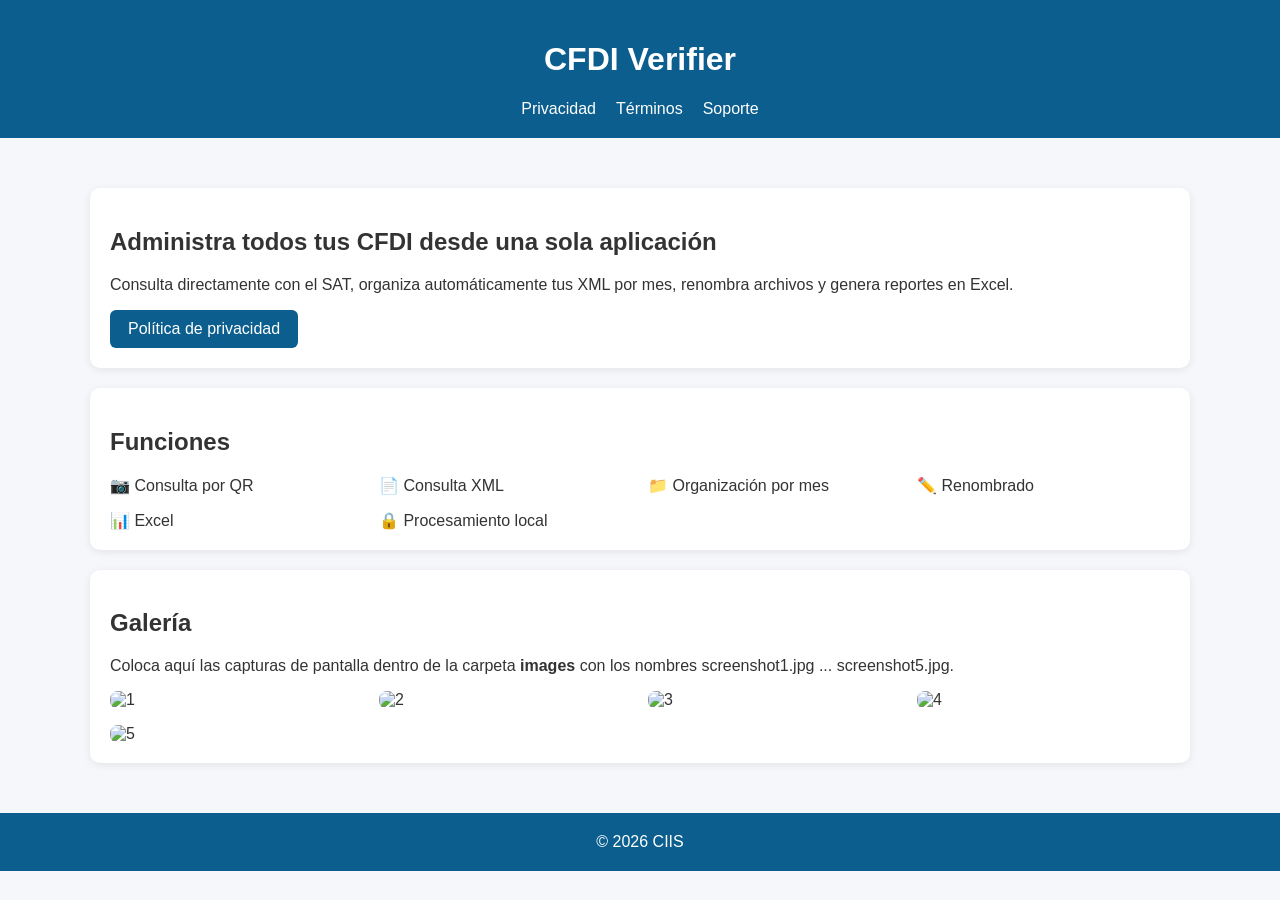
==== index.html @ d96066f7 "Add files via upload" ====
<!DOCTYPE html><html lang='es'><head><meta charset='utf-8'><meta name='viewport' content='width=device-width,initial-scale=1'><title>CFDI Verifier</title><link rel='stylesheet' href='css/styles.css'></head><body>
<header><h1>CFDI Verifier</h1><nav><a href='privacy.html'>Privacidad</a><a href='terms.html'>Términos</a><a href='support.html'>Soporte</a></nav></header>
<div class='container'>
<div class='card'><h2>Administra todos tus CFDI desde una sola aplicación</h2><p>Consulta directamente con el SAT, organiza automáticamente tus XML por mes, renombra archivos y genera reportes en Excel.</p><a class='btn' href='privacy.html'>Política de privacidad</a></div>
<div class='card'><h2>Funciones</h2><div class='grid'><div>📷 Consulta por QR</div><div>📄 Consulta XML</div><div>📁 Organización por mes</div><div>✏️ Renombrado</div><div>📊 Excel</div><div>🔒 Procesamiento local</div></div></div>
<div class='card'><h2>Galería</h2><p>Coloca aquí las capturas de pantalla dentro de la carpeta <strong>images</strong> con los nombres screenshot1.jpg ... screenshot5.jpg.</p><div class='grid'>
<img src='images/screenshot1.jpg' alt='1'><img src='images/screenshot2.jpg' alt='2'><img src='images/screenshot3.jpg' alt='3'><img src='images/screenshot4.jpg' alt='4'><img src='images/screenshot5.jpg' alt='5'>
</div></div>
</div><footer>© 2026 CIIS</footer><script src='js/main.js'></script></body></html>
---- css/styles.css ----
body{font-family:Arial,sans-serif;margin:0;background:#f5f7fa;color:#333}
header,footer{background:#0B5E8E;color:#fff;padding:20px;text-align:center}
.container{max-width:1100px;margin:auto;padding:30px}
.card{background:#fff;padding:20px;border-radius:10px;box-shadow:0 2px 8px rgba(0,0,0,.08);margin:20px 0}
.grid{display:grid;grid-template-columns:repeat(auto-fit,minmax(220px,1fr));gap:16px}
img{max-width:100%;border-radius:8px}
nav a,footer a{color:#fff;margin:0 10px;text-decoration:none}
.btn{background:#0B5E8E;color:#fff;padding:10px 18px;border-radius:6px;text-decoration:none;display:inline-block}
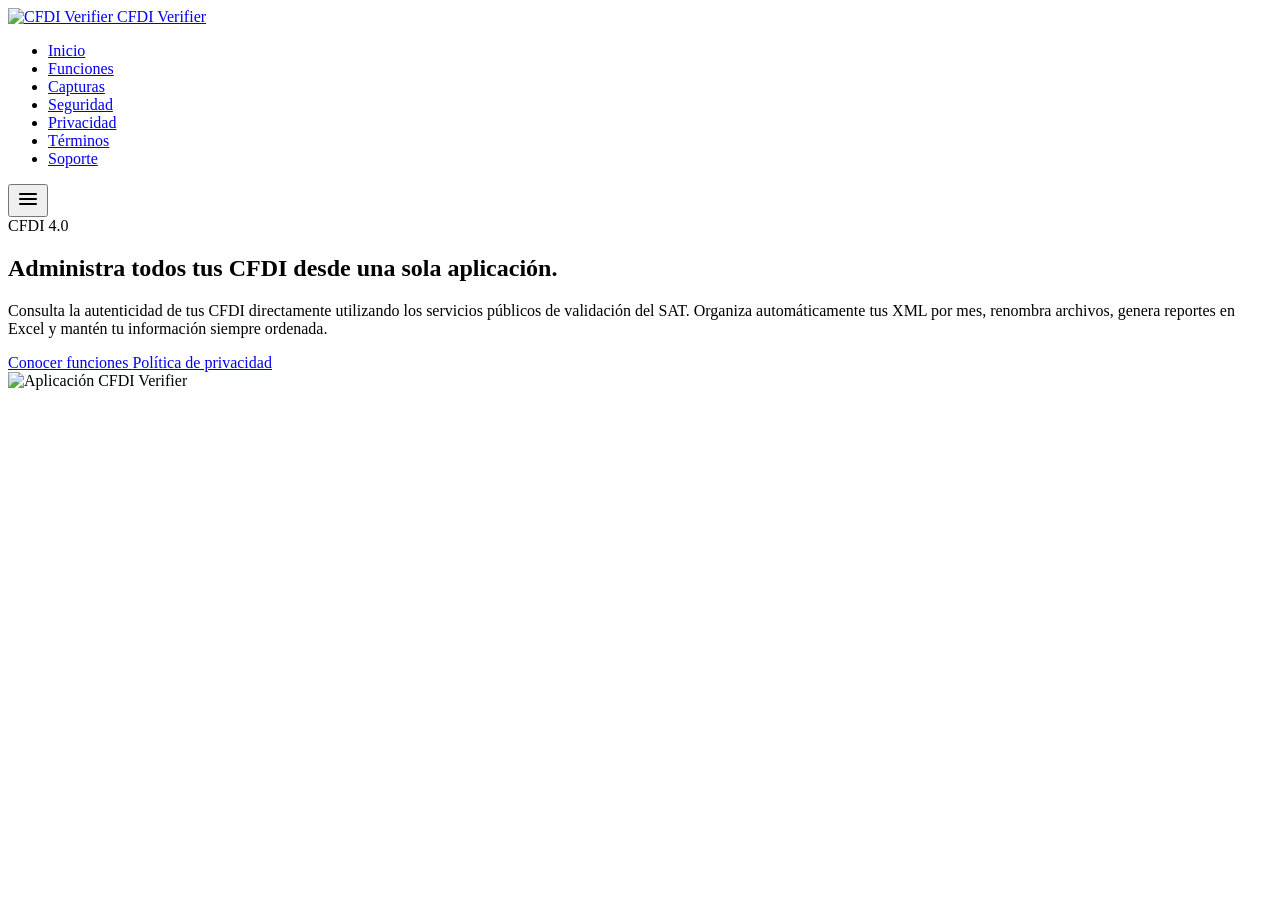
==== commit 7eaaf0ae: "Update index.html" ====
--- a/index.html
+++ b/index.html
@@ -1,9 +1,263 @@
-<!DOCTYPE html><html lang='es'><head><meta charset='utf-8'><meta name='viewport' content='width=device-width,initial-scale=1'><title>CFDI Verifier</title><link rel='stylesheet' href='css/styles.css'></head><body>
-<header><h1>CFDI Verifier</h1><nav><a href='privacy.html'>Privacidad</a><a href='terms.html'>Términos</a><a href='support.html'>Soporte</a></nav></header>
-<div class='container'>
-<div class='card'><h2>Administra todos tus CFDI desde una sola aplicación</h2><p>Consulta directamente con el SAT, organiza automáticamente tus XML por mes, renombra archivos y genera reportes en Excel.</p><a class='btn' href='privacy.html'>Política de privacidad</a></div>
-<div class='card'><h2>Funciones</h2><div class='grid'><div>📷 Consulta por QR</div><div>📄 Consulta XML</div><div>📁 Organización por mes</div><div>✏️ Renombrado</div><div>📊 Excel</div><div>🔒 Procesamiento local</div></div></div>
-<div class='card'><h2>Galería</h2><p>Coloca aquí las capturas de pantalla dentro de la carpeta <strong>images</strong> con los nombres screenshot1.jpg ... screenshot5.jpg.</p><div class='grid'>
-<img src='images/screenshot1.jpg' alt='1'><img src='images/screenshot2.jpg' alt='2'><img src='images/screenshot3.jpg' alt='3'><img src='images/screenshot4.jpg' alt='4'><img src='images/screenshot5.jpg' alt='5'>
-</div></div>
-</div><footer>© 2026 CIIS</footer><script src='js/main.js'></script></body></html>+<!DOCTYPE html>
+<html lang="es">
+<head>
+
+    <!-- ==========================================================
+         CFDI Verifier
+         CIIS
+         index.html
+         ========================================================== -->
+
+    <meta charset="UTF-8">
+    <meta http-equiv="X-UA-Compatible" content="IE=edge">
+
+    <meta
+        name="viewport"
+        content="width=device-width, initial-scale=1.0">
+
+    <title>CFDI Verifier | Consulta, Organiza y Administra tus CFDI</title>
+
+    <meta
+        name="description"
+        content="Consulta CFDI directamente con el SAT, organiza automáticamente tus XML, genera reportes en Excel y administra toda tu información desde una sola aplicación.">
+
+    <meta
+        name="keywords"
+        content="CFDI, XML, SAT, Facturas, QR, Excel, Organizador XML">
+
+    <meta
+        name="author"
+        content="CIIS">
+
+    <meta
+        name="theme-color"
+        content="#1565C0">
+
+    <meta
+        property="og:type"
+        content="website">
+
+    <meta
+        property="og:title"
+        content="CFDI Verifier">
+
+    <meta
+        property="og:description"
+        content="Consulta, organiza y administra tus CFDI desde una sola aplicación.">
+
+    <meta
+        property="og:image"
+        content="assets/images/hero.png">
+
+    <meta
+        property="og:url"
+        content="https://ciis.github.io/cfdiverifier">
+
+    <link
+        rel="icon"
+        href="favicon.ico">
+
+    <link
+        rel="manifest"
+        href="manifest.webmanifest">
+
+    <!-- Google Fonts -->
+
+    <link
+        rel="preconnect"
+        href="https://fonts.googleapis.com">
+
+    <link
+        rel="preconnect"
+        href="https://fonts.gstatic.com"
+        crossorigin>
+
+    <link
+        href="https://fonts.googleapis.com/css2?family=Roboto:wght@300;400;500;700&display=swap"
+        rel="stylesheet">
+
+    <!-- Material Symbols -->
+
+    <link
+        rel="stylesheet"
+        href="https://fonts.googleapis.com/css2?family=Material+Symbols+Rounded:opsz,wght,FILL,GRAD@48,400,0,0"/>
+
+    <!-- CSS -->
+
+    <link
+        rel="stylesheet"
+        href="assets/css/styles.css">
+
+    <link
+        rel="stylesheet"
+        href="assets/css/responsive.css">
+
+</head>
+
+<body>
+
+<!-- ==========================================================
+HEADER
+========================================================== -->
+
+<header class="topbar">
+
+    <div class="container">
+
+        <a
+            href="#"
+            class="logo">
+
+            <img
+                src="assets/images/logo.png"
+                alt="CFDI Verifier">
+
+            <span>
+
+                CFDI Verifier
+
+            </span>
+
+        </a>
+
+        <nav>
+
+            <ul>
+
+                <li>
+                    <a href="#inicio">
+                        Inicio
+                    </a>
+                </li>
+
+                <li>
+                    <a href="#funciones">
+                        Funciones
+                    </a>
+                </li>
+
+                <li>
+                    <a href="#capturas">
+                        Capturas
+                    </a>
+                </li>
+
+                <li>
+                    <a href="#seguridad">
+                        Seguridad
+                    </a>
+                </li>
+
+                <li>
+                    <a href="privacy.html">
+                        Privacidad
+                    </a>
+                </li>
+
+                <li>
+                    <a href="terms.html">
+                        Términos
+                    </a>
+                </li>
+
+                <li>
+                    <a href="support.html">
+                        Soporte
+                    </a>
+                </li>
+
+            </ul>
+
+        </nav>
+
+        <button
+            id="menuButton"
+            class="menuButton">
+
+            <span class="material-symbols-rounded">
+
+                menu
+
+            </span>
+
+        </button>
+
+    </div>
+
+</header>
+
+<!-- ==========================================================
+HERO
+========================================================== -->
+
+<section
+    id="inicio"
+    class="hero">
+
+    <div class="container heroGrid">
+
+        <div class="heroContent">
+
+            <span class="tag">
+
+                CFDI 4.0
+
+            </span>
+
+            <h1>
+
+                Administra todos tus CFDI
+                desde una sola aplicación.
+
+            </h1>
+
+            <p>
+
+                Consulta la autenticidad de tus CFDI
+                directamente utilizando los servicios públicos
+                de validación del SAT.
+
+                Organiza automáticamente tus XML por mes,
+                renombra archivos,
+                genera reportes en Excel
+                y mantén tu información siempre ordenada.
+
+            </p>
+
+            <div class="heroButtons">
+
+                <a
+                    href="#funciones"
+                    class="primaryButton">
+
+                    Conocer funciones
+
+                </a>
+
+                <a
+                    href="privacy.html"
+                    class="secondaryButton">
+
+                    Política de privacidad
+
+                </a>
+
+            </div>
+
+        </div>
+
+        <div class="heroImage">
+
+            <img
+                src="assets/images/hero.png"
+                alt="Aplicación CFDI Verifier">
+
+        </div>
+
+    </div>
+
+</section>
+
+<!-- ==========================================================
+FIN DE LA PARTE 1.1
+========================================================== -->
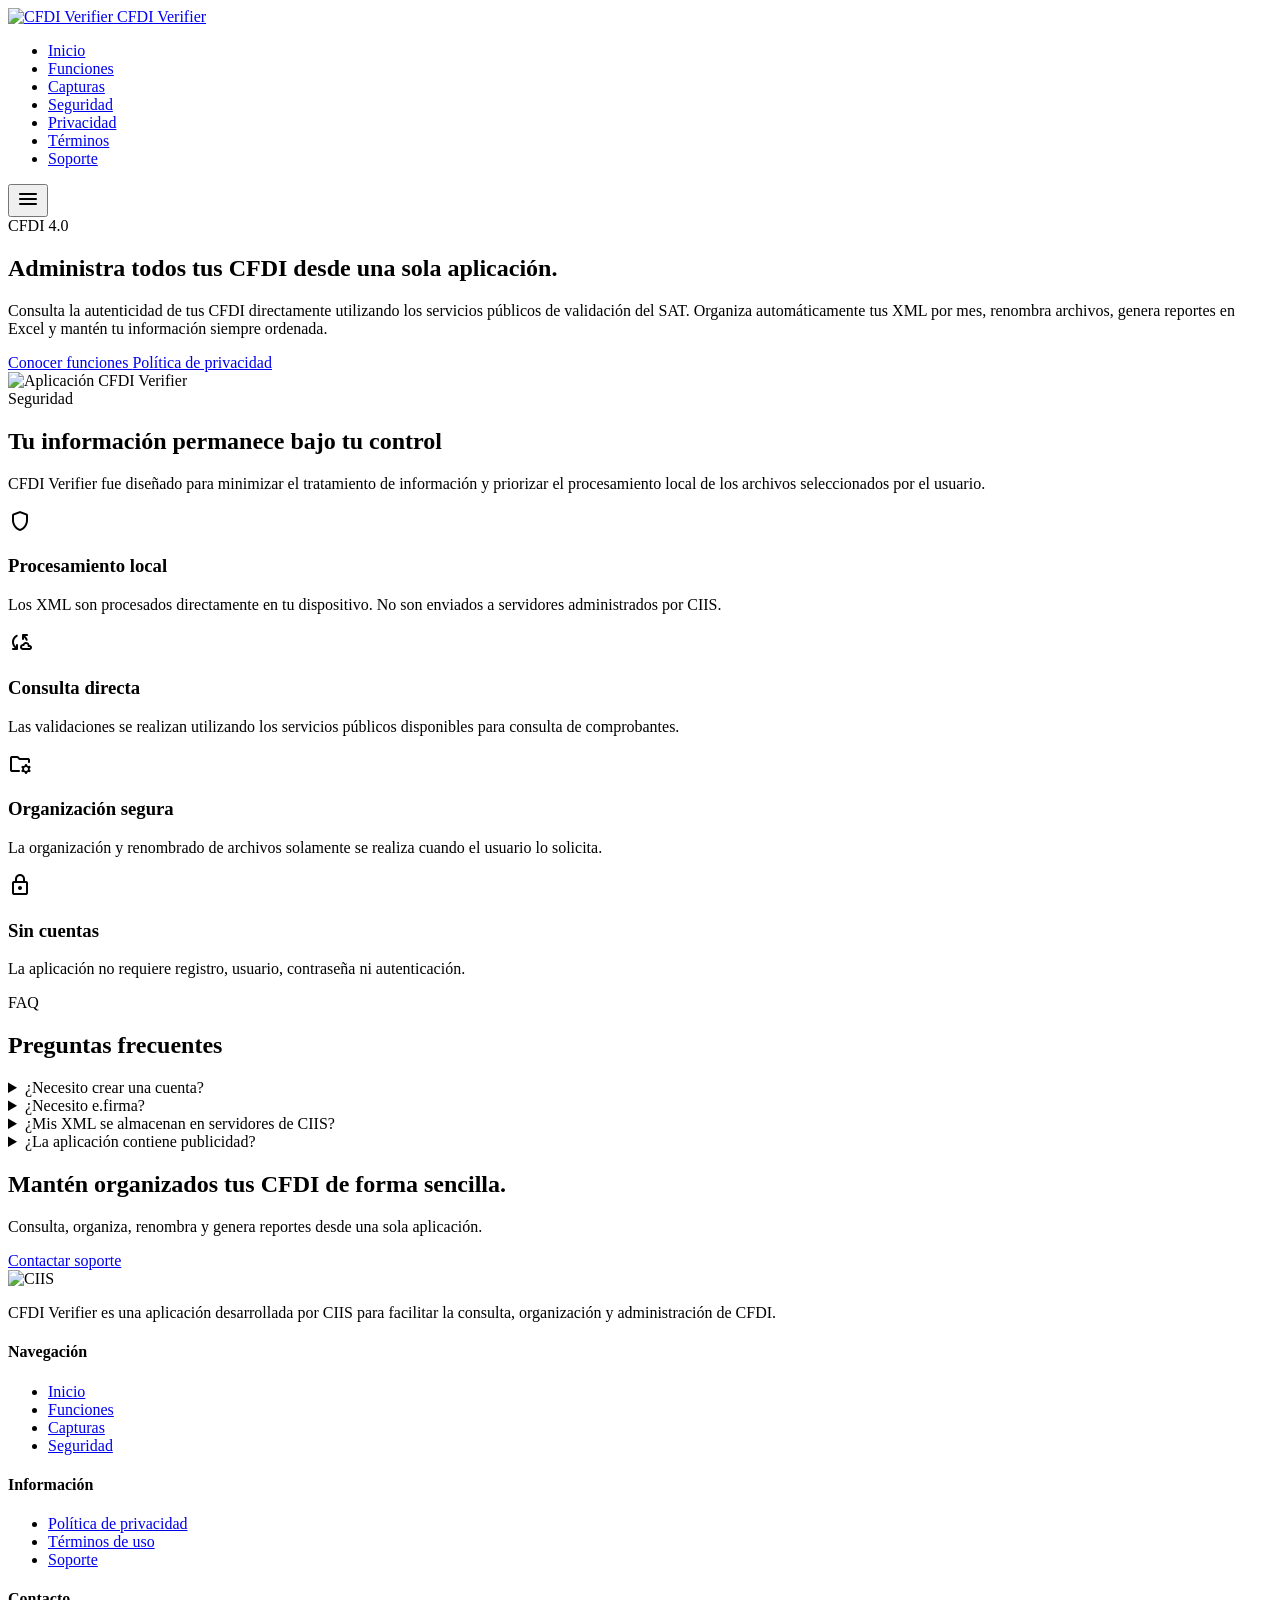
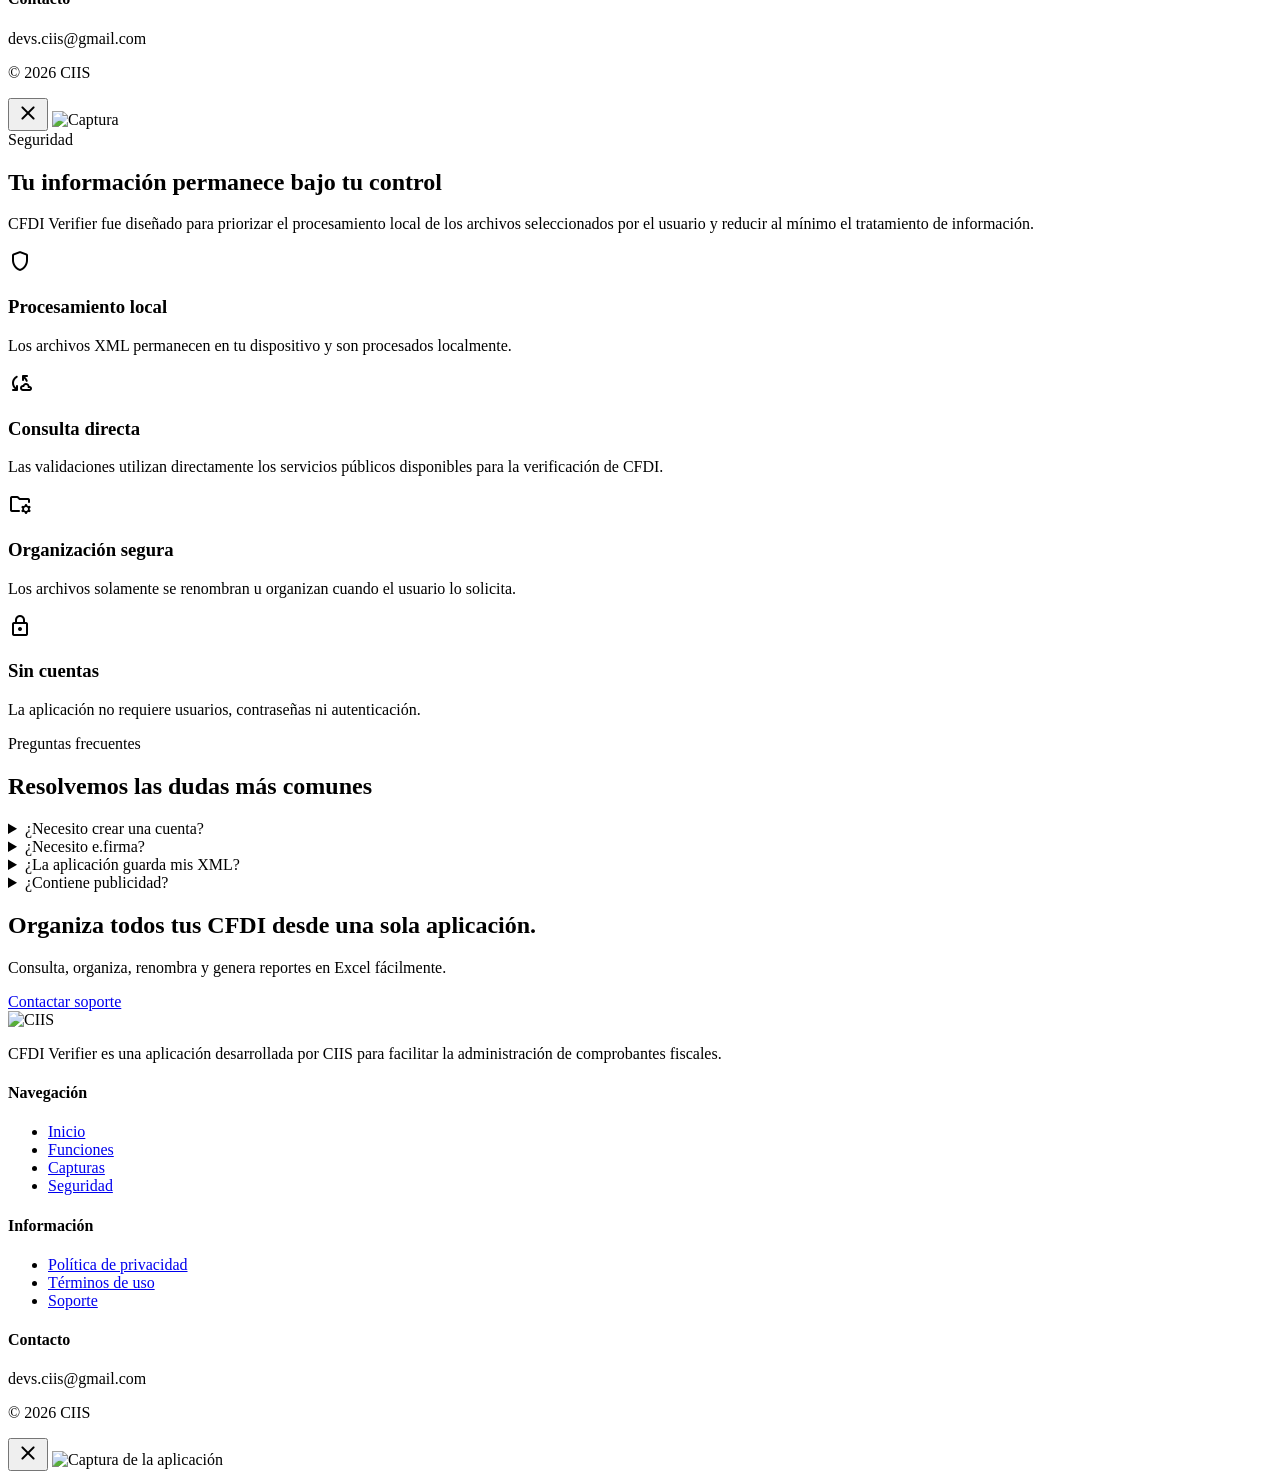
==== commit 8444ebeb: "Update index.html" ====
--- a/index.html
+++ b/index.html
@@ -259,5 +259,804 @@
 </section>
 
 <!-- ==========================================================
-FIN DE LA PARTE 1.1
-========================================================== -->
+SEGURIDAD
+========================================================== -->
+
+<section
+    id="seguridad"
+    class="section alternate">
+
+    <div class="container">
+
+        <div class="sectionTitle">
+
+            <span class="sectionTag">
+
+                Seguridad
+
+            </span>
+
+            <h2>
+
+                Tu información permanece bajo tu control
+
+            </h2>
+
+            <p>
+
+                CFDI Verifier fue diseñado para minimizar el tratamiento de
+                información y priorizar el procesamiento local de los archivos
+                seleccionados por el usuario.
+
+            </p>
+
+        </div>
+
+        <div class="securityGrid">
+
+            <article class="securityCard">
+
+                <span class="material-symbols-rounded securityIcon">
+
+                    shield
+
+                </span>
+
+                <h3>
+
+                    Procesamiento local
+
+                </h3>
+
+                <p>
+
+                    Los XML son procesados directamente en tu dispositivo.
+                    No son enviados a servidores administrados por CIIS.
+
+                </p>
+
+            </article>
+
+            <article class="securityCard">
+
+                <span class="material-symbols-rounded securityIcon">
+
+                    cloud_sync
+
+                </span>
+
+                <h3>
+
+                    Consulta directa
+
+                </h3>
+
+                <p>
+
+                    Las validaciones se realizan utilizando los servicios
+                    públicos disponibles para consulta de comprobantes.
+
+                </p>
+
+            </article>
+
+            <article class="securityCard">
+
+                <span class="material-symbols-rounded securityIcon">
+
+                    folder_managed
+
+                </span>
+
+                <h3>
+
+                    Organización segura
+
+                </h3>
+
+                <p>
+
+                    La organización y renombrado de archivos solamente se
+                    realiza cuando el usuario lo solicita.
+
+                </p>
+
+            </article>
+
+            <article class="securityCard">
+
+                <span class="material-symbols-rounded securityIcon">
+
+                    lock
+
+                </span>
+
+                <h3>
+
+                    Sin cuentas
+
+                </h3>
+
+                <p>
+
+                    La aplicación no requiere registro,
+                    usuario,
+                    contraseña
+                    ni autenticación.
+
+                </p>
+
+            </article>
+
+        </div>
+
+    </div>
+
+</section>
+
+<!-- ==========================================================
+PREGUNTAS FRECUENTES
+========================================================== -->
+
+<section
+    class="section">
+
+    <div class="container">
+
+        <div class="sectionTitle">
+
+            <span class="sectionTag">
+
+                FAQ
+
+            </span>
+
+            <h2>
+
+                Preguntas frecuentes
+
+            </h2>
+
+        </div>
+
+        <div class="faq">
+
+            <details>
+
+                <summary>
+
+                    ¿Necesito crear una cuenta?
+
+                </summary>
+
+                <p>
+
+                    No.
+                    La aplicación funciona sin crear cuentas.
+
+                </p>
+
+            </details>
+
+            <details>
+
+                <summary>
+
+                    ¿Necesito e.firma?
+
+                </summary>
+
+                <p>
+
+                    No.
+                    La consulta se realiza utilizando la información del CFDI.
+
+                </p>
+
+            </details>
+
+            <details>
+
+                <summary>
+
+                    ¿Mis XML se almacenan en servidores de CIIS?
+
+                </summary>
+
+                <p>
+
+                    No.
+                    Los archivos permanecen en el dispositivo del usuario.
+
+                </p>
+
+            </details>
+
+            <details>
+
+                <summary>
+
+                    ¿La aplicación contiene publicidad?
+
+                </summary>
+
+                <p>
+
+                    No.
+
+                </p>
+
+            </details>
+
+        </div>
+
+    </div>
+
+</section>
+
+<!-- ==========================================================
+CALL TO ACTION
+========================================================== -->
+
+<section class="cta">
+
+    <div class="container">
+
+        <h2>
+
+            Mantén organizados tus CFDI
+            de forma sencilla.
+
+        </h2>
+
+        <p>
+
+            Consulta,
+            organiza,
+            renombra
+            y genera reportes
+            desde una sola aplicación.
+
+        </p>
+
+        <a
+            href="support.html"
+            class="primaryButton">
+
+            Contactar soporte
+
+        </a>
+
+    </div>
+
+</section>
+
+<!-- ==========================================================
+FOOTER
+========================================================== -->
+
+<footer>
+
+    <div class="container footerGrid">
+
+        <div>
+
+            <img
+                src="assets/images/logo.png"
+                class="footerLogo"
+                alt="CIIS">
+
+            <p>
+
+                CFDI Verifier es una aplicación desarrollada por CIIS para
+                facilitar la consulta, organización y administración de CFDI.
+
+            </p>
+
+        </div>
+
+        <div>
+
+            <h4>
+
+                Navegación
+
+            </h4>
+
+            <ul>
+
+                <li><a href="#inicio">Inicio</a></li>
+                <li><a href="#funciones">Funciones</a></li>
+                <li><a href="#capturas">Capturas</a></li>
+                <li><a href="#seguridad">Seguridad</a></li>
+
+            </ul>
+
+        </div>
+
+        <div>
+
+            <h4>
+
+                Información
+
+            </h4>
+
+            <ul>
+
+                <li>
+                    <a href="privacy.html">
+                        Política de privacidad
+                    </a>
+                </li>
+
+                <li>
+                    <a href="terms.html">
+                        Términos de uso
+                    </a>
+                </li>
+
+                <li>
+                    <a href="support.html">
+                        Soporte
+                    </a>
+                </li>
+
+            </ul>
+
+        </div>
+
+        <div>
+
+            <h4>
+
+                Contacto
+
+            </h4>
+
+            <p>
+
+                devs.ciis@gmail.com
+
+            </p>
+
+            <p>
+
+                © 2026 CIIS
+
+            </p>
+
+        </div>
+
+    </div>
+
+</footer>
+
+<!-- ==========================================================
+LIGHTBOX
+========================================================== -->
+
+<div
+    id="lightbox"
+    class="lightbox">
+
+    <button
+        id="closeLightbox"
+        class="closeLightbox">
+
+        <span class="material-symbols-rounded">
+
+            close
+
+        </span>
+
+    </button>
+
+    <img
+        id="lightboxImage"
+        src=""
+        alt="Captura">
+
+</div>
+
+    <!-- ==========================================================
+SEGURIDAD
+========================================================== -->
+
+<section
+    id="seguridad"
+    class="section alternate">
+
+    <div class="container">
+
+        <div class="sectionTitle">
+
+            <span class="sectionTag">
+
+                Seguridad
+
+            </span>
+
+            <h2>
+
+                Tu información permanece bajo tu control
+
+            </h2>
+
+            <p>
+
+                CFDI Verifier fue diseñado para priorizar el procesamiento
+                local de los archivos seleccionados por el usuario y reducir
+                al mínimo el tratamiento de información.
+
+            </p>
+
+        </div>
+
+        <div class="securityGrid">
+
+            <article class="securityCard">
+
+                <span class="material-symbols-rounded securityIcon">
+
+                    shield
+
+                </span>
+
+                <h3>
+
+                    Procesamiento local
+
+                </h3>
+
+                <p>
+
+                    Los archivos XML permanecen en tu dispositivo y son
+                    procesados localmente.
+
+                </p>
+
+            </article>
+
+            <article class="securityCard">
+
+                <span class="material-symbols-rounded securityIcon">
+
+                    cloud_sync
+
+                </span>
+
+                <h3>
+
+                    Consulta directa
+
+                </h3>
+
+                <p>
+
+                    Las validaciones utilizan directamente los servicios
+                    públicos disponibles para la verificación de CFDI.
+
+                </p>
+
+            </article>
+
+            <article class="securityCard">
+
+                <span class="material-symbols-rounded securityIcon">
+
+                    folder_managed
+
+                </span>
+
+                <h3>
+
+                    Organización segura
+
+                </h3>
+
+                <p>
+
+                    Los archivos solamente se renombran u organizan cuando
+                    el usuario lo solicita.
+
+                </p>
+
+            </article>
+
+            <article class="securityCard">
+
+                <span class="material-symbols-rounded securityIcon">
+
+                    lock
+
+                </span>
+
+                <h3>
+
+                    Sin cuentas
+
+                </h3>
+
+                <p>
+
+                    La aplicación no requiere usuarios,
+                    contraseñas
+                    ni autenticación.
+
+                </p>
+
+            </article>
+
+        </div>
+
+    </div>
+
+</section>
+
+<!-- ==========================================================
+PREGUNTAS FRECUENTES
+========================================================== -->
+
+<section class="section">
+
+    <div class="container">
+
+        <div class="sectionTitle">
+
+            <span class="sectionTag">
+
+                Preguntas frecuentes
+
+            </span>
+
+            <h2>
+
+                Resolvemos las dudas más comunes
+
+            </h2>
+
+        </div>
+
+        <div class="faq">
+
+            <details>
+
+                <summary>
+
+                    ¿Necesito crear una cuenta?
+
+                </summary>
+
+                <p>
+
+                    No. CFDI Verifier funciona sin registro de usuarios.
+
+                </p>
+
+            </details>
+
+            <details>
+
+                <summary>
+
+                    ¿Necesito e.firma?
+
+                </summary>
+
+                <p>
+
+                    No. La aplicación utiliza la información contenida en
+                    el CFDI para realizar la consulta correspondiente.
+
+                </p>
+
+            </details>
+
+            <details>
+
+                <summary>
+
+                    ¿La aplicación guarda mis XML?
+
+                </summary>
+
+                <p>
+
+                    No. Los XML permanecen en tu dispositivo.
+
+                </p>
+
+            </details>
+
+            <details>
+
+                <summary>
+
+                    ¿Contiene publicidad?
+
+                </summary>
+
+                <p>
+
+                    No.
+
+                </p>
+
+            </details>
+
+        </div>
+
+    </div>
+
+</section>
+
+<!-- ==========================================================
+CTA
+========================================================== -->
+
+<section class="cta">
+
+    <div class="container">
+
+        <h2>
+
+            Organiza todos tus CFDI desde una sola aplicación.
+
+        </h2>
+
+        <p>
+
+            Consulta,
+            organiza,
+            renombra
+            y genera reportes en Excel fácilmente.
+
+        </p>
+
+        <a
+            href="support.html"
+            class="primaryButton">
+
+            Contactar soporte
+
+        </a>
+
+    </div>
+
+</section>
+
+<!-- ==========================================================
+FOOTER
+========================================================== -->
+
+<footer>
+
+    <div class="container footerGrid">
+
+        <div>
+
+            <img
+                src="assets/images/logo.png"
+                alt="CIIS"
+                class="footerLogo">
+
+            <p>
+
+                CFDI Verifier es una aplicación desarrollada por CIIS para
+                facilitar la administración de comprobantes fiscales.
+
+            </p>
+
+        </div>
+
+        <div>
+
+            <h4>
+
+                Navegación
+
+            </h4>
+
+            <ul>
+
+                <li><a href="#inicio">Inicio</a></li>
+                <li><a href="#funciones">Funciones</a></li>
+                <li><a href="#capturas">Capturas</a></li>
+                <li><a href="#seguridad">Seguridad</a></li>
+
+            </ul>
+
+        </div>
+
+        <div>
+
+            <h4>
+
+                Información
+
+            </h4>
+
+            <ul>
+
+                <li><a href="privacy.html">Política de privacidad</a></li>
+                <li><a href="terms.html">Términos de uso</a></li>
+                <li><a href="support.html">Soporte</a></li>
+
+            </ul>
+
+        </div>
+
+        <div>
+
+            <h4>
+
+                Contacto
+
+            </h4>
+
+            <p>
+
+                devs.ciis@gmail.com
+
+            </p>
+
+            <p>
+
+                © 2026 CIIS
+
+            </p>
+
+        </div>
+
+    </div>
+
+</footer>
+
+<!-- ==========================================================
+LIGHTBOX
+========================================================== -->
+
+<div
+    id="lightbox"
+    class="lightbox">
+
+    <button
+        id="closeLightbox"
+        class="closeLightbox">
+
+        <span class="material-symbols-rounded">
+
+            close
+
+        </span>
+
+    </button>
+
+    <img
+        id="lightboxImage"
+        src=""
+        alt="Captura de la aplicación">
+
+</div>
+
+<!-- ==========================================================
+SCRIPTS
+========================================================== -->
+
+<script src="assets/js/main.js"></script>
+<script src="assets/js/gallery.js"></script>
+
+</body>
+
+</html>
+<!-- ==========================================================
+SCRIPTS
+========================================================== -->
+
+<script src="assets/js/main.js"></script>
+<script src="assets/js/gallery.js"></script>
+
+</body>
+
+</html>
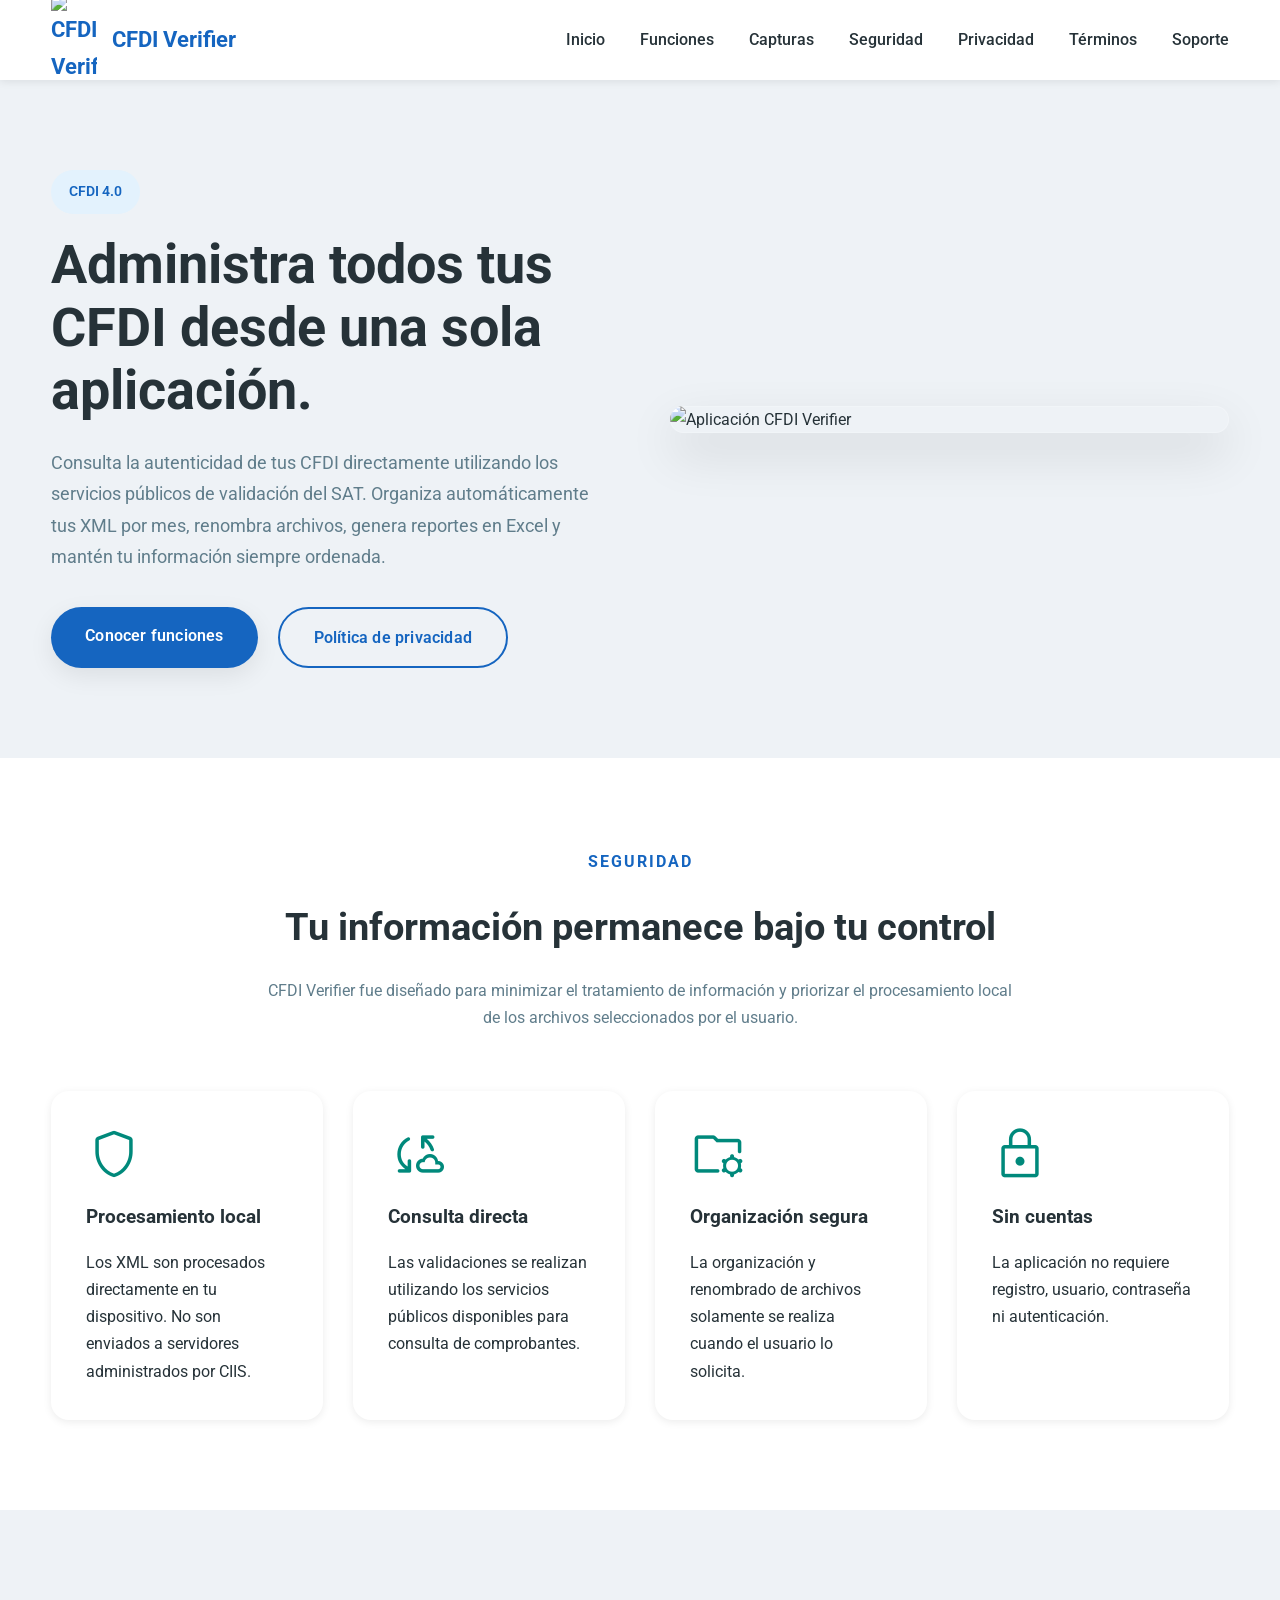
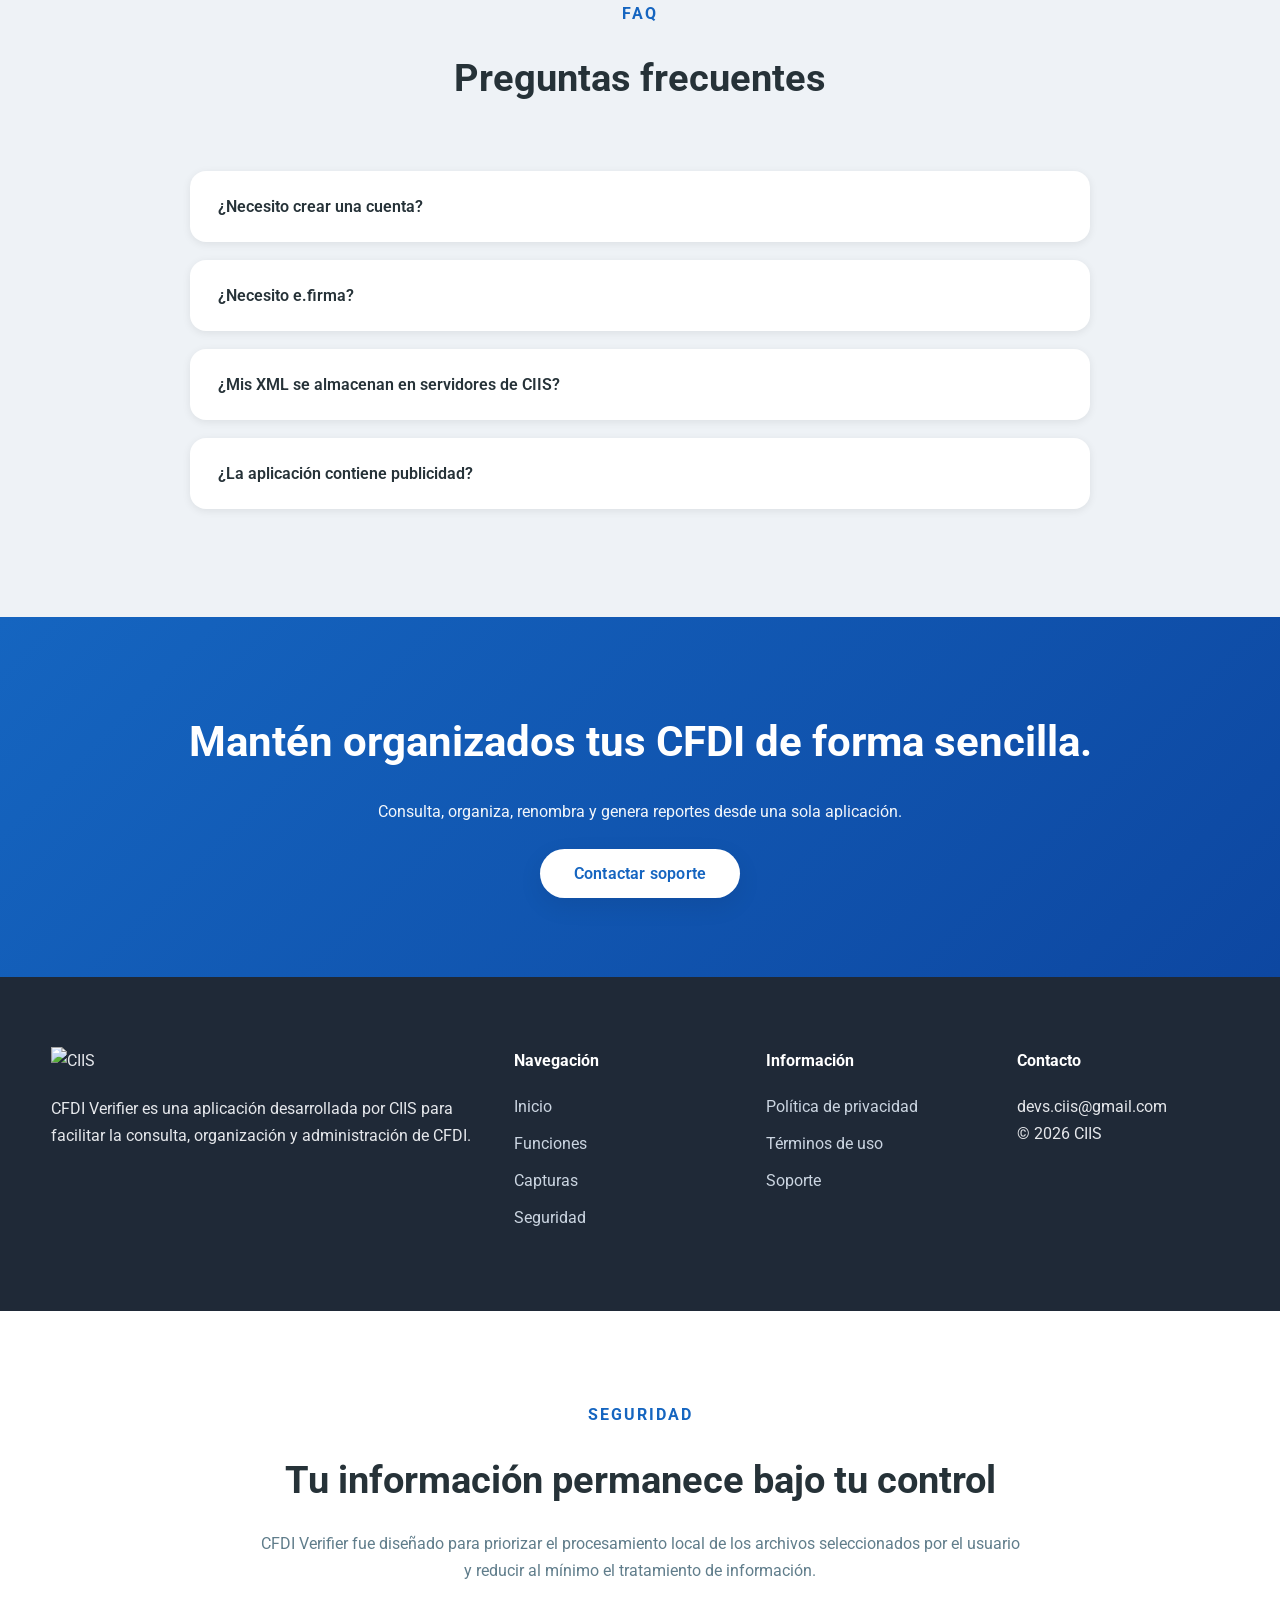
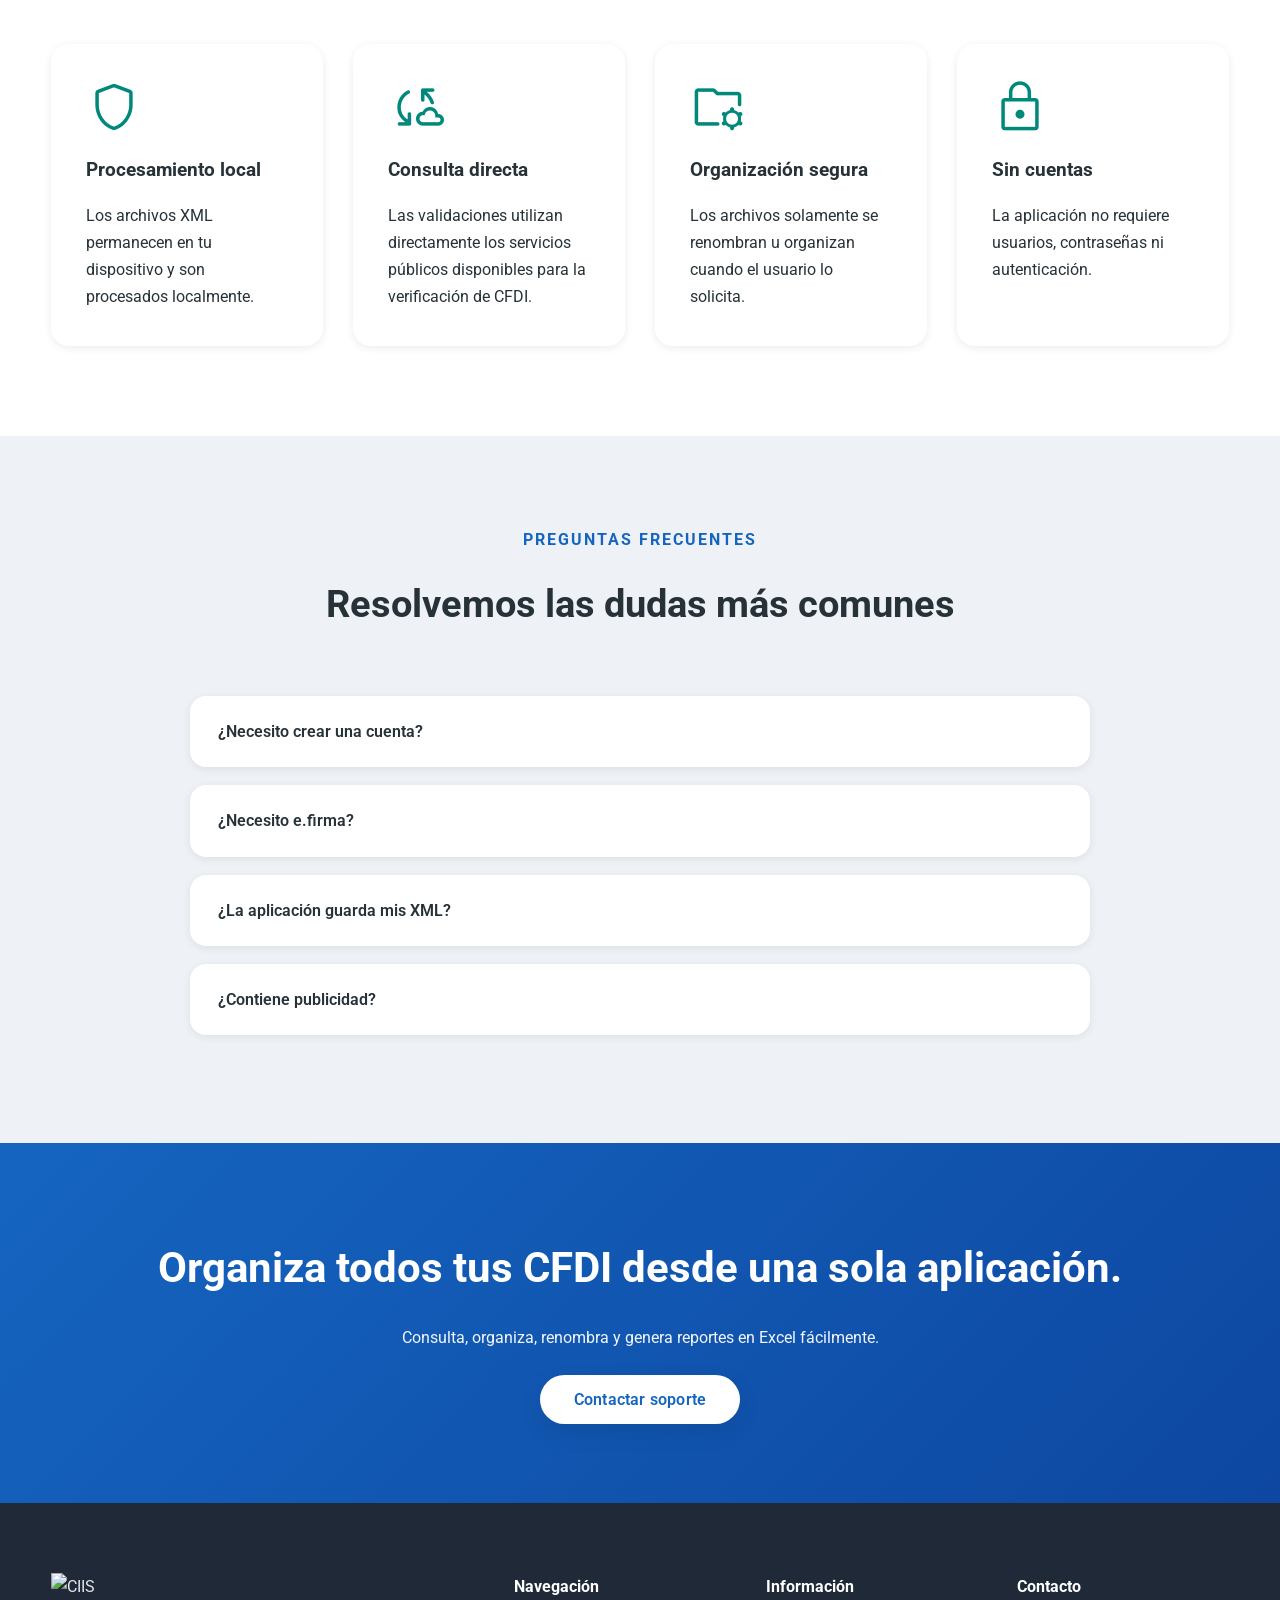
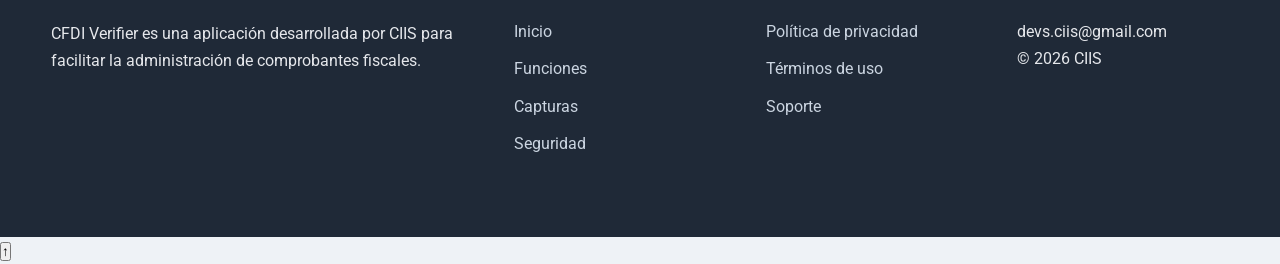
==== commit 7c08987a: "Update index.html" ====
--- a/index.html
+++ b/index.html
@@ -86,11 +86,11 @@
 
     <link
         rel="stylesheet"
-        href="assets/css/styles.css">
+        href="css/styles.css">
 
     <link
         rel="stylesheet"
-        href="assets/css/responsive.css">
+        href="css/responsive.css">
 
 </head>
 
@@ -1054,8 +1054,8 @@
 SCRIPTS
 ========================================================== -->
 
-<script src="assets/js/main.js"></script>
-<script src="assets/js/gallery.js"></script>
+<script src="js/main.js"></script>
+<script src="js/gallery.js"></script>
 
 </body>
 
--- a/css/styles.css
+++ b/css/styles.css
@@ -0,0 +1,1208 @@
+/* ==========================================================
+   CFDI Verifier
+   Material Design 3
+   styles.css
+   CIIS
+========================================================== */
+
+:root{
+
+    --primary:#1565C0;
+    --primary-dark:#0D47A1;
+    --primary-light:#42A5F5;
+
+    --secondary:#00897B;
+
+    --surface:#FFFFFF;
+    --surface-alt:#F5F7FA;
+    --background:#EEF2F6;
+
+    --text:#263238;
+    --text-light:#607D8B;
+
+    --success:#43A047;
+    --warning:#FB8C00;
+    --danger:#E53935;
+
+    --radius:18px;
+
+    --shadow-small:
+        0 2px 8px rgba(0,0,0,.08);
+
+    --shadow:
+
+        0 8px 24px rgba(0,0,0,.08);
+
+    --shadow-large:
+
+        0 20px 50px rgba(0,0,0,.12);
+
+}
+
+/* ==========================================================
+RESET
+========================================================== */
+
+*{
+
+    margin:0;
+    padding:0;
+    box-sizing:border-box;
+
+}
+
+html{
+
+    scroll-behavior:smooth;
+
+}
+
+body{
+
+    background:var(--background);
+
+    color:var(--text);
+
+    font-family:'Roboto',sans-serif;
+
+    line-height:1.7;
+
+}
+
+/* ==========================================================
+CONTAINER
+========================================================== */
+
+.container{
+
+    width:min(1200px,92%);
+
+    margin:auto;
+
+}
+
+/* ==========================================================
+IMAGES
+========================================================== */
+
+img{
+
+    max-width:100%;
+    display:block;
+
+}
+
+/* ==========================================================
+LINKS
+========================================================== */
+
+a{
+
+    text-decoration:none;
+
+    color:inherit;
+
+}
+
+/* ==========================================================
+SECTIONS
+========================================================== */
+
+.section{
+
+    padding:90px 0;
+
+}
+
+.alternate{
+
+    background:#fff;
+
+}
+
+/* ==========================================================
+HEADER
+========================================================== */
+
+.topbar{
+
+    position:sticky;
+
+    top:0;
+
+    z-index:999;
+
+    background:#fff;
+
+    box-shadow:var(--shadow-small);
+
+}
+
+.topbar .container{
+
+    display:flex;
+
+    justify-content:space-between;
+
+    align-items:center;
+
+    height:80px;
+
+}
+
+.logo{
+
+    display:flex;
+
+    align-items:center;
+
+    gap:15px;
+
+    font-weight:700;
+
+    font-size:22px;
+
+    color:var(--primary);
+
+}
+
+.logo img{
+
+    width:46px;
+
+}
+
+nav ul{
+
+    display:flex;
+
+    gap:35px;
+
+    list-style:none;
+
+}
+
+nav a{
+
+    color:var(--text);
+
+    transition:.25s;
+
+    font-weight:500;
+
+}
+
+nav a:hover{
+
+    color:var(--primary);
+
+}
+
+.menuButton{
+
+    display:none;
+
+    border:none;
+
+    background:none;
+
+    cursor:pointer;
+
+}
+
+/* ==========================================================
+HERO
+========================================================== */
+
+.hero{
+
+    padding:90px 0;
+
+}
+
+.heroGrid{
+
+    display:grid;
+
+    grid-template-columns:1fr 1fr;
+
+    gap:60px;
+
+    align-items:center;
+
+}
+
+.heroImage img{
+
+    border-radius:30px;
+
+    box-shadow:var(--shadow-large);
+
+}
+
+.tag{
+
+    display:inline-block;
+
+    background:#E3F2FD;
+
+    color:var(--primary);
+
+    padding:10px 18px;
+
+    border-radius:100px;
+
+    font-size:.9rem;
+
+    margin-bottom:20px;
+
+    font-weight:600;
+
+}
+
+.hero h1{
+
+    font-size:3.4rem;
+
+    line-height:1.15;
+
+    margin-bottom:25px;
+
+}
+
+.hero p{
+
+    color:var(--text-light);
+
+    font-size:1.15rem;
+
+    margin-bottom:35px;
+
+}
+
+/* ==========================================================
+BUTTONS
+========================================================== */
+
+.heroButtons{
+
+    display:flex;
+
+    gap:20px;
+
+    flex-wrap:wrap;
+
+}
+
+.primaryButton{
+
+    background:var(--primary);
+
+    color:#fff;
+
+    padding:15px 34px;
+
+    border-radius:100px;
+
+    transition:.30s;
+
+    box-shadow:var(--shadow);
+
+}
+
+.primaryButton:hover{
+
+    background:var(--primary-dark);
+
+    transform:translateY(-3px);
+
+}
+
+.secondaryButton{
+
+    border:2px solid var(--primary);
+
+    color:var(--primary);
+
+    padding:15px 34px;
+
+    border-radius:100px;
+
+    transition:.30s;
+
+}
+
+.secondaryButton:hover{
+
+    background:var(--primary);
+
+    color:#fff;
+
+}
+
+/* ==========================================================
+SECTION TITLES
+========================================================== */
+
+.sectionTitle{
+
+    text-align:center;
+
+    max-width:760px;
+
+    margin:auto auto 60px;
+
+}
+
+.sectionTitle h2{
+
+    font-size:2.4rem;
+
+    margin:18px 0;
+
+}
+
+.sectionTitle p{
+
+    color:var(--text-light);
+
+}
+
+.sectionTag{
+
+    color:var(--primary);
+
+    font-weight:700;
+
+    letter-spacing:2px;
+
+    text-transform:uppercase;
+
+}
+
+/* ==========================================================
+FEATURES
+========================================================== */
+
+.featuresGrid{
+
+    display:grid;
+
+    grid-template-columns:
+
+        repeat(auto-fit,minmax(280px,1fr));
+
+    gap:30px;
+
+}
+
+.featureCard{
+
+    background:#fff;
+
+    padding:40px;
+
+    border-radius:var(--radius);
+
+    box-shadow:var(--shadow-small);
+
+    transition:.30s;
+
+}
+
+.featureCard:hover{
+
+    transform:translateY(-8px);
+
+    box-shadow:var(--shadow);
+
+}
+
+.featureIcon{
+
+    font-size:52px;
+
+    color:var(--primary);
+
+    margin-bottom:20px;
+
+}
+
+.featureCard h3{
+
+    margin-bottom:15px;
+
+}
+
+/* ==========================================================
+STEPS
+========================================================== */
+
+.steps{
+
+    display:grid;
+
+    grid-template-columns:repeat(auto-fit,minmax(240px,1fr));
+
+    gap:30px;
+
+    margin-top:30px;
+
+}
+
+.step{
+
+    background:#fff;
+
+    border-radius:var(--radius);
+
+    padding:35px;
+
+    text-align:center;
+
+    box-shadow:var(--shadow-small);
+
+    transition:.30s;
+
+}
+
+.step:hover{
+
+    transform:translateY(-8px);
+
+    box-shadow:var(--shadow);
+
+}
+
+.stepNumber{
+
+    width:48px;
+
+    height:48px;
+
+    border-radius:50%;
+
+    background:var(--primary);
+
+    color:#fff;
+
+    display:flex;
+
+    justify-content:center;
+
+    align-items:center;
+
+    font-weight:bold;
+
+    margin:auto auto 20px;
+
+}
+
+.step .material-symbols-rounded{
+
+    font-size:56px;
+
+    color:var(--primary);
+
+    margin-bottom:20px;
+
+}
+
+.step h3{
+
+    margin-bottom:15px;
+
+}
+
+/* ==========================================================
+GALLERY
+========================================================== */
+
+.galleryGrid{
+
+    display:grid;
+
+    grid-template-columns:repeat(auto-fit,minmax(260px,1fr));
+
+    gap:24px;
+
+}
+
+.galleryItem{
+
+    overflow:hidden;
+
+    border-radius:22px;
+
+    cursor:pointer;
+
+    background:#fff;
+
+    box-shadow:var(--shadow-small);
+
+    transition:.35s;
+
+}
+
+.galleryItem:hover{
+
+    transform:translateY(-6px);
+
+    box-shadow:var(--shadow);
+
+}
+
+.galleryItem img{
+
+    width:100%;
+
+    height:100%;
+
+    object-fit:cover;
+
+    transition:.35s;
+
+}
+
+.galleryItem:hover img{
+
+    transform:scale(1.05);
+
+}
+
+/* ==========================================================
+SECURITY
+========================================================== */
+
+.securityGrid{
+
+    display:grid;
+
+    grid-template-columns:repeat(auto-fit,minmax(260px,1fr));
+
+    gap:30px;
+
+}
+
+.securityCard{
+
+    background:#fff;
+
+    padding:35px;
+
+    border-radius:var(--radius);
+
+    box-shadow:var(--shadow-small);
+
+    transition:.30s;
+
+}
+
+.securityCard:hover{
+
+    transform:translateY(-6px);
+
+    box-shadow:var(--shadow);
+
+}
+
+.securityIcon{
+
+    font-size:56px;
+
+    color:var(--secondary);
+
+    margin-bottom:20px;
+
+}
+
+.securityCard h3{
+
+    margin-bottom:15px;
+
+}
+
+/* ==========================================================
+FAQ
+========================================================== */
+
+.faq{
+
+    max-width:900px;
+
+    margin:auto;
+
+}
+
+.faq details{
+
+    background:#fff;
+
+    margin-bottom:18px;
+
+    border-radius:16px;
+
+    box-shadow:var(--shadow-small);
+
+    overflow:hidden;
+
+}
+
+.faq summary{
+
+    padding:22px 28px;
+
+    cursor:pointer;
+
+    font-weight:600;
+
+    list-style:none;
+
+}
+
+.faq summary::-webkit-details-marker{
+
+    display:none;
+
+}
+
+.faq details p{
+
+    padding:0 28px 25px;
+
+    color:var(--text-light);
+
+}
+
+/* ==========================================================
+CTA
+========================================================== */
+
+.cta{
+
+    padding:90px 0;
+
+    text-align:center;
+
+    background:linear-gradient(
+        135deg,
+        var(--primary),
+        var(--primary-dark)
+    );
+
+    color:#fff;
+
+}
+
+.cta h2{
+
+    font-size:2.6rem;
+
+    margin-bottom:20px;
+
+}
+
+.cta p{
+
+    max-width:760px;
+
+    margin:0 auto 35px;
+
+    opacity:.95;
+
+}
+
+.cta .primaryButton{
+
+    background:#fff;
+
+    color:var(--primary);
+
+}
+
+/* ==========================================================
+FOOTER
+========================================================== */
+
+footer{
+
+    background:#1F2937;
+
+    color:#E5E7EB;
+
+    padding:70px 0;
+
+}
+
+.footerGrid{
+
+    display:grid;
+
+    grid-template-columns:2fr 1fr 1fr 1fr;
+
+    gap:40px;
+
+}
+
+.footerLogo{
+
+    width:72px;
+
+    margin-bottom:20px;
+
+}
+
+footer h4{
+
+    margin-bottom:18px;
+
+    color:#fff;
+
+}
+
+footer ul{
+
+    list-style:none;
+
+}
+
+footer li{
+
+    margin-bottom:10px;
+
+}
+
+footer a{
+
+    color:#CBD5E1;
+
+    transition:.25s;
+
+}
+
+footer a:hover{
+
+    color:#fff;
+
+}
+
+/* ==========================================================
+LIGHTBOX
+========================================================== */
+
+.lightbox{
+
+    position:fixed;
+
+    inset:0;
+
+    display:none;
+
+    justify-content:center;
+
+    align-items:center;
+
+    background:rgba(0,0,0,.88);
+
+    z-index:9999;
+
+    padding:30px;
+
+}
+
+.lightbox.active{
+
+    display:flex;
+
+}
+
+.lightbox img{
+
+    max-width:92%;
+
+    max-height:92vh;
+
+    border-radius:18px;
+
+    box-shadow:0 25px 60px rgba(0,0,0,.45);
+
+}
+
+.closeLightbox{
+
+    position:absolute;
+
+    top:30px;
+
+    right:30px;
+
+    width:56px;
+
+    height:56px;
+
+    border:none;
+
+    border-radius:50%;
+
+    cursor:pointer;
+
+    color:#fff;
+
+    background:rgba(255,255,255,.18);
+
+}
+
+.closeLightbox:hover{
+
+    background:rgba(255,255,255,.28);
+
+}
+
+/* ==========================================================
+ANIMATIONS
+========================================================== */
+
+.featureCard,
+.securityCard,
+.step,
+.galleryItem{
+
+    transition:
+        transform .35s,
+        box-shadow .35s;
+
+}
+
+@keyframes fadeUp{
+
+    from{
+
+        opacity:0;
+
+        transform:translateY(40px);
+
+    }
+
+    to{
+
+        opacity:1;
+
+        transform:translateY(0);
+
+    }
+
+}
+
+.heroContent,
+.heroImage{
+
+    animation:fadeUp .8s ease;
+
+}
+/* ==========================================================
+UTILITY CLASSES
+========================================================== */
+
+.text-center{
+
+    text-align:center;
+
+}
+
+.mt-1{
+
+    margin-top:10px;
+
+}
+
+.mt-2{
+
+    margin-top:20px;
+
+}
+
+.mt-3{
+
+    margin-top:30px;
+
+}
+
+.mt-4{
+
+    margin-top:40px;
+
+}
+
+.mt-5{
+
+    margin-top:60px;
+
+}
+
+.mb-1{
+
+    margin-bottom:10px;
+
+}
+
+.mb-2{
+
+    margin-bottom:20px;
+
+}
+
+.mb-3{
+
+    margin-bottom:30px;
+
+}
+
+.mb-4{
+
+    margin-bottom:40px;
+
+}
+
+.mb-5{
+
+    margin-bottom:60px;
+
+}
+
+/* ==========================================================
+SCROLLBAR
+========================================================== */
+
+::-webkit-scrollbar{
+
+    width:10px;
+
+}
+
+::-webkit-scrollbar-track{
+
+    background:#ECEFF1;
+
+}
+
+::-webkit-scrollbar-thumb{
+
+    background:var(--primary);
+
+    border-radius:20px;
+
+}
+
+::-webkit-scrollbar-thumb:hover{
+
+    background:var(--primary-dark);
+
+}
+
+/* ==========================================================
+SELECTION
+========================================================== */
+
+::selection{
+
+    background:var(--primary);
+
+    color:#FFFFFF;
+
+}
+
+/* ==========================================================
+FOCUS
+========================================================== */
+
+button:focus,
+a:focus,
+summary:focus{
+
+    outline:3px solid rgba(21,101,192,.30);
+
+    outline-offset:4px;
+
+}
+
+/* ==========================================================
+SMOOTH CARD EFFECT
+========================================================== */
+
+.featureCard,
+.securityCard,
+.step,
+.galleryItem{
+
+    will-change:transform;
+
+}
+
+/* ==========================================================
+IMAGE EFFECTS
+========================================================== */
+
+.heroImage img,
+.galleryItem img{
+
+    user-select:none;
+
+    -webkit-user-drag:none;
+
+}
+
+.heroImage{
+
+    position:relative;
+
+}
+
+.heroImage::after{
+
+    content:"";
+
+    position:absolute;
+
+    inset:0;
+
+    border-radius:30px;
+
+    box-shadow:
+        inset 0 0 0 1px rgba(255,255,255,.18);
+
+    pointer-events:none;
+
+}
+
+/* ==========================================================
+BUTTON EFFECTS
+========================================================== */
+
+.primaryButton,
+.secondaryButton{
+
+    font-weight:600;
+
+    letter-spacing:.2px;
+
+}
+
+.primaryButton:active,
+.secondaryButton:active{
+
+    transform:scale(.98);
+
+}
+
+/* ==========================================================
+NAVBAR EFFECT
+========================================================== */
+
+.topbar{
+
+    backdrop-filter:blur(14px);
+
+    -webkit-backdrop-filter:blur(14px);
+
+}
+
+/* ==========================================================
+LIGHTBOX TRANSITION
+========================================================== */
+
+.lightbox{
+
+    opacity:0;
+
+    visibility:hidden;
+
+    transition:
+
+        opacity .30s ease,
+
+        visibility .30s ease;
+
+}
+
+.lightbox.active{
+
+    opacity:1;
+
+    visibility:visible;
+
+}
+
+/* ==========================================================
+HOVER LINKS
+========================================================== */
+
+footer a,
+nav a{
+
+    position:relative;
+
+}
+
+footer a::after,
+nav a::after{
+
+    content:"";
+
+    position:absolute;
+
+    left:0;
+
+    bottom:-4px;
+
+    width:0;
+
+    height:2px;
+
+    background:var(--primary);
+
+    transition:.25s;
+
+}
+
+footer a:hover::after,
+nav a:hover::after{
+
+    width:100%;
+
+}
+
+/* ==========================================================
+DISABLED
+========================================================== */
+
+.disabled{
+
+    opacity:.5;
+
+    pointer-events:none;
+
+}
+
+/* ==========================================================
+HIDDEN
+========================================================== */
+
+.hidden{
+
+    display:none !important;
+
+}
+
+/* ==========================================================
+SHOW
+========================================================== */
+
+.show{
+
+    display:block;
+
+}
+
+/* ==========================================================
+END
+========================================================== */
--- a/css/responsive.css
+++ b/css/responsive.css
@@ -0,0 +1,364 @@
+/* ==========================================================
+   CFDI Verifier
+   responsive.css
+========================================================== */
+
+/* ==========================================================
+LAPTOPS
+========================================================== */
+
+@media (max-width:1200px){
+
+    .container{
+
+        width:94%;
+
+    }
+
+    .hero h1{
+
+        font-size:3rem;
+
+    }
+
+}
+
+/* ==========================================================
+TABLETS
+========================================================== */
+
+@media (max-width:992px){
+
+    nav{
+
+        display:none;
+
+    }
+
+    .menuButton{
+
+        display:block;
+
+    }
+
+    .heroGrid{
+
+        grid-template-columns:1fr;
+
+        text-align:center;
+
+    }
+
+    .heroImage{
+
+        order:-1;
+
+    }
+
+    .heroImage img{
+
+        max-width:520px;
+
+        margin:auto;
+
+    }
+
+    .heroButtons{
+
+        justify-content:center;
+
+    }
+
+    .section{
+
+        padding:70px 0;
+
+    }
+
+    .sectionTitle h2{
+
+        font-size:2rem;
+
+    }
+
+    .footerGrid{
+
+        grid-template-columns:1fr 1fr;
+
+        gap:50px;
+
+    }
+
+}
+
+/* ==========================================================
+MOBILE
+========================================================== */
+
+@media (max-width:768px){
+
+    .hero{
+
+        padding:60px 0;
+
+    }
+
+    .hero h1{
+
+        font-size:2.35rem;
+
+    }
+
+    .hero p{
+
+        font-size:1rem;
+
+    }
+
+    .tag{
+
+        font-size:.8rem;
+
+    }
+
+    .sectionTitle h2{
+
+        font-size:1.8rem;
+
+    }
+
+    .featureCard,
+    .securityCard,
+    .step{
+
+        padding:28px;
+
+    }
+
+    .galleryGrid{
+
+        grid-template-columns:1fr;
+
+    }
+
+    .heroButtons{
+
+        flex-direction:column;
+
+        align-items:center;
+
+    }
+
+    .primaryButton,
+    .secondaryButton{
+
+        width:100%;
+
+        text-align:center;
+
+        max-width:320px;
+
+    }
+
+    .footerGrid{
+
+        grid-template-columns:1fr;
+
+        text-align:center;
+
+    }
+
+    .footerLogo{
+
+        margin:auto auto 20px;
+
+    }
+
+    .faq summary{
+
+        font-size:.95rem;
+
+    }
+
+}
+
+/* ==========================================================
+SMALL PHONES
+========================================================== */
+
+@media (max-width:576px){
+
+    .topbar .container{
+
+        height:70px;
+
+    }
+
+    .logo span{
+
+        display:none;
+
+    }
+
+    .logo img{
+
+        width:40px;
+
+    }
+
+    .hero h1{
+
+        font-size:2rem;
+
+        line-height:1.2;
+
+    }
+
+    .section{
+
+        padding:55px 0;
+
+    }
+
+    .sectionTitle{
+
+        margin-bottom:40px;
+
+    }
+
+    .sectionTitle h2{
+
+        font-size:1.6rem;
+
+    }
+
+    .featureIcon,
+    .securityIcon{
+
+        font-size:44px;
+
+    }
+
+    .step .material-symbols-rounded{
+
+        font-size:46px;
+
+    }
+
+    .cta{
+
+        padding:60px 0;
+
+    }
+
+    .cta h2{
+
+        font-size:1.8rem;
+
+    }
+
+    .cta p{
+
+        font-size:.95rem;
+
+    }
+
+    .closeLightbox{
+
+        width:48px;
+
+        height:48px;
+
+        top:15px;
+
+        right:15px;
+
+    }
+
+    .lightbox{
+
+        padding:15px;
+
+    }
+
+}
+
+/* ==========================================================
+LANDSCAPE PHONES
+========================================================== */
+
+@media (max-height:600px) and (orientation:landscape){
+
+    .hero{
+
+        padding:40px 0;
+
+    }
+
+    .section{
+
+        padding:45px 0;
+
+    }
+
+}
+
+/* ==========================================================
+LARGE SCREENS
+========================================================== */
+
+@media (min-width:1600px){
+
+    .container{
+
+        max-width:1400px;
+
+    }
+
+    .hero h1{
+
+        font-size:4rem;
+
+    }
+
+}
+
+/* ==========================================================
+PRINT
+========================================================== */
+
+@media print{
+
+    header,
+    footer,
+    .heroButtons,
+    .lightbox,
+    .menuButton{
+
+        display:none !important;
+
+    }
+
+    body{
+
+        background:#FFFFFF;
+
+    }
+
+    .section{
+
+        padding:20px 0;
+
+    }
+
+    .featureCard,
+    .securityCard,
+    .step{
+
+        box-shadow:none;
+
+        border:1px solid #CCCCCC;
+
+    }
+
+}
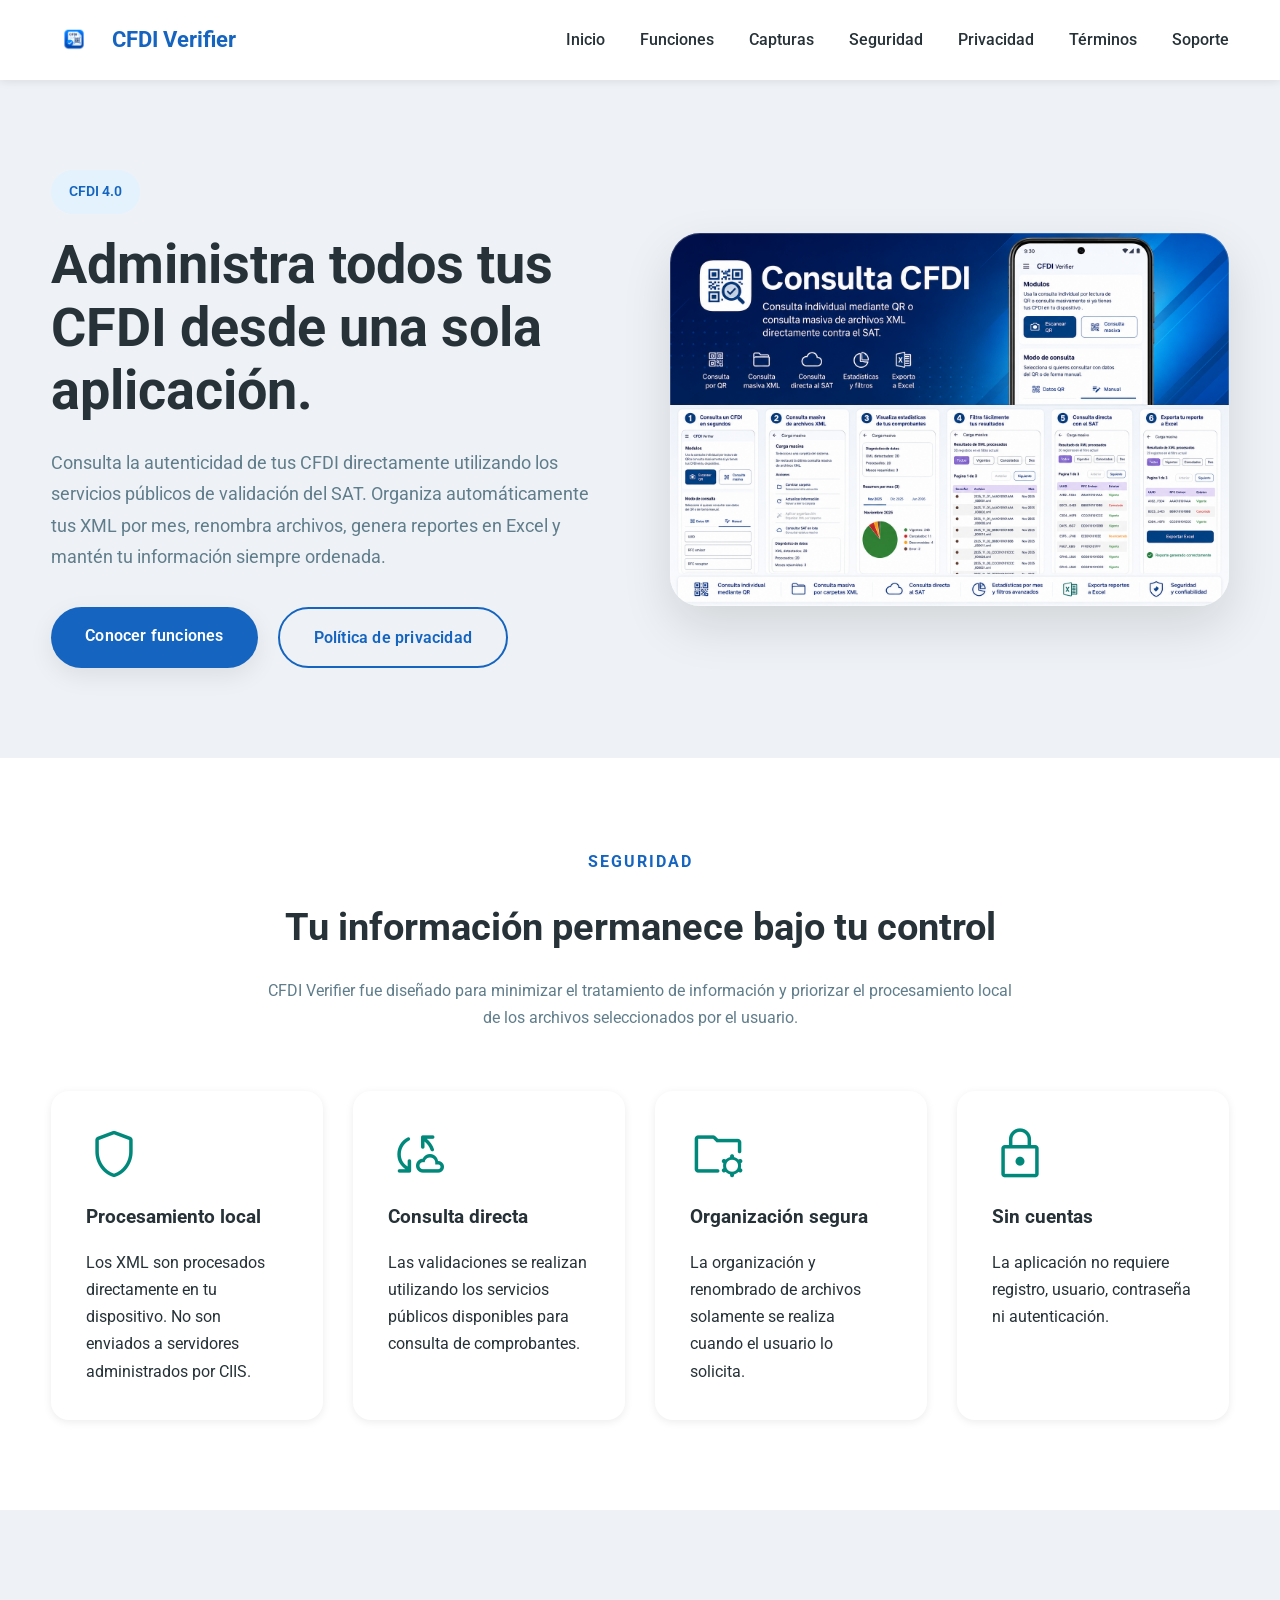
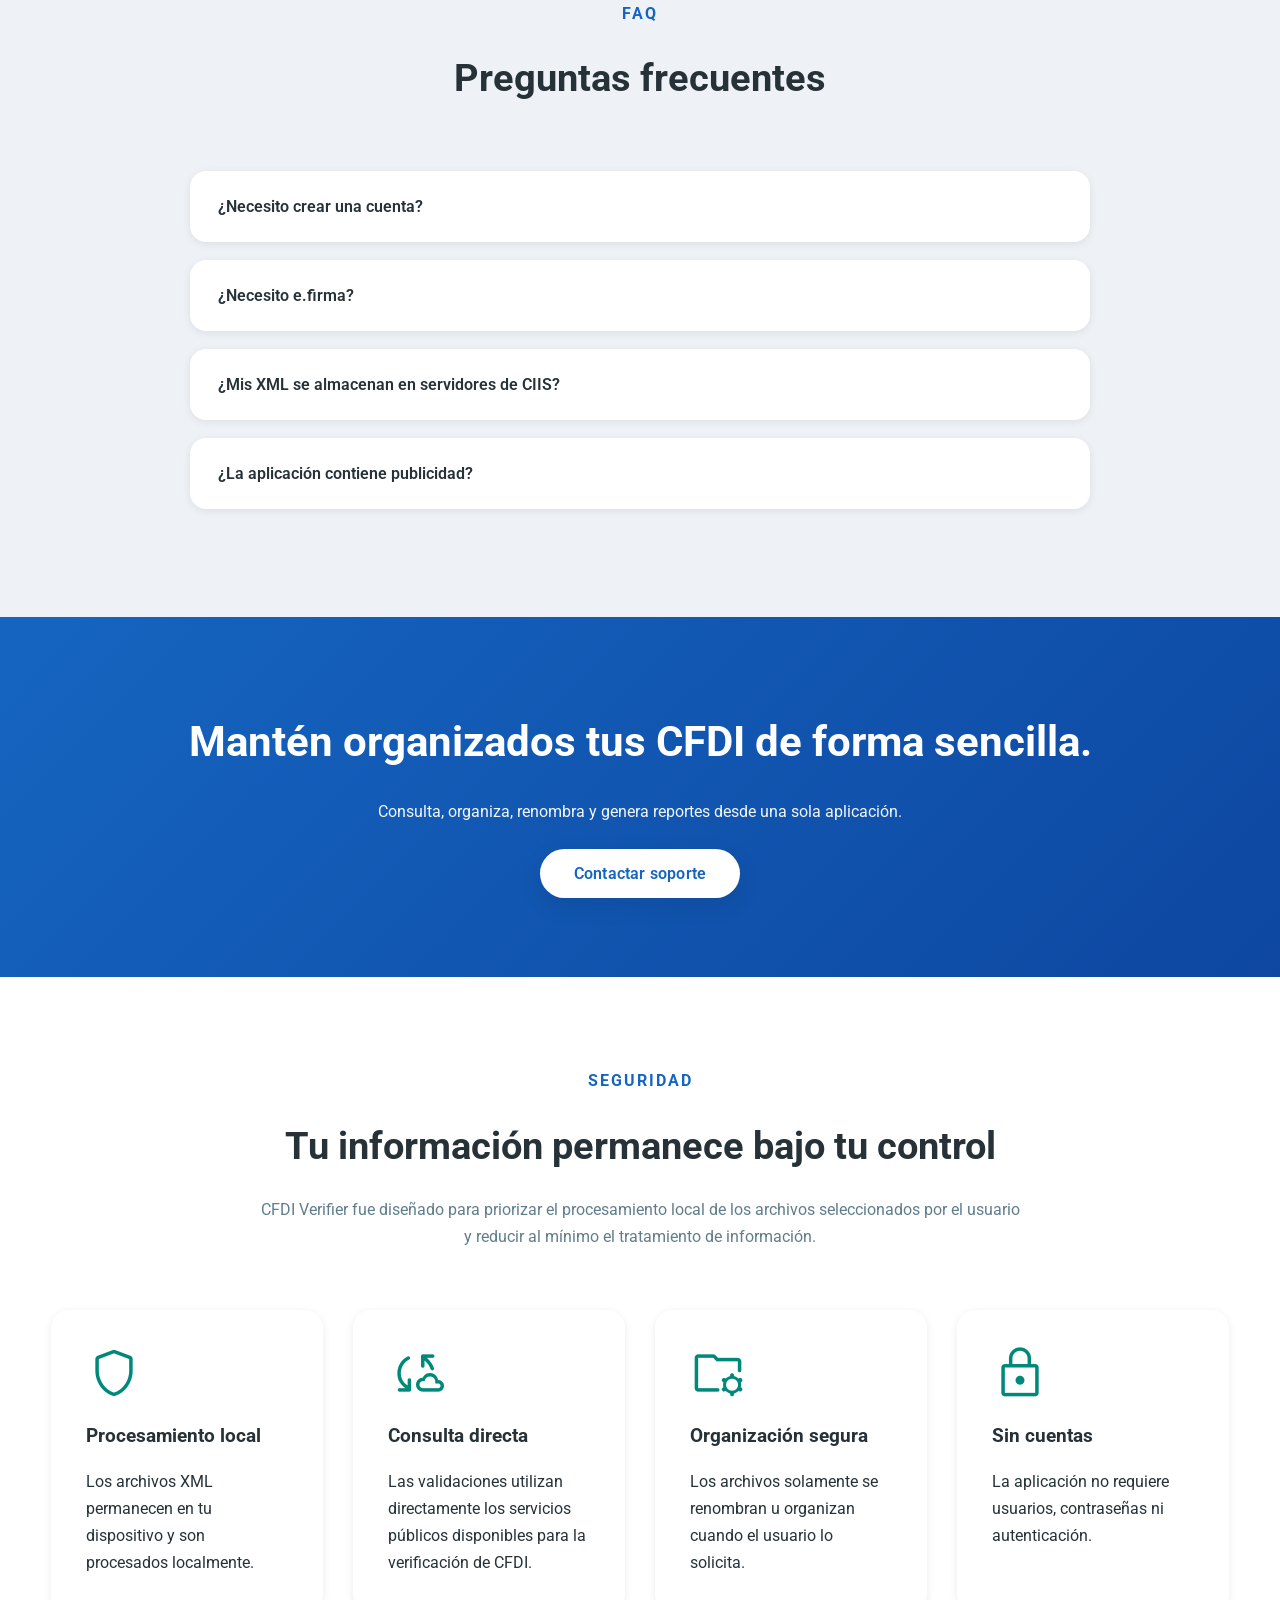
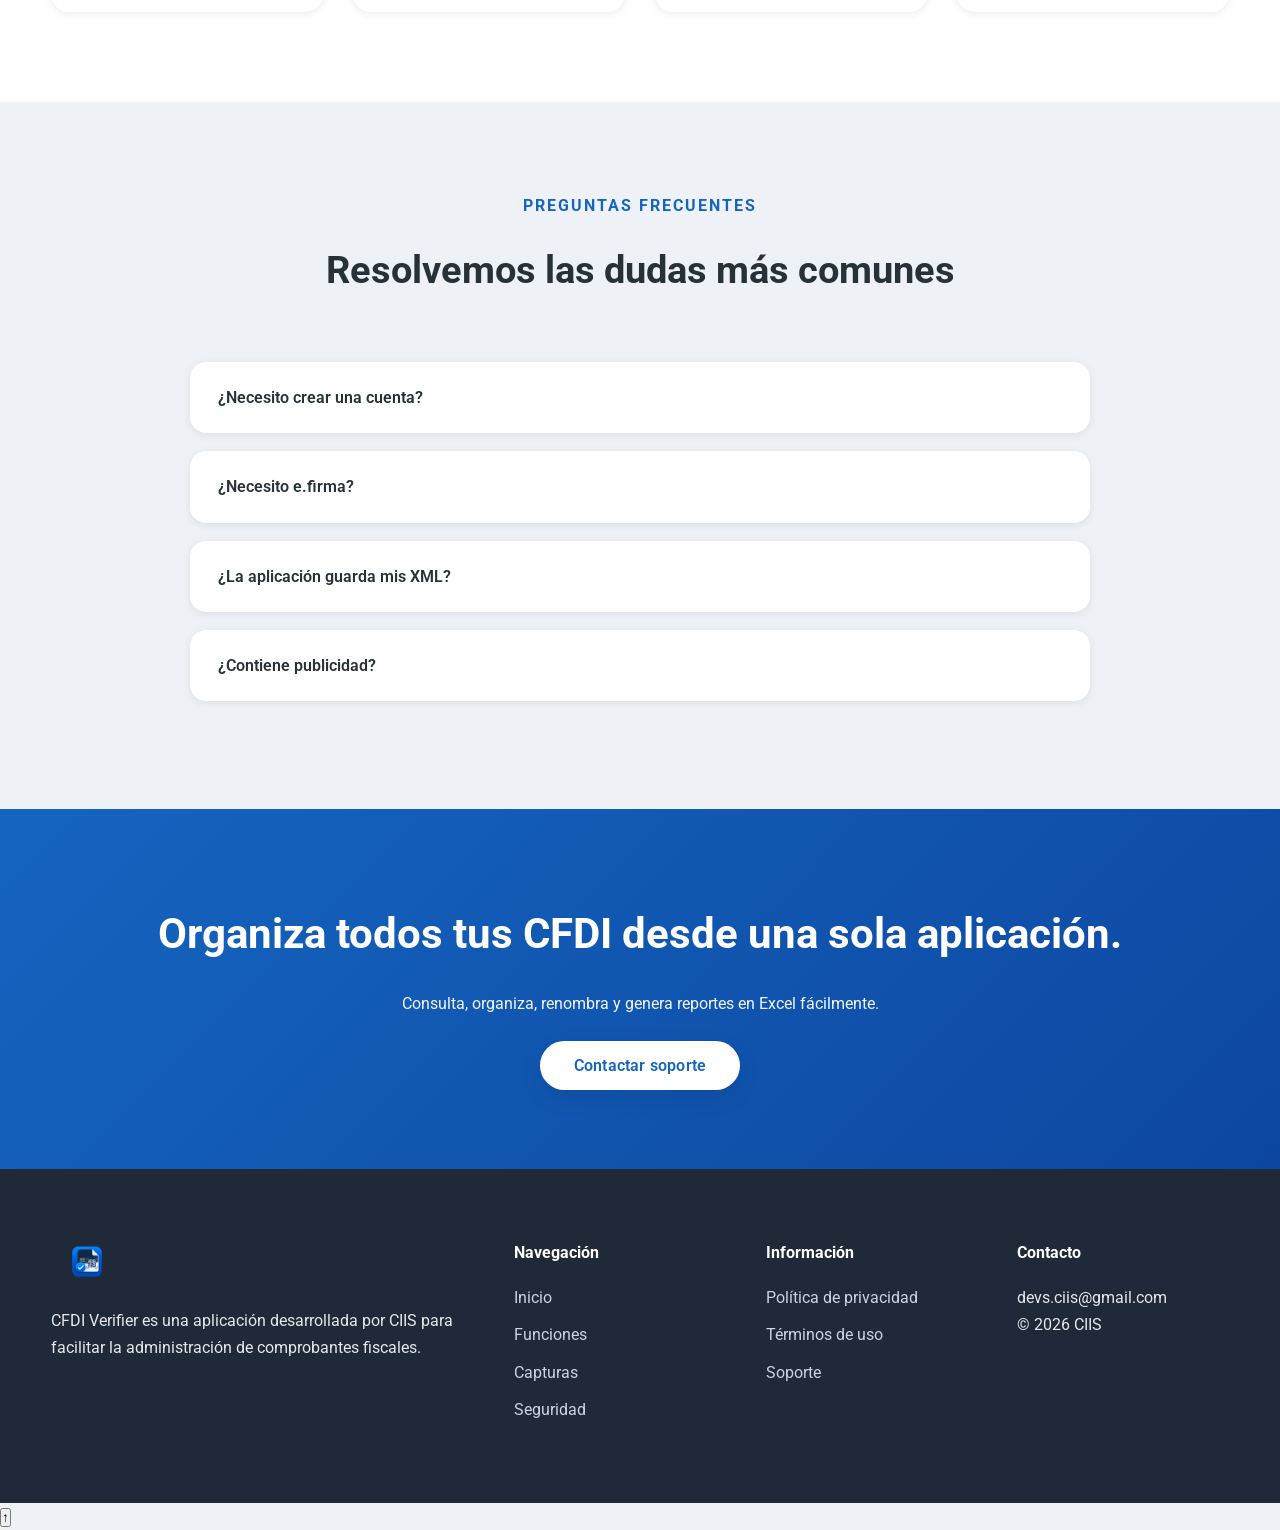
==== commit dacd8179: "Update index.html" ====
--- a/index.html
+++ b/index.html
@@ -532,6 +532,300 @@
 </section>
 
 <!-- ==========================================================
+LIGHTBOX
+========================================================== -->
+
+<div
+    id="lightbox"
+    class="lightbox">
+
+    <button
+        id="closeLightbox"
+        class="closeLightbox">
+
+        <span class="material-symbols-rounded">
+
+            close
+
+        </span>
+
+    </button>
+
+    <img
+        id="lightboxImage"
+        src=""
+        alt="Captura">
+
+</div>
+
+    <!-- ==========================================================
+SEGURIDAD
+========================================================== -->
+
+<section
+    id="seguridad"
+    class="section alternate">
+
+    <div class="container">
+
+        <div class="sectionTitle">
+
+            <span class="sectionTag">
+
+                Seguridad
+
+            </span>
+
+            <h2>
+
+                Tu información permanece bajo tu control
+
+            </h2>
+
+            <p>
+
+                CFDI Verifier fue diseñado para priorizar el procesamiento
+                local de los archivos seleccionados por el usuario y reducir
+                al mínimo el tratamiento de información.
+
+            </p>
+
+        </div>
+
+        <div class="securityGrid">
+
+            <article class="securityCard">
+
+                <span class="material-symbols-rounded securityIcon">
+
+                    shield
+
+                </span>
+
+                <h3>
+
+                    Procesamiento local
+
+                </h3>
+
+                <p>
+
+                    Los archivos XML permanecen en tu dispositivo y son
+                    procesados localmente.
+
+                </p>
+
+            </article>
+
+            <article class="securityCard">
+
+                <span class="material-symbols-rounded securityIcon">
+
+                    cloud_sync
+
+                </span>
+
+                <h3>
+
+                    Consulta directa
+
+                </h3>
+
+                <p>
+
+                    Las validaciones utilizan directamente los servicios
+                    públicos disponibles para la verificación de CFDI.
+
+                </p>
+
+            </article>
+
+            <article class="securityCard">
+
+                <span class="material-symbols-rounded securityIcon">
+
+                    folder_managed
+
+                </span>
+
+                <h3>
+
+                    Organización segura
+
+                </h3>
+
+                <p>
+
+                    Los archivos solamente se renombran u organizan cuando
+                    el usuario lo solicita.
+
+                </p>
+
+            </article>
+
+            <article class="securityCard">
+
+                <span class="material-symbols-rounded securityIcon">
+
+                    lock
+
+                </span>
+
+                <h3>
+
+                    Sin cuentas
+
+                </h3>
+
+                <p>
+
+                    La aplicación no requiere usuarios,
+                    contraseñas
+                    ni autenticación.
+
+                </p>
+
+            </article>
+
+        </div>
+
+    </div>
+
+</section>
+
+<!-- ==========================================================
+PREGUNTAS FRECUENTES
+========================================================== -->
+
+<section class="section">
+
+    <div class="container">
+
+        <div class="sectionTitle">
+
+            <span class="sectionTag">
+
+                Preguntas frecuentes
+
+            </span>
+
+            <h2>
+
+                Resolvemos las dudas más comunes
+
+            </h2>
+
+        </div>
+
+        <div class="faq">
+
+            <details>
+
+                <summary>
+
+                    ¿Necesito crear una cuenta?
+
+                </summary>
+
+                <p>
+
+                    No. CFDI Verifier funciona sin registro de usuarios.
+
+                </p>
+
+            </details>
+
+            <details>
+
+                <summary>
+
+                    ¿Necesito e.firma?
+
+                </summary>
+
+                <p>
+
+                    No. La aplicación utiliza la información contenida en
+                    el CFDI para realizar la consulta correspondiente.
+
+                </p>
+
+            </details>
+
+            <details>
+
+                <summary>
+
+                    ¿La aplicación guarda mis XML?
+
+                </summary>
+
+                <p>
+
+                    No. Los XML permanecen en tu dispositivo.
+
+                </p>
+
+            </details>
+
+            <details>
+
+                <summary>
+
+                    ¿Contiene publicidad?
+
+                </summary>
+
+                <p>
+
+                    No.
+
+                </p>
+
+            </details>
+
+        </div>
+
+    </div>
+
+</section>
+
+<!-- ==========================================================
+CTA
+========================================================== -->
+
+<section class="cta">
+
+    <div class="container">
+
+        <h2>
+
+            Organiza todos tus CFDI desde una sola aplicación.
+
+        </h2>
+
+        <p>
+
+            Consulta,
+            organiza,
+            renombra
+            y genera reportes en Excel fácilmente.
+
+        </p>
+
+        <a
+            href="support.html"
+            class="primaryButton">
+
+            Contactar soporte
+
+        </a>
+
+    </div>
+
+</section>
+
+<!-- ==========================================================
 FOOTER
 ========================================================== -->
 
@@ -543,13 +837,13 @@
 
             <img
                 src="assets/images/logo.png"
-                class="footerLogo"
-                alt="CIIS">
+                alt="CIIS"
+                class="footerLogo">
 
             <p>
 
                 CFDI Verifier es una aplicación desarrollada por CIIS para
-                facilitar la consulta, organización y administración de CFDI.
+                facilitar la administración de comprobantes fiscales.
 
             </p>
 
@@ -584,401 +878,6 @@
 
             <ul>
 
-                <li>
-                    <a href="privacy.html">
-                        Política de privacidad
-                    </a>
-                </li>
-
-                <li>
-                    <a href="terms.html">
-                        Términos de uso
-                    </a>
-                </li>
-
-                <li>
-                    <a href="support.html">
-                        Soporte
-                    </a>
-                </li>
-
-            </ul>
-
-        </div>
-
-        <div>
-
-            <h4>
-
-                Contacto
-
-            </h4>
-
-            <p>
-
-                devs.ciis@gmail.com
-
-            </p>
-
-            <p>
-
-                © 2026 CIIS
-
-            </p>
-
-        </div>
-
-    </div>
-
-</footer>
-
-<!-- ==========================================================
-LIGHTBOX
-========================================================== -->
-
-<div
-    id="lightbox"
-    class="lightbox">
-
-    <button
-        id="closeLightbox"
-        class="closeLightbox">
-
-        <span class="material-symbols-rounded">
-
-            close
-
-        </span>
-
-    </button>
-
-    <img
-        id="lightboxImage"
-        src=""
-        alt="Captura">
-
-</div>
-
-    <!-- ==========================================================
-SEGURIDAD
-========================================================== -->
-
-<section
-    id="seguridad"
-    class="section alternate">
-
-    <div class="container">
-
-        <div class="sectionTitle">
-
-            <span class="sectionTag">
-
-                Seguridad
-
-            </span>
-
-            <h2>
-
-                Tu información permanece bajo tu control
-
-            </h2>
-
-            <p>
-
-                CFDI Verifier fue diseñado para priorizar el procesamiento
-                local de los archivos seleccionados por el usuario y reducir
-                al mínimo el tratamiento de información.
-
-            </p>
-
-        </div>
-
-        <div class="securityGrid">
-
-            <article class="securityCard">
-
-                <span class="material-symbols-rounded securityIcon">
-
-                    shield
-
-                </span>
-
-                <h3>
-
-                    Procesamiento local
-
-                </h3>
-
-                <p>
-
-                    Los archivos XML permanecen en tu dispositivo y son
-                    procesados localmente.
-
-                </p>
-
-            </article>
-
-            <article class="securityCard">
-
-                <span class="material-symbols-rounded securityIcon">
-
-                    cloud_sync
-
-                </span>
-
-                <h3>
-
-                    Consulta directa
-
-                </h3>
-
-                <p>
-
-                    Las validaciones utilizan directamente los servicios
-                    públicos disponibles para la verificación de CFDI.
-
-                </p>
-
-            </article>
-
-            <article class="securityCard">
-
-                <span class="material-symbols-rounded securityIcon">
-
-                    folder_managed
-
-                </span>
-
-                <h3>
-
-                    Organización segura
-
-                </h3>
-
-                <p>
-
-                    Los archivos solamente se renombran u organizan cuando
-                    el usuario lo solicita.
-
-                </p>
-
-            </article>
-
-            <article class="securityCard">
-
-                <span class="material-symbols-rounded securityIcon">
-
-                    lock
-
-                </span>
-
-                <h3>
-
-                    Sin cuentas
-
-                </h3>
-
-                <p>
-
-                    La aplicación no requiere usuarios,
-                    contraseñas
-                    ni autenticación.
-
-                </p>
-
-            </article>
-
-        </div>
-
-    </div>
-
-</section>
-
-<!-- ==========================================================
-PREGUNTAS FRECUENTES
-========================================================== -->
-
-<section class="section">
-
-    <div class="container">
-
-        <div class="sectionTitle">
-
-            <span class="sectionTag">
-
-                Preguntas frecuentes
-
-            </span>
-
-            <h2>
-
-                Resolvemos las dudas más comunes
-
-            </h2>
-
-        </div>
-
-        <div class="faq">
-
-            <details>
-
-                <summary>
-
-                    ¿Necesito crear una cuenta?
-
-                </summary>
-
-                <p>
-
-                    No. CFDI Verifier funciona sin registro de usuarios.
-
-                </p>
-
-            </details>
-
-            <details>
-
-                <summary>
-
-                    ¿Necesito e.firma?
-
-                </summary>
-
-                <p>
-
-                    No. La aplicación utiliza la información contenida en
-                    el CFDI para realizar la consulta correspondiente.
-
-                </p>
-
-            </details>
-
-            <details>
-
-                <summary>
-
-                    ¿La aplicación guarda mis XML?
-
-                </summary>
-
-                <p>
-
-                    No. Los XML permanecen en tu dispositivo.
-
-                </p>
-
-            </details>
-
-            <details>
-
-                <summary>
-
-                    ¿Contiene publicidad?
-
-                </summary>
-
-                <p>
-
-                    No.
-
-                </p>
-
-            </details>
-
-        </div>
-
-    </div>
-
-</section>
-
-<!-- ==========================================================
-CTA
-========================================================== -->
-
-<section class="cta">
-
-    <div class="container">
-
-        <h2>
-
-            Organiza todos tus CFDI desde una sola aplicación.
-
-        </h2>
-
-        <p>
-
-            Consulta,
-            organiza,
-            renombra
-            y genera reportes en Excel fácilmente.
-
-        </p>
-
-        <a
-            href="support.html"
-            class="primaryButton">
-
-            Contactar soporte
-
-        </a>
-
-    </div>
-
-</section>
-
-<!-- ==========================================================
-FOOTER
-========================================================== -->
-
-<footer>
-
-    <div class="container footerGrid">
-
-        <div>
-
-            <img
-                src="assets/images/logo.png"
-                alt="CIIS"
-                class="footerLogo">
-
-            <p>
-
-                CFDI Verifier es una aplicación desarrollada por CIIS para
-                facilitar la administración de comprobantes fiscales.
-
-            </p>
-
-        </div>
-
-        <div>
-
-            <h4>
-
-                Navegación
-
-            </h4>
-
-            <ul>
-
-                <li><a href="#inicio">Inicio</a></li>
-                <li><a href="#funciones">Funciones</a></li>
-                <li><a href="#capturas">Capturas</a></li>
-                <li><a href="#seguridad">Seguridad</a></li>
-
-            </ul>
-
-        </div>
-
-        <div>
-
-            <h4>
-
-                Información
-
-            </h4>
-
-            <ul>
-
                 <li><a href="privacy.html">Política de privacidad</a></li>
                 <li><a href="terms.html">Términos de uso</a></li>
                 <li><a href="support.html">Soporte</a></li>
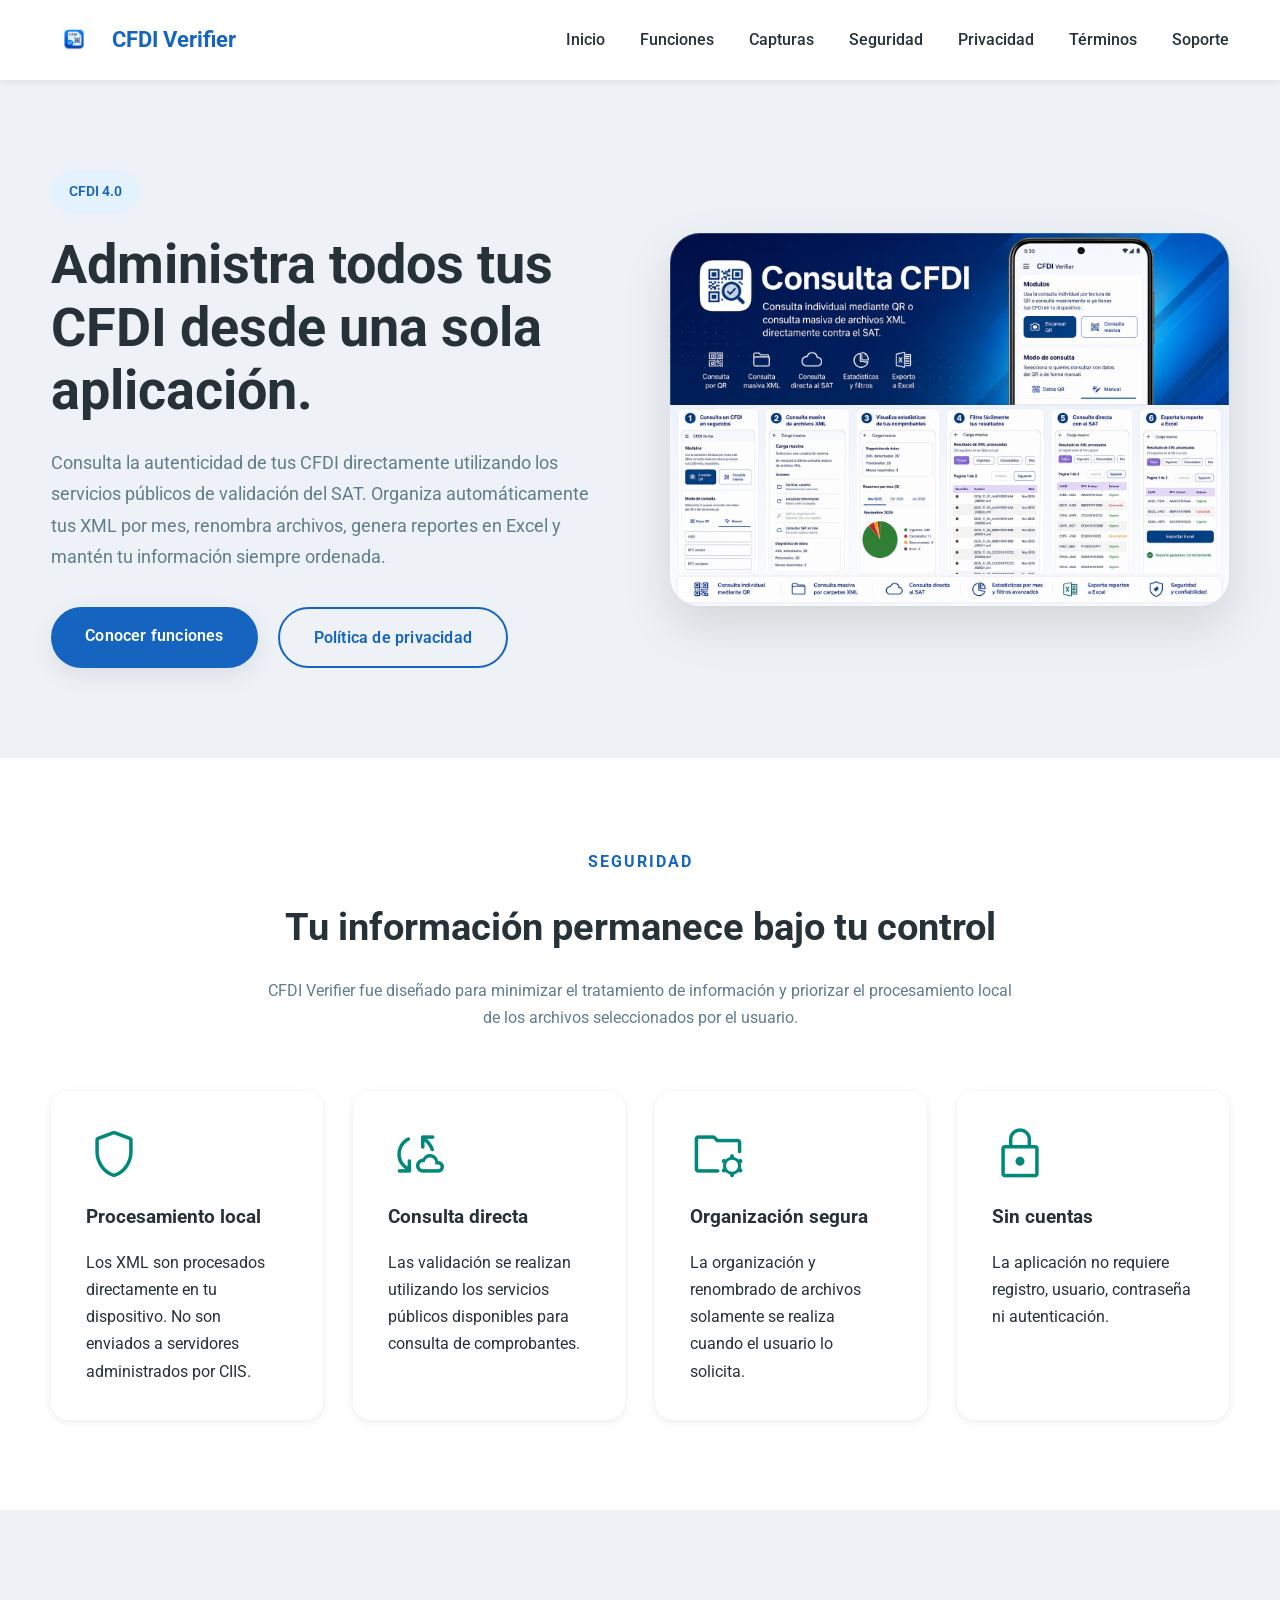
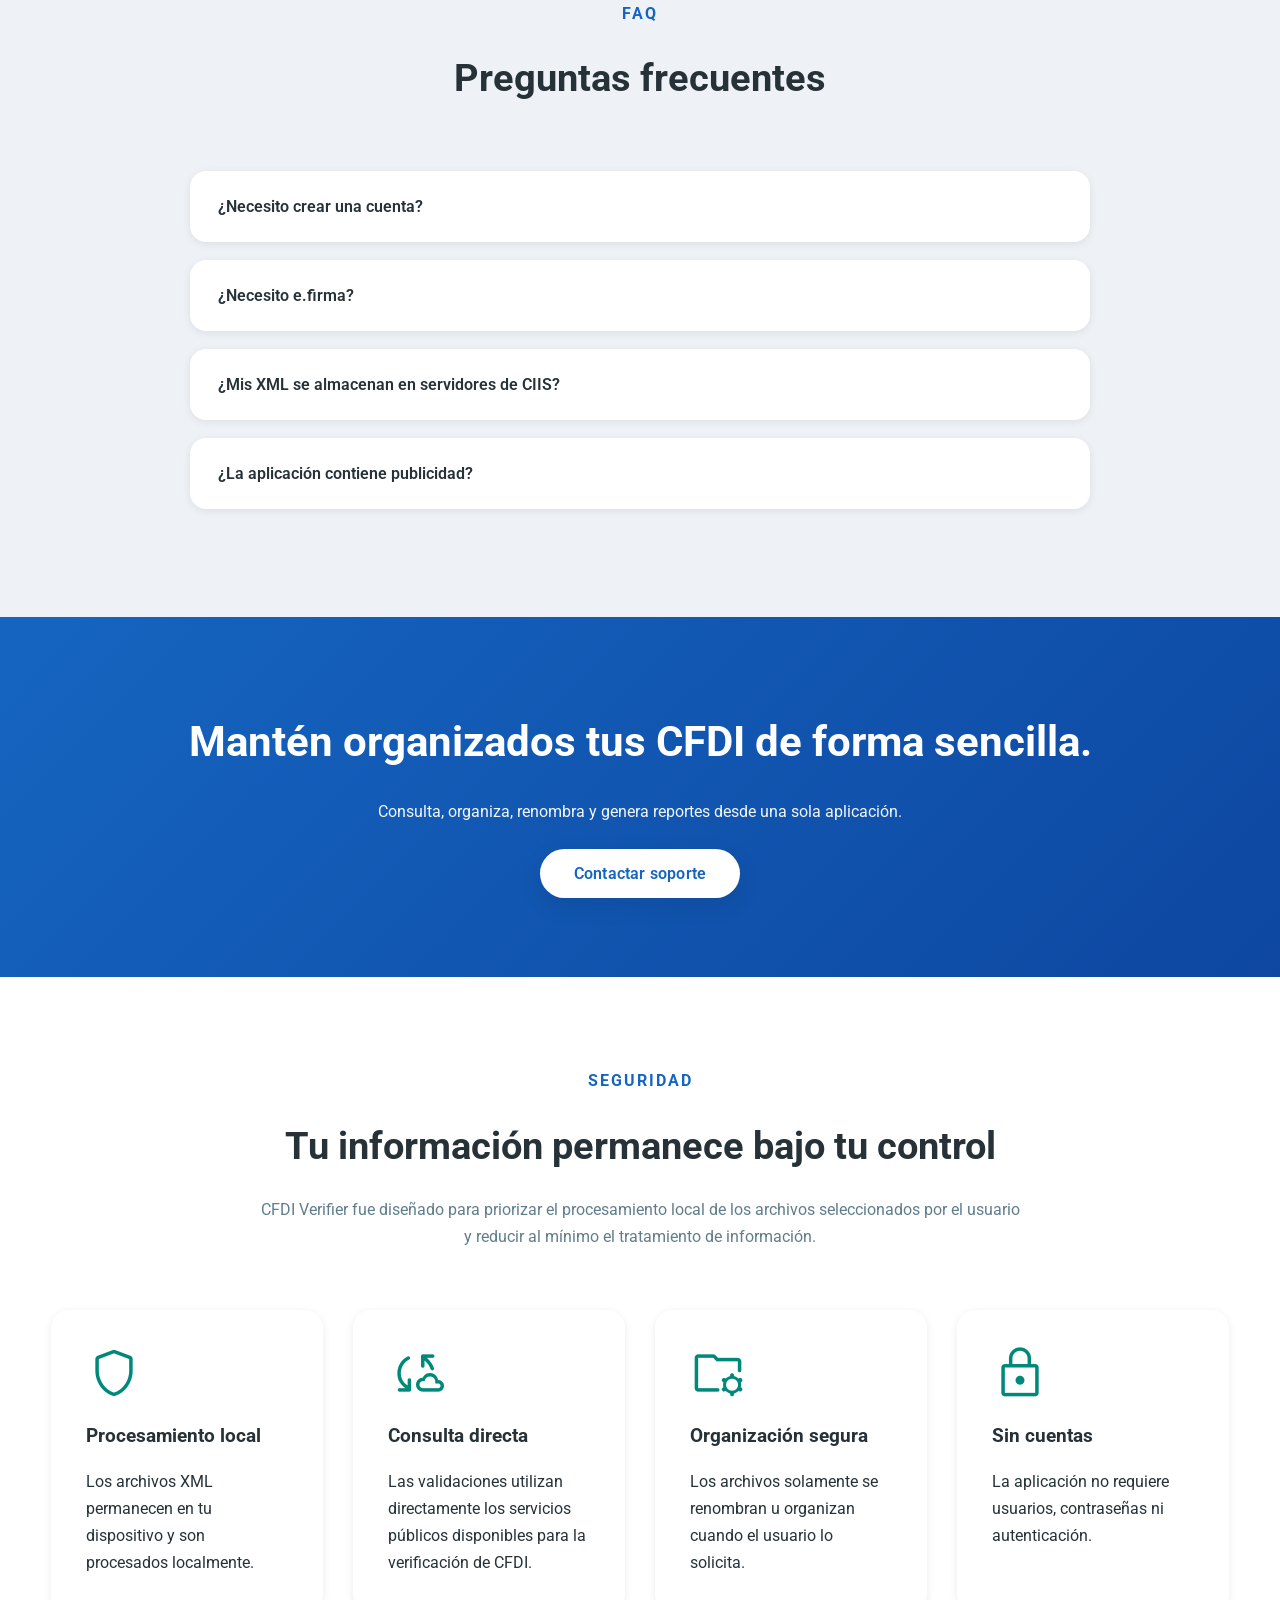
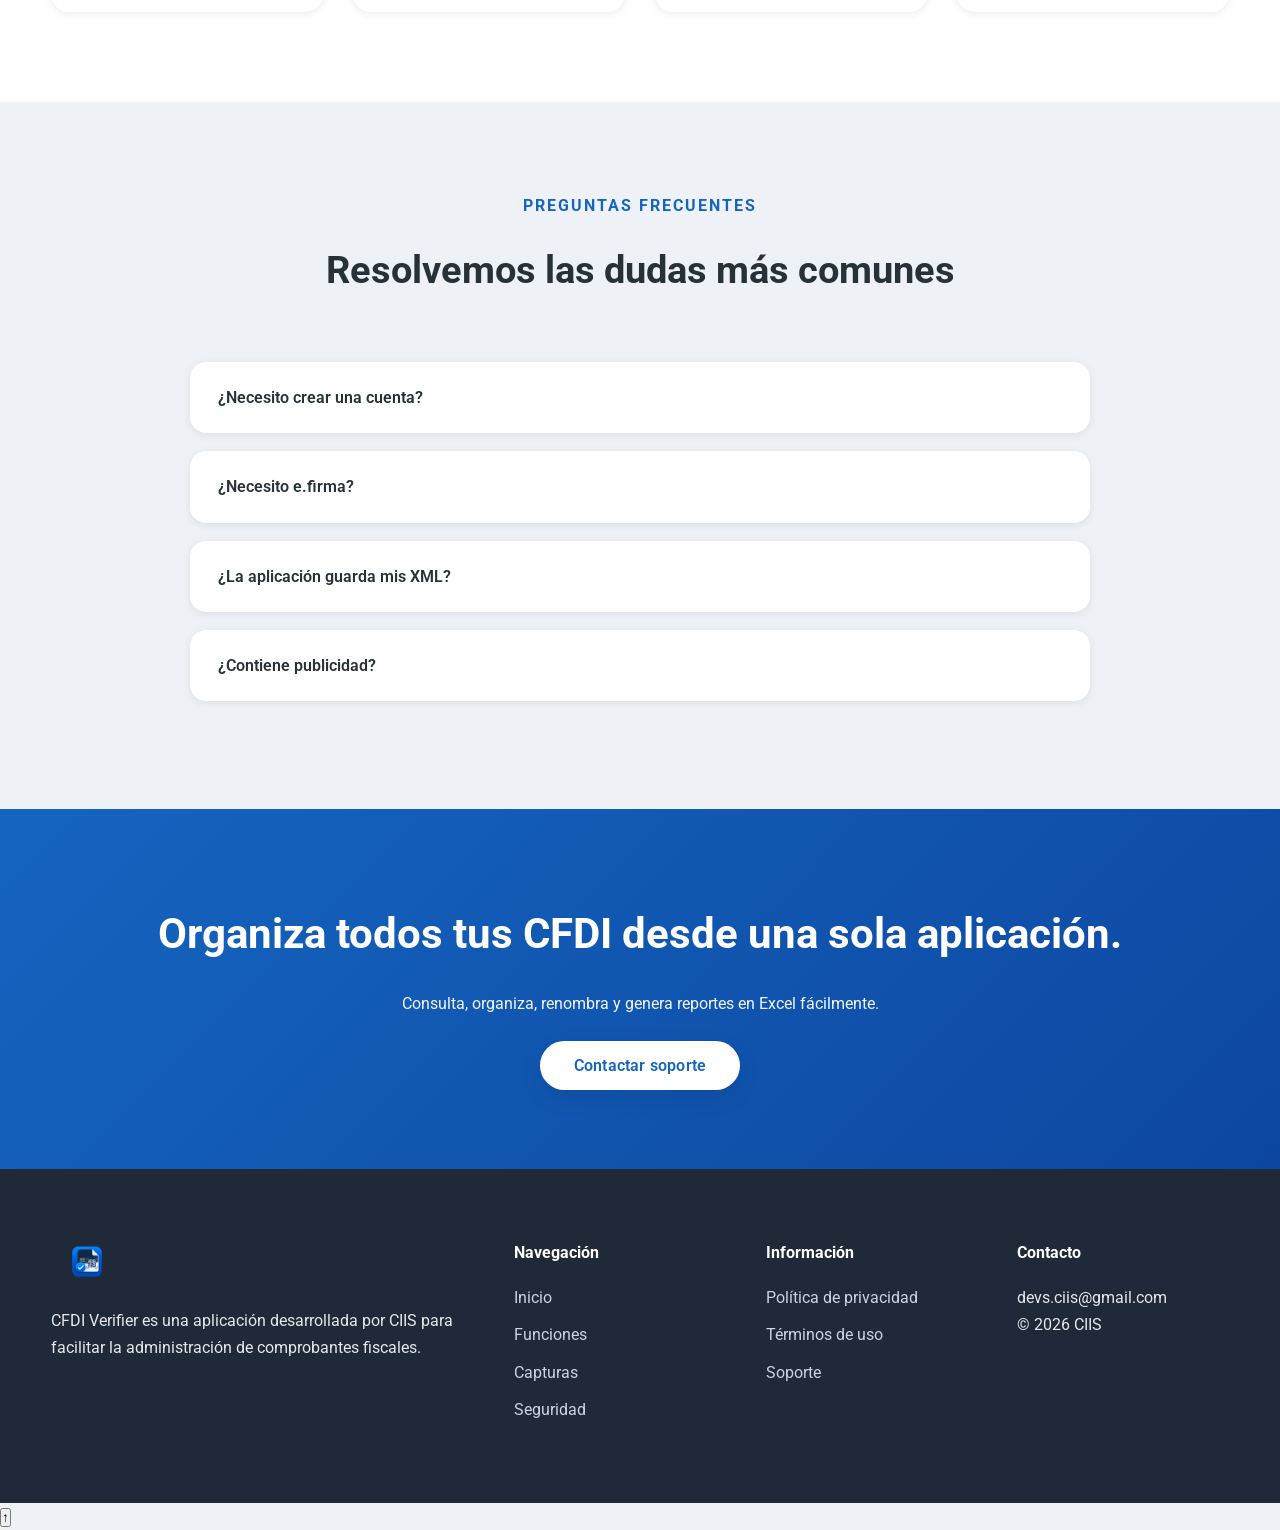
==== commit ed3950df: "Update index.html" ====
--- a/index.html
+++ b/index.html
@@ -333,7 +333,7 @@
 
                 <p>
 
-                    Las validaciones se realizan utilizando los servicios
+                    Las validación se realizan utilizando los servicios
                     públicos disponibles para consulta de comprobantes.
 
                 </p>
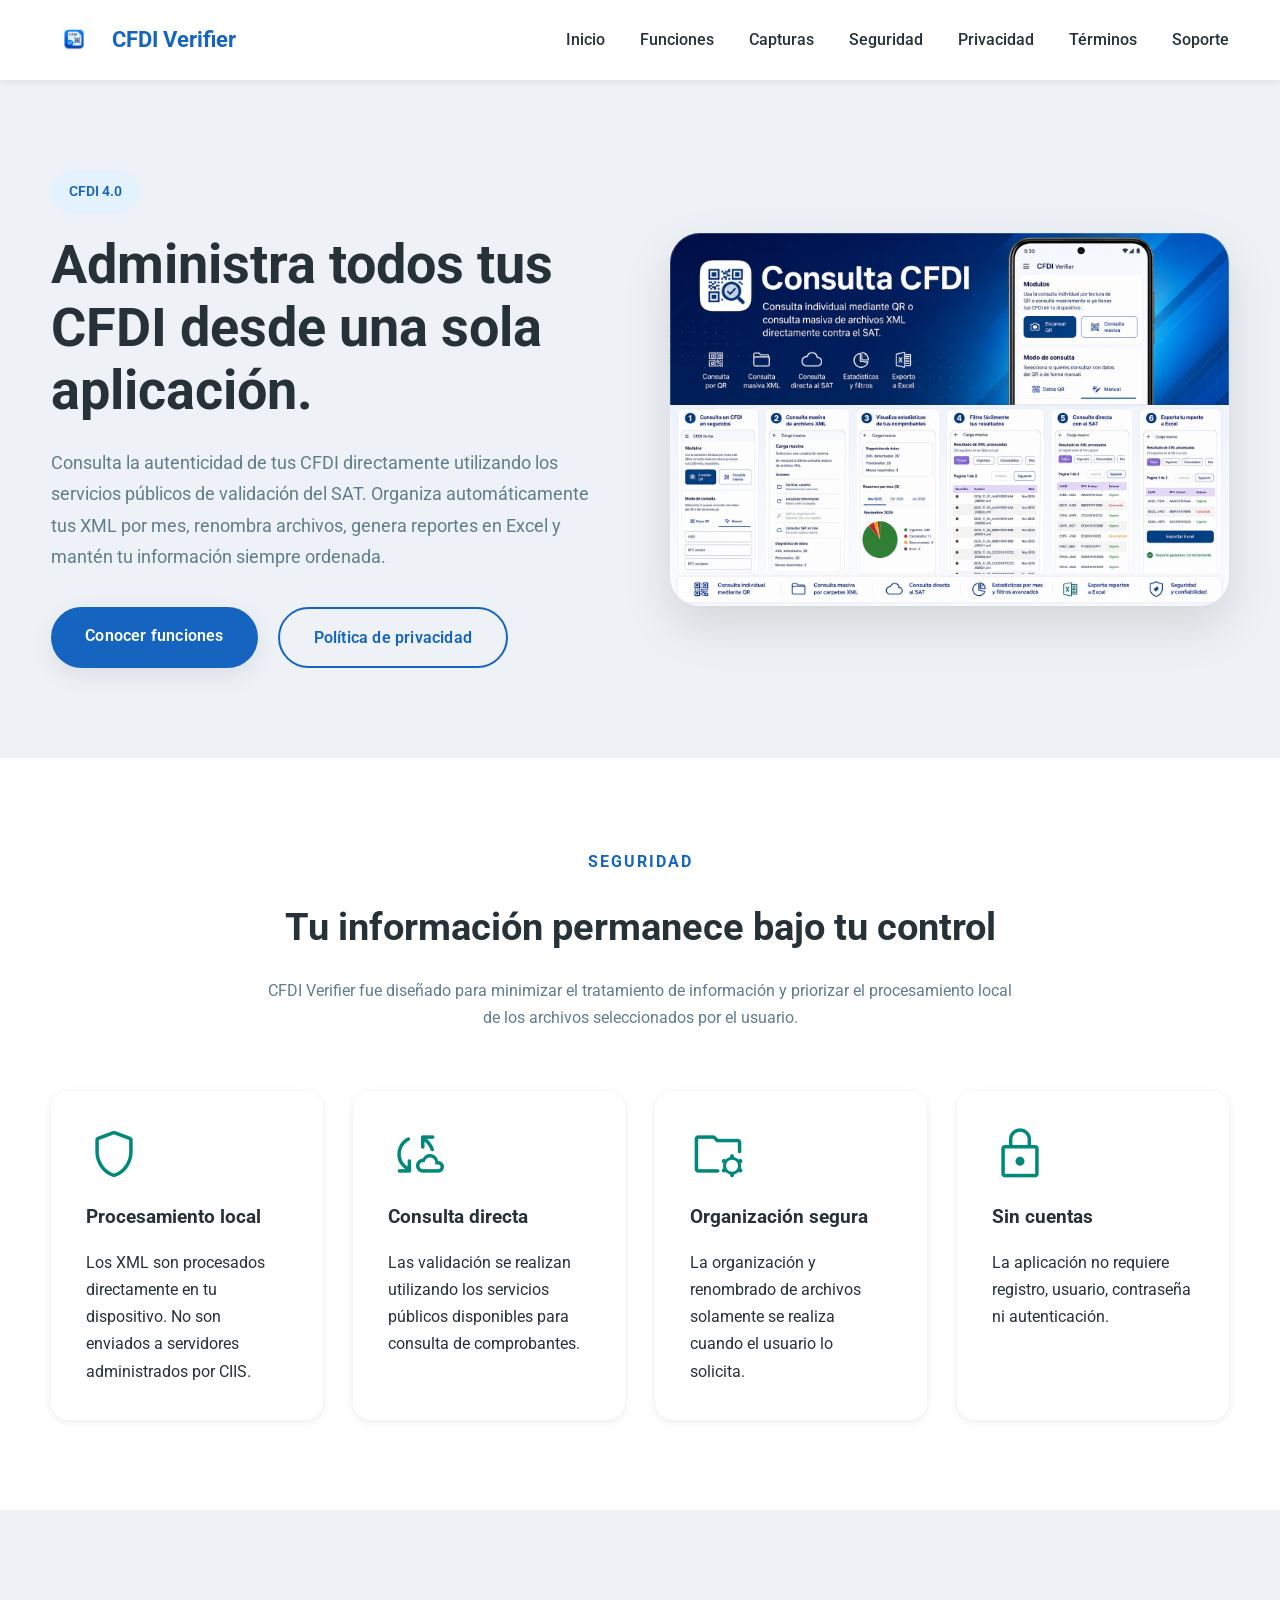
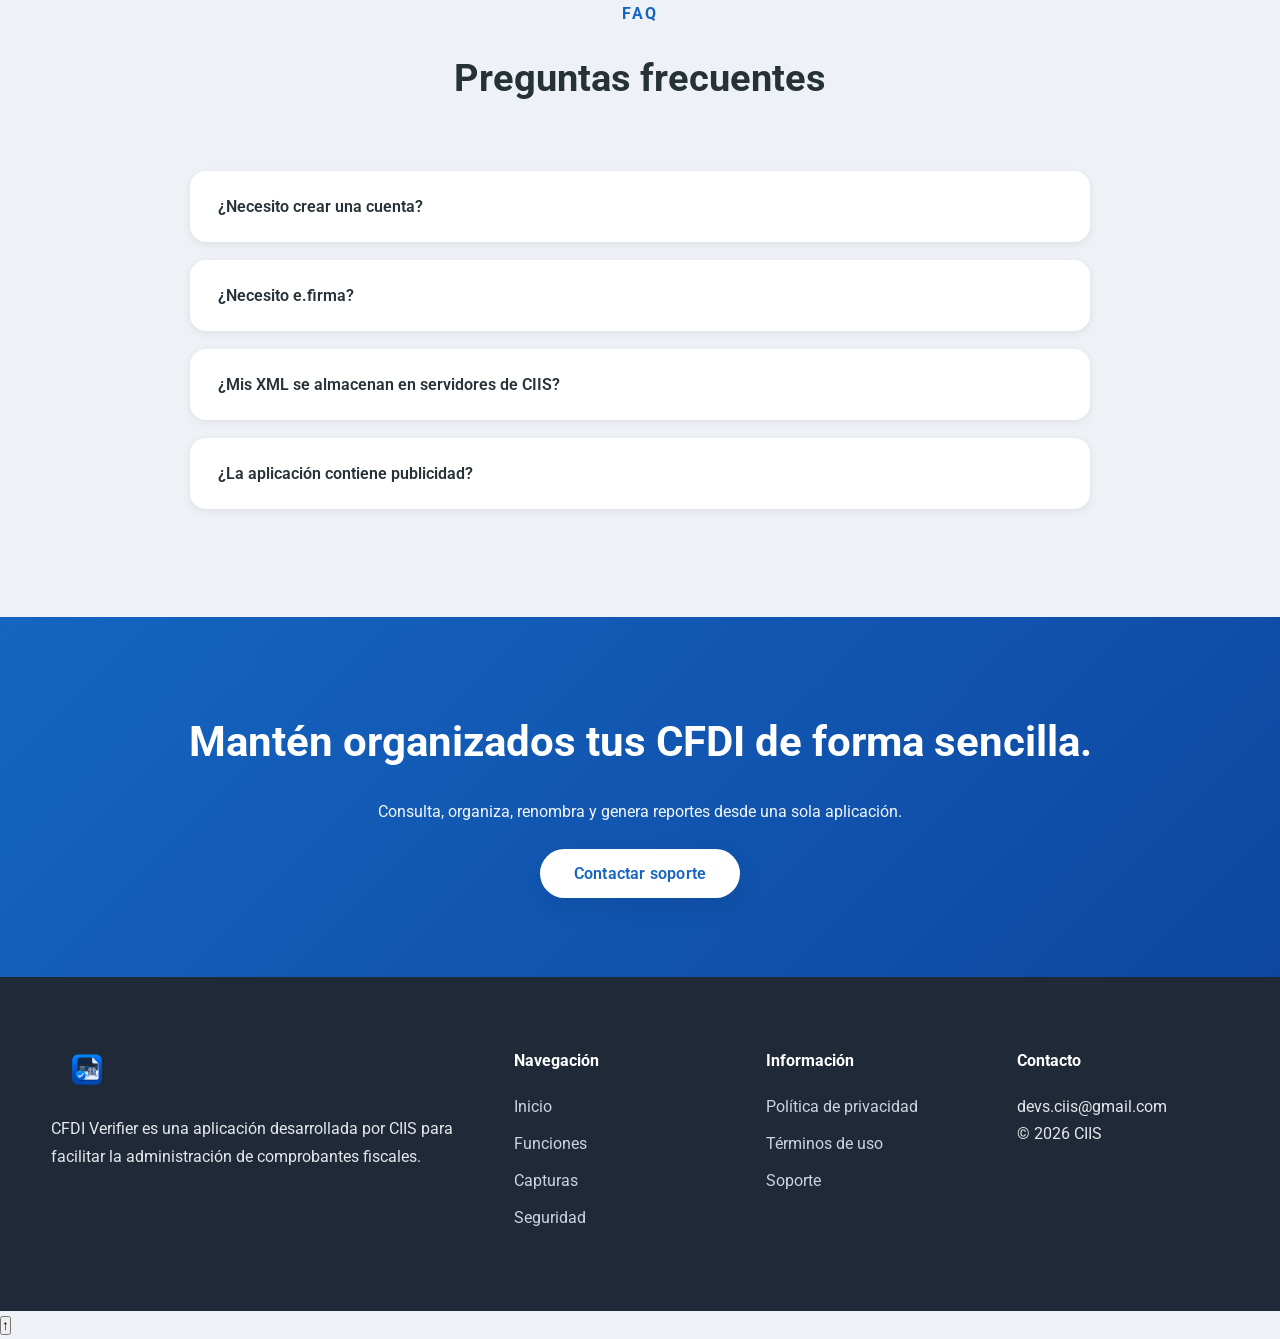
==== commit 2a8a96b8: "Update index.html" ====
--- a/index.html
+++ b/index.html
@@ -558,272 +558,7 @@
 
 </div>
 
-    <!-- ==========================================================
-SEGURIDAD
-========================================================== -->
-
-<section
-    id="seguridad"
-    class="section alternate">
-
-    <div class="container">
-
-        <div class="sectionTitle">
-
-            <span class="sectionTag">
-
-                Seguridad
-
-            </span>
-
-            <h2>
-
-                Tu información permanece bajo tu control
-
-            </h2>
-
-            <p>
-
-                CFDI Verifier fue diseñado para priorizar el procesamiento
-                local de los archivos seleccionados por el usuario y reducir
-                al mínimo el tratamiento de información.
-
-            </p>
-
-        </div>
-
-        <div class="securityGrid">
-
-            <article class="securityCard">
-
-                <span class="material-symbols-rounded securityIcon">
-
-                    shield
-
-                </span>
-
-                <h3>
-
-                    Procesamiento local
-
-                </h3>
-
-                <p>
-
-                    Los archivos XML permanecen en tu dispositivo y son
-                    procesados localmente.
-
-                </p>
-
-            </article>
-
-            <article class="securityCard">
-
-                <span class="material-symbols-rounded securityIcon">
-
-                    cloud_sync
-
-                </span>
-
-                <h3>
-
-                    Consulta directa
-
-                </h3>
-
-                <p>
-
-                    Las validaciones utilizan directamente los servicios
-                    públicos disponibles para la verificación de CFDI.
-
-                </p>
-
-            </article>
-
-            <article class="securityCard">
-
-                <span class="material-symbols-rounded securityIcon">
-
-                    folder_managed
-
-                </span>
-
-                <h3>
-
-                    Organización segura
-
-                </h3>
-
-                <p>
-
-                    Los archivos solamente se renombran u organizan cuando
-                    el usuario lo solicita.
-
-                </p>
-
-            </article>
-
-            <article class="securityCard">
-
-                <span class="material-symbols-rounded securityIcon">
-
-                    lock
-
-                </span>
-
-                <h3>
-
-                    Sin cuentas
-
-                </h3>
-
-                <p>
-
-                    La aplicación no requiere usuarios,
-                    contraseñas
-                    ni autenticación.
-
-                </p>
-
-            </article>
-
-        </div>
-
-    </div>
-
-</section>
-
-<!-- ==========================================================
-PREGUNTAS FRECUENTES
-========================================================== -->
-
-<section class="section">
-
-    <div class="container">
-
-        <div class="sectionTitle">
-
-            <span class="sectionTag">
-
-                Preguntas frecuentes
-
-            </span>
-
-            <h2>
-
-                Resolvemos las dudas más comunes
-
-            </h2>
-
-        </div>
-
-        <div class="faq">
-
-            <details>
-
-                <summary>
-
-                    ¿Necesito crear una cuenta?
-
-                </summary>
-
-                <p>
-
-                    No. CFDI Verifier funciona sin registro de usuarios.
-
-                </p>
-
-            </details>
-
-            <details>
-
-                <summary>
-
-                    ¿Necesito e.firma?
-
-                </summary>
-
-                <p>
-
-                    No. La aplicación utiliza la información contenida en
-                    el CFDI para realizar la consulta correspondiente.
-
-                </p>
-
-            </details>
-
-            <details>
-
-                <summary>
-
-                    ¿La aplicación guarda mis XML?
-
-                </summary>
-
-                <p>
-
-                    No. Los XML permanecen en tu dispositivo.
-
-                </p>
-
-            </details>
-
-            <details>
-
-                <summary>
-
-                    ¿Contiene publicidad?
-
-                </summary>
-
-                <p>
-
-                    No.
-
-                </p>
-
-            </details>
-
-        </div>
-
-    </div>
-
-</section>
-
-<!-- ==========================================================
-CTA
-========================================================== -->
-
-<section class="cta">
-
-    <div class="container">
-
-        <h2>
-
-            Organiza todos tus CFDI desde una sola aplicación.
-
-        </h2>
-
-        <p>
-
-            Consulta,
-            organiza,
-            renombra
-            y genera reportes en Excel fácilmente.
-
-        </p>
-
-        <a
-            href="support.html"
-            class="primaryButton">
-
-            Contactar soporte
-
-        </a>
-
-    </div>
-
-</section>
+   
 
 <!-- ==========================================================
 FOOTER
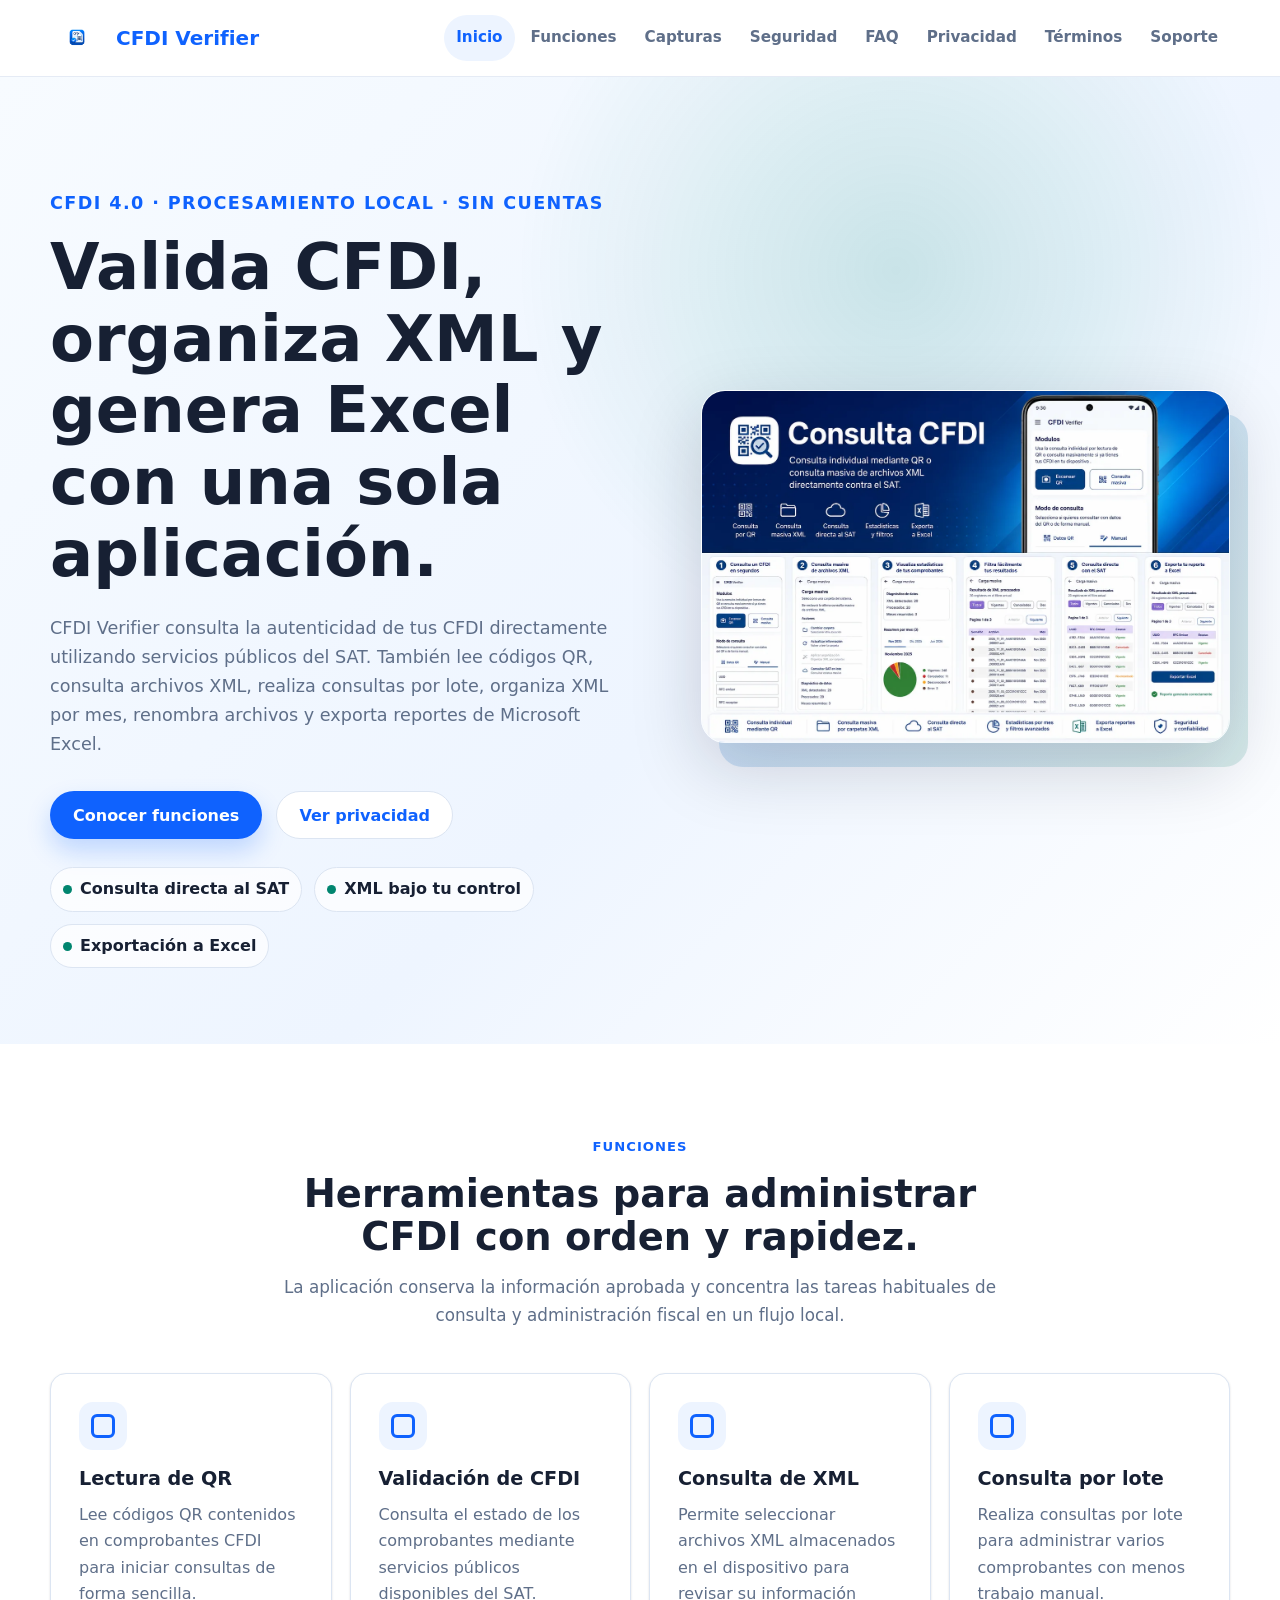
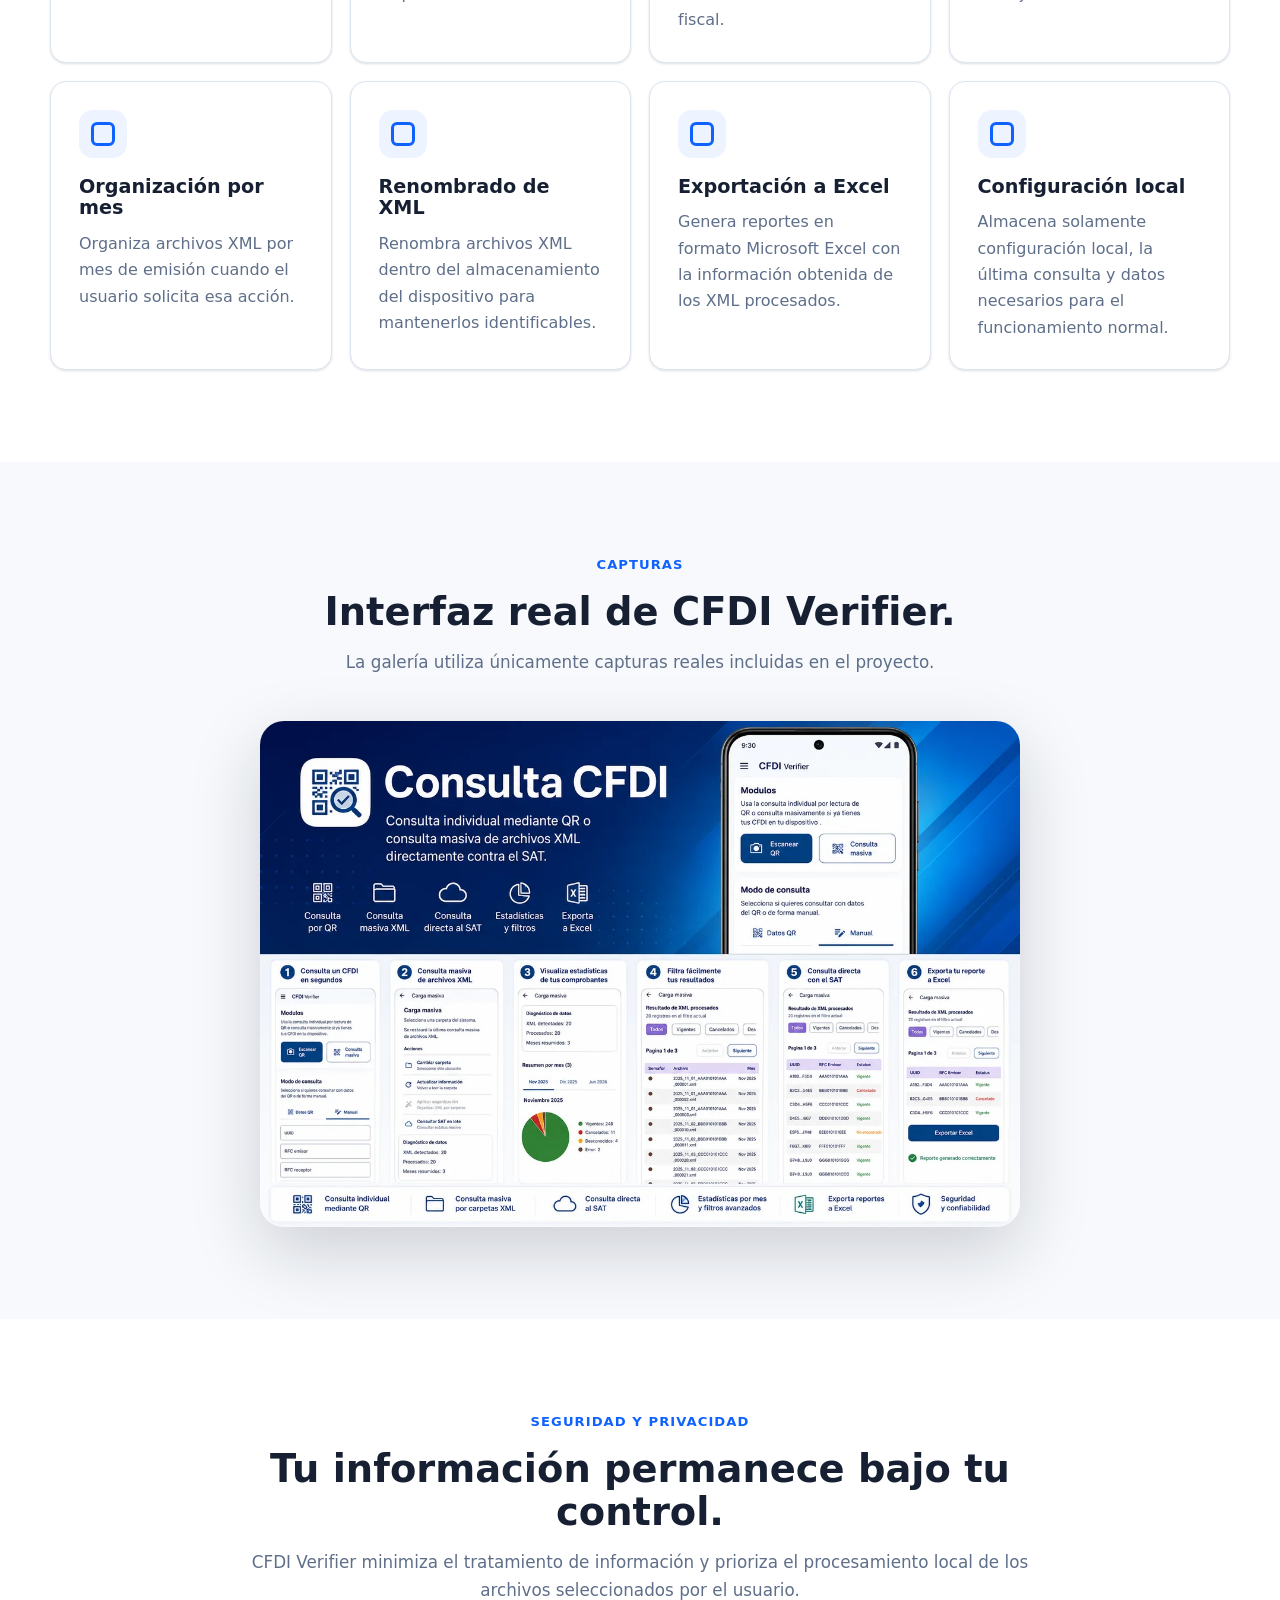
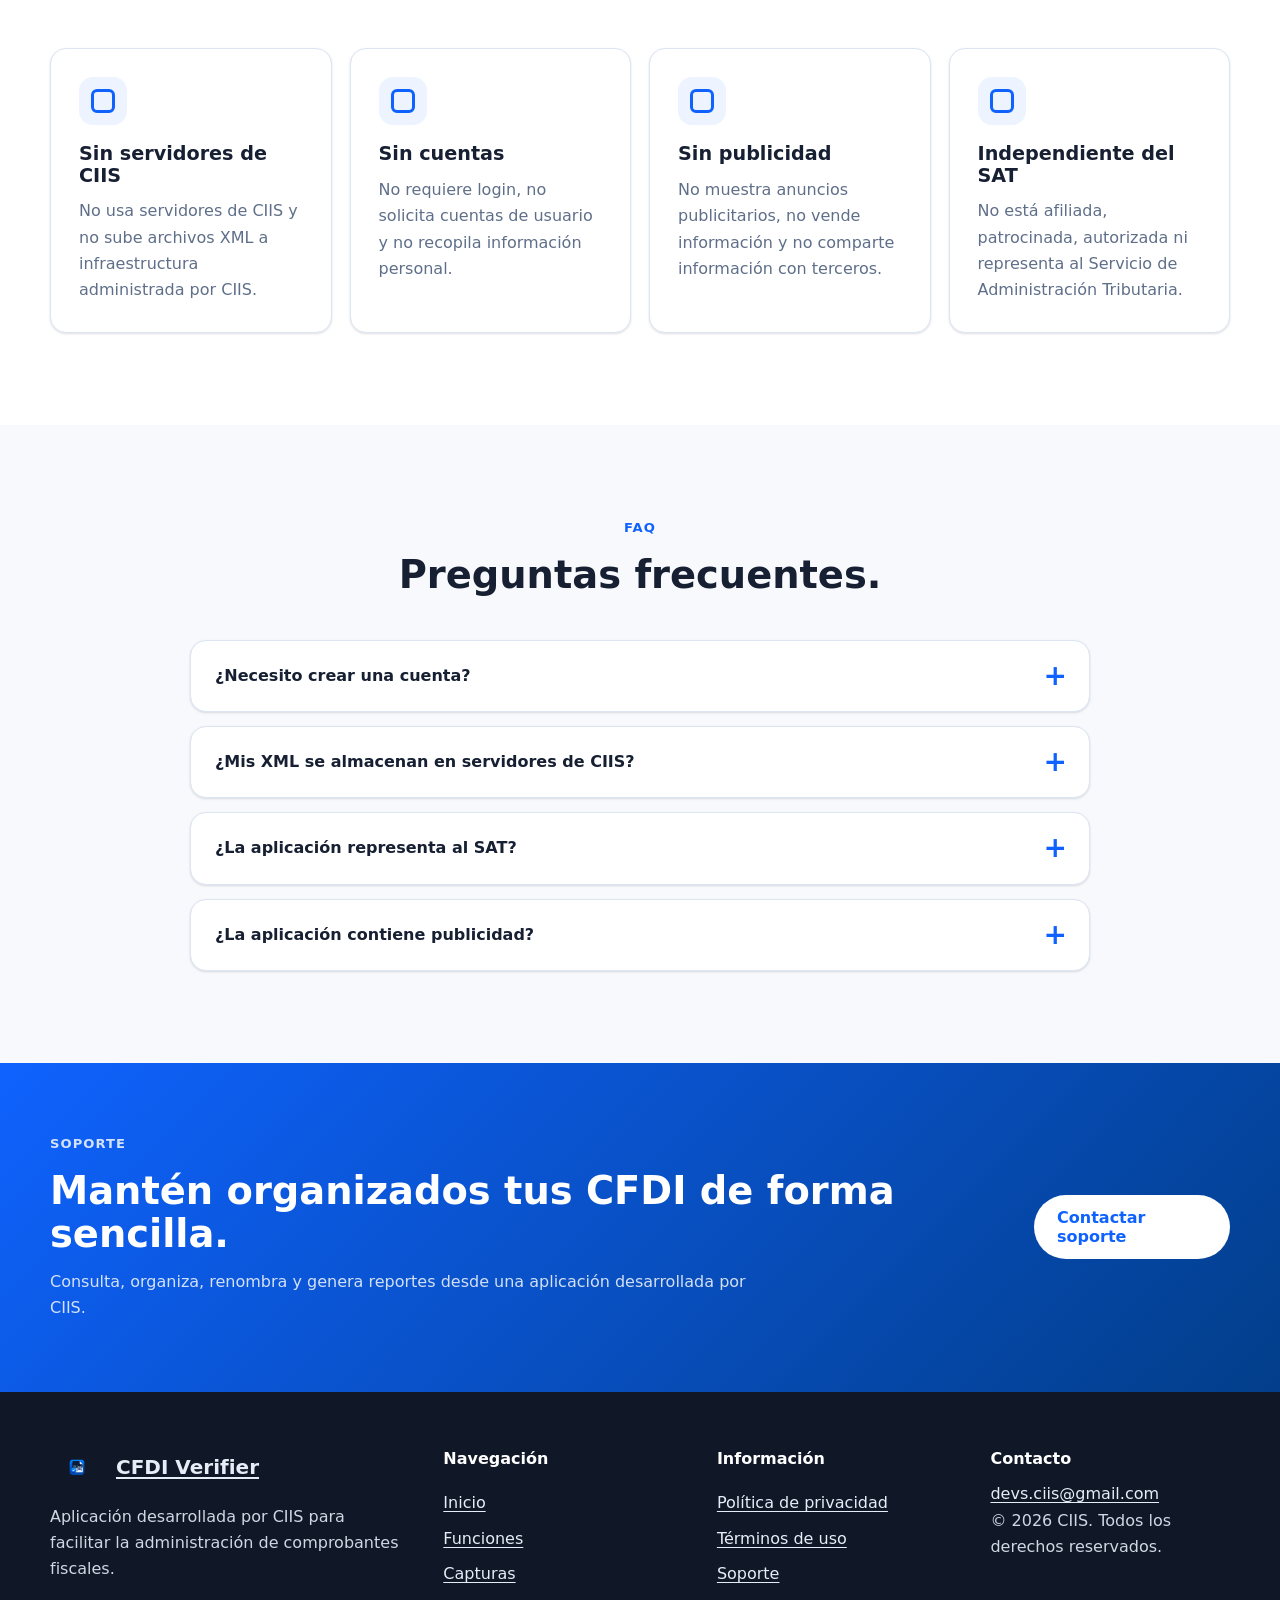
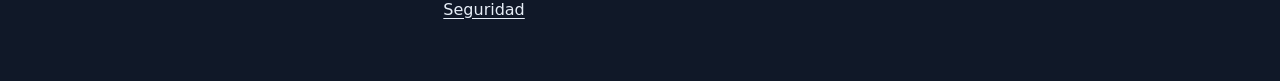
==== commit ce12001f: "Add files via upload" ====
--- a/index.html
+++ b/index.html
@@ -1,696 +1,271 @@
 <!DOCTYPE html>
 <html lang="es">
 <head>
-
-    <!-- ==========================================================
-         CFDI Verifier
-         CIIS
-         index.html
-         ========================================================== -->
-
-    <meta charset="UTF-8">
-    <meta http-equiv="X-UA-Compatible" content="IE=edge">
-
-    <meta
-        name="viewport"
-        content="width=device-width, initial-scale=1.0">
-
-    <title>CFDI Verifier | Consulta, Organiza y Administra tus CFDI</title>
-
-    <meta
-        name="description"
-        content="Consulta CFDI directamente con el SAT, organiza automáticamente tus XML, genera reportes en Excel y administra toda tu información desde una sola aplicación.">
-
-    <meta
-        name="keywords"
-        content="CFDI, XML, SAT, Facturas, QR, Excel, Organizador XML">
-
-    <meta
-        name="author"
-        content="CIIS">
-
-    <meta
-        name="theme-color"
-        content="#1565C0">
-
-    <meta
-        property="og:type"
-        content="website">
-
-    <meta
-        property="og:title"
-        content="CFDI Verifier">
-
-    <meta
-        property="og:description"
-        content="Consulta, organiza y administra tus CFDI desde una sola aplicación.">
-
-    <meta
-        property="og:image"
-        content="assets/images/hero.png">
-
-    <meta
-        property="og:url"
-        content="https://ciis.github.io/cfdiverifier">
-
-    <link
-        rel="icon"
-        href="favicon.ico">
-
-    <link
-        rel="manifest"
-        href="manifest.webmanifest">
-
-    <!-- Google Fonts -->
-
-    <link
-        rel="preconnect"
-        href="https://fonts.googleapis.com">
-
-    <link
-        rel="preconnect"
-        href="https://fonts.gstatic.com"
-        crossorigin>
-
-    <link
-        href="https://fonts.googleapis.com/css2?family=Roboto:wght@300;400;500;700&display=swap"
-        rel="stylesheet">
-
-    <!-- Material Symbols -->
-
-    <link
-        rel="stylesheet"
-        href="https://fonts.googleapis.com/css2?family=Material+Symbols+Rounded:opsz,wght,FILL,GRAD@48,400,0,0"/>
-
-    <!-- CSS -->
-
-    <link
-        rel="stylesheet"
-        href="css/styles.css">
-
-    <link
-        rel="stylesheet"
-        href="css/responsive.css">
-
+  <meta charset="utf-8">
+  <meta name="viewport" content="width=device-width, initial-scale=1">
+  <title>CFDI Verifier | Valida, organiza y exporta CFDI</title>
+  <meta name="description" content="CFDI Verifier consulta CFDI directamente con servicios públicos del SAT, lee QR, organiza XML por mes, renombra archivos y exporta reportes a Microsoft Excel.">
+  <meta name="keywords" content="CFDI Verifier, CFDI, SAT, XML, QR, Excel, organizar XML, validar CFDI">
+  <meta name="author" content="CIIS">
+  <meta name="robots" content="index, follow">
+  <link rel="canonical" href="https://ciis.github.io/cfdiverifier/">
+  <meta property="og:type" content="website">
+  <meta property="og:title" content="CFDI Verifier">
+  <meta property="og:description" content="Valida CFDI, organiza XML y genera reportes en Excel desde una aplicación local.">
+  <meta property="og:image" content="https://ciis.github.io/cfdiverifier/assets/images/hero.webp">
+  <meta property="og:url" content="https://ciis.github.io/cfdiverifier/">
+  <meta name="twitter:card" content="summary_large_image">
+  <meta name="theme-color" content="#0f62fe">
+  <link rel="icon" href="favicon.ico">
+  <link rel="apple-touch-icon" href="assets/images/logo.webp">
+  <link rel="manifest" href="manifest.webmanifest">
+  <link rel="preload" as="image" href="assets/images/hero.webp">
+  <link rel="stylesheet" href="css/styles.css">
+  <link rel="stylesheet" href="css/responsive.css">
+  <script type="application/ld+json">
+    {
+      "@context": "https://schema.org",
+      "@type": "SoftwareApplication",
+      "name": "CFDI Verifier",
+      "applicationCategory": "BusinessApplication",
+      "operatingSystem": "Android",
+      "creator": {"@type": "Organization", "name": "CIIS"},
+      "description": "Aplicación para validar CFDI, leer códigos QR, consultar XML, organizar archivos por mes, renombrar XML y exportar reportes a Microsoft Excel.",
+      "offers": {"@type": "Offer", "price": "0", "priceCurrency": "MXN"}
+    }
+  </script>
 </head>
-
 <body>
-
-<!-- ==========================================================
-HEADER
-========================================================== -->
-
-<header class="topbar">
-
-    <div class="container">
-
-        <a
-            href="#"
-            class="logo">
-
-            <img
-                src="assets/images/logo.png"
-                alt="CFDI Verifier">
-
-            <span>
-
-                CFDI Verifier
-
-            </span>
-
+  <a class="skip-link" href="#contenido">Saltar al contenido</a>
+
+  <header class="topbar" data-page="inicio">
+    <div class="container topbar__inner">
+      <a class="brand" href="index.html" aria-label="CFDI Verifier, inicio">
+        <img src="assets/images/logo.webp" width="96" height="64" alt="" decoding="async">
+        <span>CFDI Verifier</span>
+      </a>
+      <button class="menu-button" type="button" aria-label="Abrir menú" aria-expanded="false" aria-controls="site-nav">
+        <span class="material-symbols-rounded" aria-hidden="true">menu</span>
+      </button>
+      <nav id="site-nav" class="site-nav" aria-label="Navegación principal">
+        <a href="index.html" aria-current="page">Inicio</a>
+        <a href="#funciones">Funciones</a>
+        <a href="#capturas">Capturas</a>
+        <a href="#seguridad">Seguridad</a>
+        <a href="#faq">FAQ</a>
+        <a href="privacy.html">Privacidad</a>
+        <a href="terms.html">Términos</a>
+        <a href="support.html">Soporte</a>
+      </nav>
+    </div>
+  </header>
+
+  <main id="contenido">
+    <section id="inicio" class="hero">
+      <div class="container hero__grid">
+        <div class="hero__content">
+          <p class="eyebrow">CFDI 4.0 · Procesamiento local · Sin cuentas</p>
+          <h1>Valida CFDI, organiza XML y genera Excel con una sola aplicación.</h1>
+          <p>CFDI Verifier consulta la autenticidad de tus CFDI directamente utilizando servicios públicos del SAT. También lee códigos QR, consulta archivos XML, realiza consultas por lote, organiza XML por mes, renombra archivos y exporta reportes de Microsoft Excel.</p>
+          <div class="button-row" aria-label="Acciones principales">
+            <a class="button button--primary" href="#funciones">Conocer funciones</a>
+            <a class="button button--secondary" href="privacy.html">Ver privacidad</a>
+          </div>
+          <ul class="trust-list" aria-label="Puntos clave">
+            <li><span class="material-symbols-rounded" aria-hidden="true">verified</span> Consulta directa al SAT</li>
+            <li><span class="material-symbols-rounded" aria-hidden="true">folder_managed</span> XML bajo tu control</li>
+            <li><span class="material-symbols-rounded" aria-hidden="true">table_chart</span> Exportación a Excel</li>
+          </ul>
+        </div>
+        <figure class="hero__media">
+          <img src="assets/images/hero.webp" width="1280" height="853" alt="Pantalla de la aplicación CFDI Verifier" decoding="async">
+        </figure>
+      </div>
+    </section>
+
+    <section id="funciones" class="section">
+      <div class="container">
+        <div class="section-heading">
+          <p class="eyebrow">Funciones</p>
+          <h2>Herramientas para administrar CFDI con orden y rapidez.</h2>
+          <p>La aplicación conserva la información aprobada y concentra las tareas habituales de consulta y administración fiscal en un flujo local.</p>
+        </div>
+        <div class="card-grid">
+          <article class="feature-card">
+            <span class="material-symbols-rounded" aria-hidden="true">qr_code_scanner</span>
+            <h3>Lectura de QR</h3>
+            <p>Lee códigos QR contenidos en comprobantes CFDI para iniciar consultas de forma sencilla.</p>
+          </article>
+          <article class="feature-card">
+            <span class="material-symbols-rounded" aria-hidden="true">fact_check</span>
+            <h3>Validación de CFDI</h3>
+            <p>Consulta el estado de los comprobantes mediante servicios públicos disponibles del SAT.</p>
+          </article>
+          <article class="feature-card">
+            <span class="material-symbols-rounded" aria-hidden="true">data_object</span>
+            <h3>Consulta de XML</h3>
+            <p>Permite seleccionar archivos XML almacenados en el dispositivo para revisar su información fiscal.</p>
+          </article>
+          <article class="feature-card">
+            <span class="material-symbols-rounded" aria-hidden="true">playlist_add_check</span>
+            <h3>Consulta por lote</h3>
+            <p>Realiza consultas por lote para administrar varios comprobantes con menos trabajo manual.</p>
+          </article>
+          <article class="feature-card">
+            <span class="material-symbols-rounded" aria-hidden="true">calendar_month</span>
+            <h3>Organización por mes</h3>
+            <p>Organiza archivos XML por mes de emisión cuando el usuario solicita esa acción.</p>
+          </article>
+          <article class="feature-card">
+            <span class="material-symbols-rounded" aria-hidden="true">drive_file_rename_outline</span>
+            <h3>Renombrado de XML</h3>
+            <p>Renombra archivos XML dentro del almacenamiento del dispositivo para mantenerlos identificables.</p>
+          </article>
+          <article class="feature-card">
+            <span class="material-symbols-rounded" aria-hidden="true">grid_on</span>
+            <h3>Exportación a Excel</h3>
+            <p>Genera reportes en formato Microsoft Excel con la información obtenida de los XML procesados.</p>
+          </article>
+          <article class="feature-card">
+            <span class="material-symbols-rounded" aria-hidden="true">settings_suggest</span>
+            <h3>Configuración local</h3>
+            <p>Almacena solamente configuración local, la última consulta y datos necesarios para el funcionamiento normal.</p>
+          </article>
+        </div>
+      </div>
+    </section>
+
+    <section id="capturas" class="section section--soft">
+      <div class="container">
+        <div class="section-heading">
+          <p class="eyebrow">Capturas</p>
+          <h2>Interfaz real de CFDI Verifier.</h2>
+          <p>La galería utiliza únicamente capturas reales incluidas en el proyecto.</p>
+        </div>
+        <div class="gallery-grid" aria-label="Galería de capturas">
+          <button class="gallery-item" type="button" data-gallery-src="assets/images/hero.webp" data-gallery-alt="Pantalla principal de CFDI Verifier">
+            <img src="assets/images/hero.webp" width="1280" height="853" alt="Pantalla principal de CFDI Verifier" loading="lazy" decoding="async">
+          </button>
+        </div>
+      </div>
+    </section>
+
+    <section id="seguridad" class="section">
+      <div class="container">
+        <div class="section-heading">
+          <p class="eyebrow">Seguridad y privacidad</p>
+          <h2>Tu información permanece bajo tu control.</h2>
+          <p>CFDI Verifier minimiza el tratamiento de información y prioriza el procesamiento local de los archivos seleccionados por el usuario.</p>
+        </div>
+        <div class="security-grid">
+          <article class="info-card">
+            <span class="material-symbols-rounded" aria-hidden="true">cloud_off</span>
+            <h3>Sin servidores de CIIS</h3>
+            <p>No usa servidores de CIIS y no sube archivos XML a infraestructura administrada por CIIS.</p>
+          </article>
+          <article class="info-card">
+            <span class="material-symbols-rounded" aria-hidden="true">person_off</span>
+            <h3>Sin cuentas</h3>
+            <p>No requiere login, no solicita cuentas de usuario y no recopila información personal.</p>
+          </article>
+          <article class="info-card">
+            <span class="material-symbols-rounded" aria-hidden="true">campaign</span>
+            <h3>Sin publicidad</h3>
+            <p>No muestra anuncios publicitarios, no vende información y no comparte información con terceros.</p>
+          </article>
+          <article class="info-card">
+            <span class="material-symbols-rounded" aria-hidden="true">account_balance</span>
+            <h3>Independiente del SAT</h3>
+            <p>No está afiliada, patrocinada, autorizada ni representa al Servicio de Administración Tributaria.</p>
+          </article>
+        </div>
+      </div>
+    </section>
+
+    <section id="faq" class="section section--soft">
+      <div class="container">
+        <div class="section-heading">
+          <p class="eyebrow">FAQ</p>
+          <h2>Preguntas frecuentes.</h2>
+        </div>
+        <div class="faq-list">
+          <details>
+            <summary>¿Necesito crear una cuenta?</summary>
+            <p>No. La aplicación funciona sin crear cuentas, sin registro y sin inicio de sesión.</p>
+          </details>
+          <details>
+            <summary>¿Mis XML se almacenan en servidores de CIIS?</summary>
+            <p>No. Los archivos permanecen en el dispositivo del usuario y no son enviados a servidores administrados por CIIS.</p>
+          </details>
+          <details>
+            <summary>¿La aplicación representa al SAT?</summary>
+            <p>No. CFDI Verifier no está afiliada con el SAT. Las consultas se realizan directamente contra servicios públicos del SAT.</p>
+          </details>
+          <details>
+            <summary>¿La aplicación contiene publicidad?</summary>
+            <p>No. CFDI Verifier no muestra anuncios publicitarios.</p>
+          </details>
+        </div>
+      </div>
+    </section>
+
+    <section class="cta-section">
+      <div class="container cta-section__inner">
+        <div>
+          <p class="eyebrow">Soporte</p>
+          <h2>Mantén organizados tus CFDI de forma sencilla.</h2>
+          <p>Consulta, organiza, renombra y genera reportes desde una aplicación desarrollada por CIIS.</p>
+        </div>
+        <a class="button button--light" href="support.html">Contactar soporte</a>
+      </div>
+    </section>
+  </main>
+
+  <footer class="site-footer">
+    <div class="container footer-grid">
+      <div>
+        <a class="brand brand--footer" href="index.html" aria-label="CFDI Verifier, inicio">
+          <img src="assets/images/logo.webp" width="96" height="64" alt="" loading="lazy" decoding="async">
+          <span>CFDI Verifier</span>
         </a>
-
-        <nav>
-
-            <ul>
-
-                <li>
-                    <a href="#inicio">
-                        Inicio
-                    </a>
-                </li>
-
-                <li>
-                    <a href="#funciones">
-                        Funciones
-                    </a>
-                </li>
-
-                <li>
-                    <a href="#capturas">
-                        Capturas
-                    </a>
-                </li>
-
-                <li>
-                    <a href="#seguridad">
-                        Seguridad
-                    </a>
-                </li>
-
-                <li>
-                    <a href="privacy.html">
-                        Privacidad
-                    </a>
-                </li>
-
-                <li>
-                    <a href="terms.html">
-                        Términos
-                    </a>
-                </li>
-
-                <li>
-                    <a href="support.html">
-                        Soporte
-                    </a>
-                </li>
-
-            </ul>
-
-        </nav>
-
-        <button
-            id="menuButton"
-            class="menuButton">
-
-            <span class="material-symbols-rounded">
-
-                menu
-
-            </span>
-
-        </button>
-
+        <p>Aplicación desarrollada por CIIS para facilitar la administración de comprobantes fiscales.</p>
+      </div>
+      <nav aria-label="Navegación del pie de página">
+        <h2>Navegación</h2>
+        <a href="index.html">Inicio</a>
+        <a href="index.html#funciones">Funciones</a>
+        <a href="index.html#capturas">Capturas</a>
+        <a href="index.html#seguridad">Seguridad</a>
+      </nav>
+      <nav aria-label="Información legal">
+        <h2>Información</h2>
+        <a href="privacy.html">Política de privacidad</a>
+        <a href="terms.html">Términos de uso</a>
+        <a href="support.html">Soporte</a>
+      </nav>
+      <div>
+        <h2>Contacto</h2>
+        <p><a href="mailto:devs.ciis@gmail.com">devs.ciis@gmail.com</a></p>
+        <p>© <span data-year></span> CIIS. Todos los derechos reservados.</p>
+      </div>
     </div>
-
-</header>
-
-<!-- ==========================================================
-HERO
-========================================================== -->
-
-<section
-    id="inicio"
-    class="hero">
-
-    <div class="container heroGrid">
-
-        <div class="heroContent">
-
-            <span class="tag">
-
-                CFDI 4.0
-
-            </span>
-
-            <h1>
-
-                Administra todos tus CFDI
-                desde una sola aplicación.
-
-            </h1>
-
-            <p>
-
-                Consulta la autenticidad de tus CFDI
-                directamente utilizando los servicios públicos
-                de validación del SAT.
-
-                Organiza automáticamente tus XML por mes,
-                renombra archivos,
-                genera reportes en Excel
-                y mantén tu información siempre ordenada.
-
-            </p>
-
-            <div class="heroButtons">
-
-                <a
-                    href="#funciones"
-                    class="primaryButton">
-
-                    Conocer funciones
-
-                </a>
-
-                <a
-                    href="privacy.html"
-                    class="secondaryButton">
-
-                    Política de privacidad
-
-                </a>
-
-            </div>
-
-        </div>
-
-        <div class="heroImage">
-
-            <img
-                src="assets/images/hero.png"
-                alt="Aplicación CFDI Verifier">
-
-        </div>
-
-    </div>
-
-</section>
-
-<!-- ==========================================================
-SEGURIDAD
-========================================================== -->
-
-<section
-    id="seguridad"
-    class="section alternate">
-
-    <div class="container">
-
-        <div class="sectionTitle">
-
-            <span class="sectionTag">
-
-                Seguridad
-
-            </span>
-
-            <h2>
-
-                Tu información permanece bajo tu control
-
-            </h2>
-
-            <p>
-
-                CFDI Verifier fue diseñado para minimizar el tratamiento de
-                información y priorizar el procesamiento local de los archivos
-                seleccionados por el usuario.
-
-            </p>
-
-        </div>
-
-        <div class="securityGrid">
-
-            <article class="securityCard">
-
-                <span class="material-symbols-rounded securityIcon">
-
-                    shield
-
-                </span>
-
-                <h3>
-
-                    Procesamiento local
-
-                </h3>
-
-                <p>
-
-                    Los XML son procesados directamente en tu dispositivo.
-                    No son enviados a servidores administrados por CIIS.
-
-                </p>
-
-            </article>
-
-            <article class="securityCard">
-
-                <span class="material-symbols-rounded securityIcon">
-
-                    cloud_sync
-
-                </span>
-
-                <h3>
-
-                    Consulta directa
-
-                </h3>
-
-                <p>
-
-                    Las validación se realizan utilizando los servicios
-                    públicos disponibles para consulta de comprobantes.
-
-                </p>
-
-            </article>
-
-            <article class="securityCard">
-
-                <span class="material-symbols-rounded securityIcon">
-
-                    folder_managed
-
-                </span>
-
-                <h3>
-
-                    Organización segura
-
-                </h3>
-
-                <p>
-
-                    La organización y renombrado de archivos solamente se
-                    realiza cuando el usuario lo solicita.
-
-                </p>
-
-            </article>
-
-            <article class="securityCard">
-
-                <span class="material-symbols-rounded securityIcon">
-
-                    lock
-
-                </span>
-
-                <h3>
-
-                    Sin cuentas
-
-                </h3>
-
-                <p>
-
-                    La aplicación no requiere registro,
-                    usuario,
-                    contraseña
-                    ni autenticación.
-
-                </p>
-
-            </article>
-
-        </div>
-
-    </div>
-
-</section>
-
-<!-- ==========================================================
-PREGUNTAS FRECUENTES
-========================================================== -->
-
-<section
-    class="section">
-
-    <div class="container">
-
-        <div class="sectionTitle">
-
-            <span class="sectionTag">
-
-                FAQ
-
-            </span>
-
-            <h2>
-
-                Preguntas frecuentes
-
-            </h2>
-
-        </div>
-
-        <div class="faq">
-
-            <details>
-
-                <summary>
-
-                    ¿Necesito crear una cuenta?
-
-                </summary>
-
-                <p>
-
-                    No.
-                    La aplicación funciona sin crear cuentas.
-
-                </p>
-
-            </details>
-
-            <details>
-
-                <summary>
-
-                    ¿Necesito e.firma?
-
-                </summary>
-
-                <p>
-
-                    No.
-                    La consulta se realiza utilizando la información del CFDI.
-
-                </p>
-
-            </details>
-
-            <details>
-
-                <summary>
-
-                    ¿Mis XML se almacenan en servidores de CIIS?
-
-                </summary>
-
-                <p>
-
-                    No.
-                    Los archivos permanecen en el dispositivo del usuario.
-
-                </p>
-
-            </details>
-
-            <details>
-
-                <summary>
-
-                    ¿La aplicación contiene publicidad?
-
-                </summary>
-
-                <p>
-
-                    No.
-
-                </p>
-
-            </details>
-
-        </div>
-
-    </div>
-
-</section>
-
-<!-- ==========================================================
-CALL TO ACTION
-========================================================== -->
-
-<section class="cta">
-
-    <div class="container">
-
-        <h2>
-
-            Mantén organizados tus CFDI
-            de forma sencilla.
-
-        </h2>
-
-        <p>
-
-            Consulta,
-            organiza,
-            renombra
-            y genera reportes
-            desde una sola aplicación.
-
-        </p>
-
-        <a
-            href="support.html"
-            class="primaryButton">
-
-            Contactar soporte
-
-        </a>
-
-    </div>
-
-</section>
-
-<!-- ==========================================================
-LIGHTBOX
-========================================================== -->
-
-<div
-    id="lightbox"
-    class="lightbox">
-
-    <button
-        id="closeLightbox"
-        class="closeLightbox">
-
-        <span class="material-symbols-rounded">
-
-            close
-
-        </span>
-
+  </footer>
+
+  <div class="lightbox" id="lightbox" role="dialog" aria-modal="true" aria-label="Galería de capturas" hidden>
+    <button class="lightbox__close" type="button" data-lightbox-close aria-label="Cerrar galería">
+      <span class="material-symbols-rounded" aria-hidden="true">close</span>
     </button>
-
-    <img
-        id="lightboxImage"
-        src=""
-        alt="Captura">
-
-</div>
-
-   
-
-<!-- ==========================================================
-FOOTER
-========================================================== -->
-
-<footer>
-
-    <div class="container footerGrid">
-
-        <div>
-
-            <img
-                src="assets/images/logo.png"
-                alt="CIIS"
-                class="footerLogo">
-
-            <p>
-
-                CFDI Verifier es una aplicación desarrollada por CIIS para
-                facilitar la administración de comprobantes fiscales.
-
-            </p>
-
-        </div>
-
-        <div>
-
-            <h4>
-
-                Navegación
-
-            </h4>
-
-            <ul>
-
-                <li><a href="#inicio">Inicio</a></li>
-                <li><a href="#funciones">Funciones</a></li>
-                <li><a href="#capturas">Capturas</a></li>
-                <li><a href="#seguridad">Seguridad</a></li>
-
-            </ul>
-
-        </div>
-
-        <div>
-
-            <h4>
-
-                Información
-
-            </h4>
-
-            <ul>
-
-                <li><a href="privacy.html">Política de privacidad</a></li>
-                <li><a href="terms.html">Términos de uso</a></li>
-                <li><a href="support.html">Soporte</a></li>
-
-            </ul>
-
-        </div>
-
-        <div>
-
-            <h4>
-
-                Contacto
-
-            </h4>
-
-            <p>
-
-                devs.ciis@gmail.com
-
-            </p>
-
-            <p>
-
-                © 2026 CIIS
-
-            </p>
-
-        </div>
-
-    </div>
-
-</footer>
-
-<!-- ==========================================================
-LIGHTBOX
-========================================================== -->
-
-<div
-    id="lightbox"
-    class="lightbox">
-
-    <button
-        id="closeLightbox"
-        class="closeLightbox">
-
-        <span class="material-symbols-rounded">
-
-            close
-
-        </span>
-
+    <button class="lightbox__nav lightbox__nav--prev" type="button" data-lightbox-prev aria-label="Captura anterior">
+      <span class="material-symbols-rounded" aria-hidden="true">chevron_left</span>
     </button>
-
-    <img
-        id="lightboxImage"
-        src=""
-        alt="Captura de la aplicación">
-
-</div>
-
-<!-- ==========================================================
-SCRIPTS
-========================================================== -->
-
-<script src="assets/js/main.js"></script>
-<script src="assets/js/gallery.js"></script>
-
+    <img id="lightbox-image" src="assets/images/hero.webp" alt="">
+    <button class="lightbox__nav lightbox__nav--next" type="button" data-lightbox-next aria-label="Captura siguiente">
+      <span class="material-symbols-rounded" aria-hidden="true">chevron_right</span>
+    </button>
+    <p class="lightbox__counter" data-lightbox-counter></p>
+  </div>
+
+  <script src="js/main.js" defer></script>
+  <script src="js/gallery.js" defer></script>
 </body>
-
 </html>
-<!-- ==========================================================
-SCRIPTS
-========================================================== -->
-
-<script src="js/main.js"></script>
-<script src="js/gallery.js"></script>
-
-</body>
-
-</html>
--- a/css/styles.css
+++ b/css/styles.css
@@ -1,1208 +1,842 @@
-/* ==========================================================
-   CFDI Verifier
-   Material Design 3
-   styles.css
-   CIIS
-========================================================== */
-
-:root{
-
-    --primary:#1565C0;
-    --primary-dark:#0D47A1;
-    --primary-light:#42A5F5;
-
-    --secondary:#00897B;
-
-    --surface:#FFFFFF;
-    --surface-alt:#F5F7FA;
-    --background:#EEF2F6;
-
-    --text:#263238;
-    --text-light:#607D8B;
-
-    --success:#43A047;
-    --warning:#FB8C00;
-    --danger:#E53935;
-
-    --radius:18px;
-
-    --shadow-small:
-        0 2px 8px rgba(0,0,0,.08);
-
-    --shadow:
-
-        0 8px 24px rgba(0,0,0,.08);
-
-    --shadow-large:
-
-        0 20px 50px rgba(0,0,0,.12);
-
-}
-
-/* ==========================================================
-RESET
-========================================================== */
-
-*{
-
-    margin:0;
-    padding:0;
-    box-sizing:border-box;
-
-}
-
-html{
-
-    scroll-behavior:smooth;
-
-}
-
-body{
-
-    background:var(--background);
-
-    color:var(--text);
-
-    font-family:'Roboto',sans-serif;
-
-    line-height:1.7;
-
-}
-
-/* ==========================================================
-CONTAINER
-========================================================== */
-
-.container{
-
-    width:min(1200px,92%);
-
-    margin:auto;
-
-}
-
-/* ==========================================================
-IMAGES
-========================================================== */
-
-img{
-
-    max-width:100%;
-    display:block;
-
-}
-
-/* ==========================================================
-LINKS
-========================================================== */
-
-a{
-
-    text-decoration:none;
-
-    color:inherit;
-
-}
-
-/* ==========================================================
-SECTIONS
-========================================================== */
-
-.section{
-
-    padding:90px 0;
-
-}
-
-.alternate{
-
-    background:#fff;
-
-}
-
-/* ==========================================================
-HEADER
-========================================================== */
-
-.topbar{
-
-    position:sticky;
-
-    top:0;
-
-    z-index:999;
-
-    background:#fff;
-
-    box-shadow:var(--shadow-small);
-
-}
-
-.topbar .container{
-
-    display:flex;
-
-    justify-content:space-between;
-
-    align-items:center;
-
-    height:80px;
-
-}
-
-.logo{
-
-    display:flex;
-
-    align-items:center;
-
-    gap:15px;
-
-    font-weight:700;
-
-    font-size:22px;
-
-    color:var(--primary);
-
-}
-
-.logo img{
-
-    width:46px;
-
-}
-
-nav ul{
-
-    display:flex;
-
-    gap:35px;
-
-    list-style:none;
-
-}
-
-nav a{
-
-    color:var(--text);
-
-    transition:.25s;
-
-    font-weight:500;
-
-}
-
-nav a:hover{
-
-    color:var(--primary);
-
-}
-
-.menuButton{
-
-    display:none;
-
-    border:none;
-
-    background:none;
-
-    cursor:pointer;
-
-}
-
-/* ==========================================================
-HERO
-========================================================== */
-
-.hero{
-
-    padding:90px 0;
-
-}
-
-.heroGrid{
-
-    display:grid;
-
-    grid-template-columns:1fr 1fr;
-
-    gap:60px;
-
-    align-items:center;
-
-}
-
-.heroImage img{
-
-    border-radius:30px;
-
-    box-shadow:var(--shadow-large);
-
-}
-
-.tag{
-
-    display:inline-block;
-
-    background:#E3F2FD;
-
-    color:var(--primary);
-
-    padding:10px 18px;
-
-    border-radius:100px;
-
-    font-size:.9rem;
-
-    margin-bottom:20px;
-
-    font-weight:600;
-
-}
-
-.hero h1{
-
-    font-size:3.4rem;
-
-    line-height:1.15;
-
-    margin-bottom:25px;
-
-}
-
-.hero p{
-
-    color:var(--text-light);
-
-    font-size:1.15rem;
-
-    margin-bottom:35px;
-
-}
-
-/* ==========================================================
-BUTTONS
-========================================================== */
-
-.heroButtons{
-
-    display:flex;
-
-    gap:20px;
-
-    flex-wrap:wrap;
-
-}
-
-.primaryButton{
-
-    background:var(--primary);
-
-    color:#fff;
-
-    padding:15px 34px;
-
-    border-radius:100px;
-
-    transition:.30s;
-
-    box-shadow:var(--shadow);
-
-}
-
-.primaryButton:hover{
-
-    background:var(--primary-dark);
-
-    transform:translateY(-3px);
-
-}
-
-.secondaryButton{
-
-    border:2px solid var(--primary);
-
-    color:var(--primary);
-
-    padding:15px 34px;
-
-    border-radius:100px;
-
-    transition:.30s;
-
-}
-
-.secondaryButton:hover{
-
-    background:var(--primary);
-
-    color:#fff;
-
-}
-
-/* ==========================================================
-SECTION TITLES
-========================================================== */
-
-.sectionTitle{
-
-    text-align:center;
-
-    max-width:760px;
-
-    margin:auto auto 60px;
-
-}
-
-.sectionTitle h2{
-
-    font-size:2.4rem;
-
-    margin:18px 0;
-
-}
-
-.sectionTitle p{
-
-    color:var(--text-light);
-
-}
-
-.sectionTag{
-
-    color:var(--primary);
-
-    font-weight:700;
-
-    letter-spacing:2px;
-
-    text-transform:uppercase;
-
-}
-
-/* ==========================================================
-FEATURES
-========================================================== */
-
-.featuresGrid{
-
-    display:grid;
-
-    grid-template-columns:
-
-        repeat(auto-fit,minmax(280px,1fr));
-
-    gap:30px;
-
-}
-
-.featureCard{
-
-    background:#fff;
-
-    padding:40px;
-
-    border-radius:var(--radius);
-
-    box-shadow:var(--shadow-small);
-
-    transition:.30s;
-
-}
-
-.featureCard:hover{
-
-    transform:translateY(-8px);
-
-    box-shadow:var(--shadow);
-
-}
-
-.featureIcon{
-
-    font-size:52px;
-
-    color:var(--primary);
-
-    margin-bottom:20px;
-
-}
-
-.featureCard h3{
-
-    margin-bottom:15px;
-
-}
-
-/* ==========================================================
-STEPS
-========================================================== */
-
-.steps{
-
-    display:grid;
-
-    grid-template-columns:repeat(auto-fit,minmax(240px,1fr));
-
-    gap:30px;
-
-    margin-top:30px;
-
-}
-
-.step{
-
-    background:#fff;
-
-    border-radius:var(--radius);
-
-    padding:35px;
-
-    text-align:center;
-
-    box-shadow:var(--shadow-small);
-
-    transition:.30s;
-
-}
-
-.step:hover{
-
-    transform:translateY(-8px);
-
-    box-shadow:var(--shadow);
-
-}
-
-.stepNumber{
-
-    width:48px;
-
-    height:48px;
-
-    border-radius:50%;
-
-    background:var(--primary);
-
-    color:#fff;
-
-    display:flex;
-
-    justify-content:center;
-
-    align-items:center;
-
-    font-weight:bold;
-
-    margin:auto auto 20px;
-
-}
-
-.step .material-symbols-rounded{
-
-    font-size:56px;
-
-    color:var(--primary);
-
-    margin-bottom:20px;
-
-}
-
-.step h3{
-
-    margin-bottom:15px;
-
-}
-
-/* ==========================================================
-GALLERY
-========================================================== */
-
-.galleryGrid{
-
-    display:grid;
-
-    grid-template-columns:repeat(auto-fit,minmax(260px,1fr));
-
-    gap:24px;
-
-}
-
-.galleryItem{
-
-    overflow:hidden;
-
-    border-radius:22px;
-
-    cursor:pointer;
-
-    background:#fff;
-
-    box-shadow:var(--shadow-small);
-
-    transition:.35s;
-
-}
-
-.galleryItem:hover{
-
-    transform:translateY(-6px);
-
-    box-shadow:var(--shadow);
-
-}
-
-.galleryItem img{
-
-    width:100%;
-
-    height:100%;
-
-    object-fit:cover;
-
-    transition:.35s;
-
-}
-
-.galleryItem:hover img{
-
-    transform:scale(1.05);
-
-}
-
-/* ==========================================================
-SECURITY
-========================================================== */
-
-.securityGrid{
-
-    display:grid;
-
-    grid-template-columns:repeat(auto-fit,minmax(260px,1fr));
-
-    gap:30px;
-
-}
-
-.securityCard{
-
-    background:#fff;
-
-    padding:35px;
-
-    border-radius:var(--radius);
-
-    box-shadow:var(--shadow-small);
-
-    transition:.30s;
-
-}
-
-.securityCard:hover{
-
-    transform:translateY(-6px);
-
-    box-shadow:var(--shadow);
-
-}
-
-.securityIcon{
-
-    font-size:56px;
-
-    color:var(--secondary);
-
-    margin-bottom:20px;
-
-}
-
-.securityCard h3{
-
-    margin-bottom:15px;
-
-}
-
-/* ==========================================================
-FAQ
-========================================================== */
-
-.faq{
-
-    max-width:900px;
-
-    margin:auto;
-
-}
-
-.faq details{
-
-    background:#fff;
-
-    margin-bottom:18px;
-
-    border-radius:16px;
-
-    box-shadow:var(--shadow-small);
-
-    overflow:hidden;
-
-}
-
-.faq summary{
-
-    padding:22px 28px;
-
-    cursor:pointer;
-
-    font-weight:600;
-
-    list-style:none;
-
-}
-
-.faq summary::-webkit-details-marker{
-
-    display:none;
-
-}
-
-.faq details p{
-
-    padding:0 28px 25px;
-
-    color:var(--text-light);
-
-}
-
-/* ==========================================================
-CTA
-========================================================== */
-
-.cta{
-
-    padding:90px 0;
-
-    text-align:center;
-
-    background:linear-gradient(
-        135deg,
-        var(--primary),
-        var(--primary-dark)
-    );
-
-    color:#fff;
-
-}
-
-.cta h2{
-
-    font-size:2.6rem;
-
-    margin-bottom:20px;
-
-}
-
-.cta p{
-
-    max-width:760px;
-
-    margin:0 auto 35px;
-
-    opacity:.95;
-
-}
-
-.cta .primaryButton{
-
-    background:#fff;
-
-    color:var(--primary);
-
-}
-
-/* ==========================================================
-FOOTER
-========================================================== */
-
-footer{
-
-    background:#1F2937;
-
-    color:#E5E7EB;
-
-    padding:70px 0;
-
-}
-
-.footerGrid{
-
-    display:grid;
-
-    grid-template-columns:2fr 1fr 1fr 1fr;
-
-    gap:40px;
-
-}
-
-.footerLogo{
-
-    width:72px;
-
-    margin-bottom:20px;
-
-}
-
-footer h4{
-
-    margin-bottom:18px;
-
-    color:#fff;
-
-}
-
-footer ul{
-
-    list-style:none;
-
-}
-
-footer li{
-
-    margin-bottom:10px;
-
-}
-
-footer a{
-
-    color:#CBD5E1;
-
-    transition:.25s;
-
-}
-
-footer a:hover{
-
-    color:#fff;
-
-}
-
-/* ==========================================================
-LIGHTBOX
-========================================================== */
-
-.lightbox{
-
-    position:fixed;
-
-    inset:0;
-
-    display:none;
-
-    justify-content:center;
-
-    align-items:center;
-
-    background:rgba(0,0,0,.88);
-
-    z-index:9999;
-
-    padding:30px;
-
-}
-
-.lightbox.active{
-
-    display:flex;
-
-}
-
-.lightbox img{
-
-    max-width:92%;
-
-    max-height:92vh;
-
-    border-radius:18px;
-
-    box-shadow:0 25px 60px rgba(0,0,0,.45);
-
-}
-
-.closeLightbox{
-
-    position:absolute;
-
-    top:30px;
-
-    right:30px;
-
-    width:56px;
-
-    height:56px;
-
-    border:none;
-
-    border-radius:50%;
-
-    cursor:pointer;
-
-    color:#fff;
-
-    background:rgba(255,255,255,.18);
-
-}
-
-.closeLightbox:hover{
-
-    background:rgba(255,255,255,.28);
-
-}
-
-/* ==========================================================
-ANIMATIONS
-========================================================== */
-
-.featureCard,
-.securityCard,
-.step,
-.galleryItem{
-
-    transition:
-        transform .35s,
-        box-shadow .35s;
-
-}
-
-@keyframes fadeUp{
-
-    from{
-
-        opacity:0;
-
-        transform:translateY(40px);
-
-    }
-
-    to{
-
-        opacity:1;
-
-        transform:translateY(0);
-
-    }
-
-}
-
-.heroContent,
-.heroImage{
-
-    animation:fadeUp .8s ease;
-
-}
-/* ==========================================================
-UTILITY CLASSES
-========================================================== */
-
-.text-center{
-
-    text-align:center;
-
-}
-
-.mt-1{
-
-    margin-top:10px;
-
-}
-
-.mt-2{
-
-    margin-top:20px;
-
-}
-
-.mt-3{
-
-    margin-top:30px;
-
-}
-
-.mt-4{
-
-    margin-top:40px;
-
-}
-
-.mt-5{
-
-    margin-top:60px;
-
-}
-
-.mb-1{
-
-    margin-bottom:10px;
-
-}
-
-.mb-2{
-
-    margin-bottom:20px;
-
-}
-
-.mb-3{
-
-    margin-bottom:30px;
-
-}
-
-.mb-4{
-
-    margin-bottom:40px;
-
-}
-
-.mb-5{
-
-    margin-bottom:60px;
-
-}
-
-/* ==========================================================
-SCROLLBAR
-========================================================== */
-
-::-webkit-scrollbar{
-
-    width:10px;
-
-}
-
-::-webkit-scrollbar-track{
-
-    background:#ECEFF1;
-
-}
-
-::-webkit-scrollbar-thumb{
-
-    background:var(--primary);
-
-    border-radius:20px;
-
-}
-
-::-webkit-scrollbar-thumb:hover{
-
-    background:var(--primary-dark);
-
-}
-
-/* ==========================================================
-SELECTION
-========================================================== */
-
-::selection{
-
-    background:var(--primary);
-
-    color:#FFFFFF;
-
-}
-
-/* ==========================================================
-FOCUS
-========================================================== */
-
-button:focus,
-a:focus,
-summary:focus{
-
-    outline:3px solid rgba(21,101,192,.30);
-
-    outline-offset:4px;
-
-}
-
-/* ==========================================================
-SMOOTH CARD EFFECT
-========================================================== */
-
-.featureCard,
-.securityCard,
-.step,
-.galleryItem{
-
-    will-change:transform;
-
-}
-
-/* ==========================================================
-IMAGE EFFECTS
-========================================================== */
-
-.heroImage img,
-.galleryItem img{
-
-    user-select:none;
-
-    -webkit-user-drag:none;
-
-}
-
-.heroImage{
-
-    position:relative;
-
-}
-
-.heroImage::after{
-
-    content:"";
-
-    position:absolute;
-
-    inset:0;
-
-    border-radius:30px;
-
-    box-shadow:
-        inset 0 0 0 1px rgba(255,255,255,.18);
-
-    pointer-events:none;
-
-}
-
-/* ==========================================================
-BUTTON EFFECTS
-========================================================== */
-
-.primaryButton,
-.secondaryButton{
-
-    font-weight:600;
-
-    letter-spacing:.2px;
-
-}
-
-.primaryButton:active,
-.secondaryButton:active{
-
-    transform:scale(.98);
-
-}
-
-/* ==========================================================
-NAVBAR EFFECT
-========================================================== */
-
-.topbar{
-
-    backdrop-filter:blur(14px);
-
-    -webkit-backdrop-filter:blur(14px);
-
-}
-
-/* ==========================================================
-LIGHTBOX TRANSITION
-========================================================== */
-
-.lightbox{
-
-    opacity:0;
-
-    visibility:hidden;
-
-    transition:
-
-        opacity .30s ease,
-
-        visibility .30s ease;
-
-}
-
-.lightbox.active{
-
-    opacity:1;
-
-    visibility:visible;
-
-}
-
-/* ==========================================================
-HOVER LINKS
-========================================================== */
-
-footer a,
-nav a{
-
-    position:relative;
-
-}
-
-footer a::after,
-nav a::after{
-
-    content:"";
-
-    position:absolute;
-
-    left:0;
-
-    bottom:-4px;
-
-    width:0;
-
-    height:2px;
-
-    background:var(--primary);
-
-    transition:.25s;
-
-}
-
-footer a:hover::after,
-nav a:hover::after{
-
-    width:100%;
-
-}
-
-/* ==========================================================
-DISABLED
-========================================================== */
-
-.disabled{
-
-    opacity:.5;
-
-    pointer-events:none;
-
-}
-
-/* ==========================================================
-HIDDEN
-========================================================== */
-
-.hidden{
-
-    display:none !important;
-
-}
-
-/* ==========================================================
-SHOW
-========================================================== */
-
-.show{
-
-    display:block;
-
-}
-
-/* ==========================================================
-END
-========================================================== */
+:root {
+  color-scheme: light;
+  --color-primary: #0f62fe;
+  --color-primary-strong: #0043ce;
+  --color-accent: #00856f;
+  --color-ink: #172033;
+  --color-muted: #5f6f89;
+  --color-subtle: #edf4ff;
+  --color-surface: #ffffff;
+  --color-surface-soft: #f7f9fc;
+  --color-border: #dce5f2;
+  --color-footer: #101828;
+  --shadow-sm: 0 1px 2px rgba(16, 24, 40, .06), 0 1px 3px rgba(16, 24, 40, .08);
+  --shadow-md: 0 16px 40px rgba(15, 98, 254, .12);
+  --shadow-lg: 0 24px 70px rgba(16, 24, 40, .18);
+  --radius-sm: 8px;
+  --radius-md: 16px;
+  --radius-lg: 24px;
+  --container: 1180px;
+  --header-height: 76px;
+}
+
+* {
+  box-sizing: border-box;
+}
+
+html {
+  scroll-behavior: smooth;
+  scroll-padding-top: calc(var(--header-height) + 20px);
+}
+
+body {
+  margin: 0;
+  background: var(--color-surface);
+  color: var(--color-ink);
+  font-family: system-ui, -apple-system, BlinkMacSystemFont, "Segoe UI", sans-serif;
+  font-size: 16px;
+  line-height: 1.65;
+  text-rendering: optimizeLegibility;
+}
+
+body.nav-open {
+  overflow: hidden;
+}
+
+img {
+  display: block;
+  max-width: 100%;
+  height: auto;
+}
+
+a {
+  color: inherit;
+  text-decoration: none;
+}
+
+a:hover {
+  color: var(--color-primary);
+}
+
+button,
+summary {
+  font: inherit;
+}
+
+button {
+  cursor: pointer;
+}
+
+:focus-visible {
+  outline: 3px solid rgba(15, 98, 254, .32);
+  outline-offset: 4px;
+}
+
+.skip-link {
+  position: fixed;
+  top: 16px;
+  left: 16px;
+  z-index: 10000;
+  transform: translateY(-160%);
+  border-radius: var(--radius-sm);
+  background: var(--color-primary);
+  color: #fff;
+  padding: 10px 14px;
+  font-weight: 700;
+}
+
+.skip-link:focus {
+  transform: translateY(0);
+}
+
+.container {
+  width: min(var(--container), calc(100% - 40px));
+  margin-inline: auto;
+}
+
+.narrow {
+  max-width: 880px;
+}
+
+.topbar {
+  position: sticky;
+  top: 0;
+  z-index: 1000;
+  min-height: var(--header-height);
+  border-bottom: 1px solid rgba(220, 229, 242, .75);
+  background: rgba(255, 255, 255, .9);
+  backdrop-filter: blur(18px);
+  transition: box-shadow .2s ease, border-color .2s ease;
+}
+
+.topbar.is-scrolled {
+  border-color: transparent;
+  box-shadow: var(--shadow-sm);
+}
+
+.topbar__inner {
+  display: flex;
+  min-height: var(--header-height);
+  align-items: center;
+  justify-content: space-between;
+  gap: 24px;
+}
+
+.brand {
+  display: inline-flex;
+  align-items: center;
+  gap: 12px;
+  color: var(--color-primary);
+  font-size: 1.25rem;
+  font-weight: 800;
+  letter-spacing: 0;
+  white-space: nowrap;
+}
+
+.brand img {
+  width: 54px;
+  height: 36px;
+  object-fit: contain;
+}
+
+.brand--footer {
+  color: #fff;
+  margin-bottom: 18px;
+}
+
+.site-nav {
+  display: flex;
+  align-items: center;
+  gap: 4px;
+}
+
+.site-nav a {
+  border-radius: 999px;
+  color: var(--color-muted);
+  font-size: .95rem;
+  font-weight: 700;
+  padding: 10px 12px;
+}
+
+.site-nav a:hover,
+.site-nav a[aria-current="page"] {
+  background: var(--color-subtle);
+  color: var(--color-primary);
+}
+
+.menu-button {
+  display: none;
+  width: 44px;
+  height: 44px;
+  align-items: center;
+  justify-content: center;
+  border: 1px solid var(--color-border);
+  border-radius: 999px;
+  background: var(--color-surface);
+  color: var(--color-ink);
+}
+
+.material-symbols-rounded {
+  display: inline-flex;
+  align-items: center;
+  justify-content: center;
+  font-size: 0;
+  line-height: 1;
+}
+
+.menu-button .material-symbols-rounded::before {
+  content: "≡";
+  font-size: 28px;
+  font-weight: 700;
+}
+
+.menu-button[aria-expanded="true"] .material-symbols-rounded::before {
+  content: "×";
+}
+
+.hero {
+  overflow: hidden;
+  background:
+    radial-gradient(circle at 70% 20%, rgba(0, 133, 111, .16), transparent 32%),
+    linear-gradient(135deg, #f7fbff 0%, #eef5ff 58%, #ffffff 100%);
+  padding: 88px 0 76px;
+}
+
+.hero__grid {
+  display: grid;
+  grid-template-columns: minmax(0, 1fr) minmax(360px, .9fr);
+  align-items: center;
+  gap: 64px;
+}
+
+.hero__content {
+  max-width: 680px;
+}
+
+.eyebrow {
+  margin: 0 0 14px;
+  color: var(--color-primary);
+  font-size: .82rem;
+  font-weight: 800;
+  letter-spacing: .08em;
+  text-transform: uppercase;
+}
+
+h1,
+h2,
+h3,
+p {
+  overflow-wrap: break-word;
+}
+
+h1,
+h2,
+h3 {
+  margin: 0;
+  line-height: 1.12;
+  letter-spacing: 0;
+}
+
+h1 {
+  max-width: 760px;
+  font-size: clamp(2.35rem, 5vw, 4.75rem);
+}
+
+h2 {
+  font-size: clamp(1.85rem, 3vw, 3rem);
+}
+
+h3 {
+  font-size: 1.2rem;
+}
+
+p {
+  margin: 0;
+  color: var(--color-muted);
+}
+
+.hero p {
+  max-width: 680px;
+  margin-top: 24px;
+  font-size: 1.1rem;
+}
+
+.button-row {
+  display: flex;
+  flex-wrap: wrap;
+  gap: 14px;
+  margin-top: 32px;
+}
+
+.button {
+  display: inline-flex;
+  min-height: 48px;
+  align-items: center;
+  justify-content: center;
+  border: 1px solid transparent;
+  border-radius: 999px;
+  padding: 12px 22px;
+  font-weight: 800;
+  line-height: 1.2;
+  transition: transform .18s ease, box-shadow .18s ease, background .18s ease, color .18s ease;
+}
+
+.button:hover {
+  transform: translateY(-2px);
+}
+
+.button--primary {
+  background: var(--color-primary);
+  box-shadow: 0 12px 24px rgba(15, 98, 254, .22);
+  color: #fff;
+}
+
+.button--primary:hover {
+  background: var(--color-primary-strong);
+  color: #fff;
+}
+
+.button--secondary {
+  border-color: var(--color-border);
+  background: #fff;
+  color: var(--color-primary);
+}
+
+.button--secondary:hover {
+  border-color: var(--color-primary);
+}
+
+.button--light {
+  background: #fff;
+  color: var(--color-primary);
+}
+
+.trust-list {
+  display: flex;
+  flex-wrap: wrap;
+  gap: 12px;
+  margin: 28px 0 0;
+  padding: 0;
+  list-style: none;
+}
+
+.trust-list li {
+  display: inline-flex;
+  align-items: center;
+  gap: 8px;
+  border: 1px solid var(--color-border);
+  border-radius: 999px;
+  background: rgba(255, 255, 255, .72);
+  color: var(--color-ink);
+  padding: 8px 12px;
+  font-weight: 700;
+}
+
+.trust-list .material-symbols-rounded {
+  color: var(--color-accent);
+}
+
+.trust-list .material-symbols-rounded::before {
+  content: "";
+  width: 9px;
+  height: 9px;
+  border-radius: 999px;
+  background: currentColor;
+}
+
+.hero__media {
+  position: relative;
+  margin: 0;
+}
+
+.hero__media::before {
+  content: "";
+  position: absolute;
+  inset: 24px -18px -24px 18px;
+  border-radius: var(--radius-lg);
+  background: linear-gradient(135deg, rgba(15, 98, 254, .18), rgba(0, 133, 111, .14));
+}
+
+.hero__media img {
+  position: relative;
+  width: 100%;
+  aspect-ratio: 3 / 2;
+  object-fit: cover;
+  border: 1px solid rgba(255, 255, 255, .78);
+  border-radius: var(--radius-lg);
+  box-shadow: var(--shadow-lg);
+}
+
+.section {
+  padding: 92px 0;
+}
+
+.section--soft {
+  background: var(--color-surface-soft);
+}
+
+.section-heading {
+  max-width: 780px;
+  margin: 0 auto 44px;
+  text-align: center;
+}
+
+.section-heading p:not(.eyebrow) {
+  margin-top: 16px;
+  font-size: 1.05rem;
+}
+
+.card-grid,
+.security-grid,
+.support-grid {
+  display: grid;
+  grid-template-columns: repeat(4, minmax(0, 1fr));
+  gap: 18px;
+}
+
+.security-grid {
+  grid-template-columns: repeat(4, minmax(0, 1fr));
+}
+
+.support-grid {
+  grid-template-columns: 1.2fr 1fr 1fr;
+}
+
+.feature-card,
+.info-card,
+.legal-card {
+  border: 1px solid var(--color-border);
+  border-radius: var(--radius-md);
+  background: var(--color-surface);
+  box-shadow: var(--shadow-sm);
+}
+
+.feature-card,
+.info-card {
+  min-height: 100%;
+  padding: 28px;
+  transition: transform .18s ease, box-shadow .18s ease, border-color .18s ease;
+}
+
+.feature-card:hover,
+.info-card:hover {
+  transform: translateY(-4px);
+  border-color: rgba(15, 98, 254, .35);
+  box-shadow: var(--shadow-md);
+}
+
+.feature-card .material-symbols-rounded,
+.info-card .material-symbols-rounded {
+  display: inline-flex;
+  width: 48px;
+  height: 48px;
+  align-items: center;
+  justify-content: center;
+  border-radius: 14px;
+  background: var(--color-subtle);
+  color: var(--color-primary);
+  margin-bottom: 18px;
+}
+
+.feature-card .material-symbols-rounded::before,
+.info-card .material-symbols-rounded::before {
+  content: "";
+  width: 18px;
+  height: 18px;
+  border: 3px solid currentColor;
+  border-radius: 6px;
+}
+
+.info-card--accent .material-symbols-rounded {
+  background: #e9fbf6;
+  color: var(--color-accent);
+}
+
+.feature-card p,
+.info-card p {
+  margin-top: 12px;
+}
+
+.gallery-grid {
+  display: grid;
+  grid-template-columns: minmax(0, 760px);
+  justify-content: center;
+}
+
+.gallery-item {
+  width: 100%;
+  border: 0;
+  border-radius: var(--radius-lg);
+  background: transparent;
+  padding: 0;
+  box-shadow: var(--shadow-lg);
+  overflow: hidden;
+}
+
+.gallery-item img {
+  width: 100%;
+  aspect-ratio: 3 / 2;
+  object-fit: cover;
+  transition: transform .25s ease;
+}
+
+.gallery-item:hover img {
+  transform: scale(1.02);
+}
+
+.faq-list {
+  display: grid;
+  gap: 14px;
+  max-width: 900px;
+  margin: 0 auto;
+}
+
+.faq-list details {
+  border: 1px solid var(--color-border);
+  border-radius: var(--radius-md);
+  background: #fff;
+  box-shadow: var(--shadow-sm);
+}
+
+.faq-list summary {
+  position: relative;
+  cursor: pointer;
+  list-style: none;
+  padding: 22px 58px 22px 24px;
+  font-weight: 800;
+}
+
+.faq-list summary::-webkit-details-marker {
+  display: none;
+}
+
+.faq-list summary::after {
+  content: "+";
+  position: absolute;
+  right: 22px;
+  top: 50%;
+  transform: translateY(-50%);
+  color: var(--color-primary);
+  font-size: 28px;
+  font-weight: 700;
+}
+
+.faq-list details[open] summary::after {
+  content: "−";
+}
+
+.faq-list details p {
+  padding: 0 24px 24px;
+}
+
+.cta-section {
+  background: linear-gradient(135deg, var(--color-primary), #023e8a);
+  color: #fff;
+  padding: 70px 0;
+}
+
+.cta-section p,
+.cta-section .eyebrow {
+  color: rgba(255, 255, 255, .82);
+}
+
+.cta-section h2 {
+  color: #fff;
+}
+
+.cta-section__inner {
+  display: flex;
+  align-items: center;
+  justify-content: space-between;
+  gap: 32px;
+}
+
+.cta-section__inner p:not(.eyebrow) {
+  max-width: 720px;
+  margin-top: 14px;
+}
+
+.page-hero {
+  background:
+    radial-gradient(circle at 84% 20%, rgba(0, 133, 111, .14), transparent 30%),
+    linear-gradient(135deg, #f8fbff 0%, #eef5ff 100%);
+  padding: 74px 0;
+}
+
+.page-hero__inner {
+  max-width: 820px;
+}
+
+.page-hero p:not(.eyebrow) {
+  margin-top: 20px;
+  font-size: 1.1rem;
+}
+
+.page-hero .button {
+  margin-top: 28px;
+}
+
+.legal-layout {
+  display: grid;
+  grid-template-columns: 240px minmax(0, 1fr);
+  align-items: start;
+  gap: 34px;
+}
+
+.toc {
+  position: sticky;
+  top: calc(var(--header-height) + 20px);
+  display: grid;
+  gap: 8px;
+  border: 1px solid var(--color-border);
+  border-radius: var(--radius-md);
+  background: #fff;
+  box-shadow: var(--shadow-sm);
+  padding: 14px;
+}
+
+.toc a {
+  border-radius: var(--radius-sm);
+  color: var(--color-muted);
+  font-weight: 700;
+  padding: 10px 12px;
+}
+
+.toc a:hover {
+  background: var(--color-subtle);
+  color: var(--color-primary);
+}
+
+.legal-content {
+  display: grid;
+  gap: 18px;
+}
+
+.legal-content header {
+  margin-bottom: 8px;
+}
+
+.legal-card {
+  padding: 28px;
+}
+
+.legal-card h2,
+.legal-card h3 {
+  margin-bottom: 14px;
+}
+
+.legal-card p + p,
+.legal-card ul + p {
+  margin-top: 12px;
+}
+
+.legal-card ul {
+  margin: 12px 0 0;
+  padding-left: 22px;
+  color: var(--color-muted);
+}
+
+.legal-card a,
+.site-footer a {
+  text-decoration: underline;
+  text-underline-offset: 3px;
+}
+
+.privacy-summary {
+  display: grid;
+  grid-template-columns: 1fr minmax(280px, .9fr);
+  gap: 28px;
+  align-items: start;
+}
+
+.privacy-summary .material-symbols-rounded {
+  color: var(--color-primary);
+  margin-bottom: 12px;
+}
+
+.privacy-summary .material-symbols-rounded::before {
+  content: "";
+  width: 36px;
+  height: 36px;
+  border: 4px solid currentColor;
+  border-radius: 12px;
+}
+
+table {
+  width: 100%;
+  border-collapse: collapse;
+  overflow: hidden;
+  border-radius: var(--radius-sm);
+  font-size: .95rem;
+}
+
+caption {
+  height: 1px;
+  overflow: hidden;
+  position: absolute;
+  width: 1px;
+}
+
+th,
+td {
+  border-bottom: 1px solid var(--color-border);
+  padding: 12px;
+  text-align: left;
+}
+
+th {
+  background: var(--color-subtle);
+  color: var(--color-ink);
+}
+
+.site-footer {
+  background: var(--color-footer);
+  color: #d0d7e2;
+  padding: 58px 0;
+}
+
+.footer-grid {
+  display: grid;
+  grid-template-columns: 1.5fr 1fr 1fr 1fr;
+  gap: 34px;
+}
+
+.site-footer h2 {
+  color: #fff;
+  font-size: 1rem;
+  margin-bottom: 14px;
+}
+
+.site-footer p {
+  color: #d0d7e2;
+}
+
+.site-footer nav {
+  display: grid;
+  align-content: start;
+  gap: 9px;
+}
+
+.site-footer a {
+  color: #e6edf7;
+}
+
+.lightbox {
+  position: fixed;
+  inset: 0;
+  z-index: 2000;
+  display: grid;
+  place-items: center;
+  background: rgba(8, 14, 28, .92);
+  padding: 60px 72px;
+}
+
+.lightbox[hidden] {
+  display: none;
+}
+
+.lightbox img {
+  max-height: calc(100vh - 150px);
+  width: min(1080px, 100%);
+  object-fit: contain;
+  border-radius: var(--radius-md);
+  box-shadow: var(--shadow-lg);
+}
+
+.lightbox button {
+  position: absolute;
+  display: inline-flex;
+  width: 48px;
+  height: 48px;
+  align-items: center;
+  justify-content: center;
+  border: 1px solid rgba(255, 255, 255, .22);
+  border-radius: 999px;
+  background: rgba(255, 255, 255, .12);
+  color: #fff;
+}
+
+.lightbox button:hover {
+  background: rgba(255, 255, 255, .22);
+}
+
+.lightbox__close .material-symbols-rounded::before {
+  content: "×";
+  font-size: 30px;
+  font-weight: 700;
+}
+
+.lightbox__nav--prev .material-symbols-rounded::before {
+  content: "‹";
+  font-size: 42px;
+}
+
+.lightbox__nav--next .material-symbols-rounded::before {
+  content: "›";
+  font-size: 42px;
+}
+
+.back-top .material-symbols-rounded::before {
+  content: "↑";
+  font-size: 24px;
+  font-weight: 800;
+}
+
+.lightbox__close {
+  top: 22px;
+  right: 22px;
+}
+
+.lightbox__nav--prev {
+  left: 22px;
+}
+
+.lightbox__nav--next {
+  right: 22px;
+}
+
+.lightbox__counter {
+  position: absolute;
+  bottom: 22px;
+  left: 50%;
+  transform: translateX(-50%);
+  color: #fff;
+  font-weight: 700;
+}
+
+.back-top {
+  position: fixed;
+  right: 18px;
+  bottom: 18px;
+  z-index: 900;
+  display: inline-flex;
+  width: 46px;
+  height: 46px;
+  align-items: center;
+  justify-content: center;
+  border: 1px solid var(--color-border);
+  border-radius: 999px;
+  background: #fff;
+  box-shadow: var(--shadow-md);
+  color: var(--color-primary);
+  opacity: 0;
+  pointer-events: none;
+  transform: translateY(12px);
+  transition: opacity .18s ease, transform .18s ease;
+}
+
+.back-top.is-visible {
+  opacity: 1;
+  pointer-events: auto;
+  transform: translateY(0);
+}
+
+@media (prefers-reduced-motion: reduce) {
+  *,
+  *::before,
+  *::after {
+    scroll-behavior: auto !important;
+    transition-duration: .01ms !important;
+    animation-duration: .01ms !important;
+  }
+}
--- a/css/responsive.css
+++ b/css/responsive.css
@@ -1,364 +1,255 @@
-/* ==========================================================
-   CFDI Verifier
-   responsive.css
-========================================================== */
-
-/* ==========================================================
-LAPTOPS
-========================================================== */
-
-@media (max-width:1200px){
-
-    .container{
-
-        width:94%;
-
-    }
-
-    .hero h1{
-
-        font-size:3rem;
-
-    }
-
-}
-
-/* ==========================================================
-TABLETS
-========================================================== */
-
-@media (max-width:992px){
-
-    nav{
-
-        display:none;
-
-    }
-
-    .menuButton{
-
-        display:block;
-
-    }
-
-    .heroGrid{
-
-        grid-template-columns:1fr;
-
-        text-align:center;
-
-    }
-
-    .heroImage{
-
-        order:-1;
-
-    }
-
-    .heroImage img{
-
-        max-width:520px;
-
-        margin:auto;
-
-    }
-
-    .heroButtons{
-
-        justify-content:center;
-
-    }
-
-    .section{
-
-        padding:70px 0;
-
-    }
-
-    .sectionTitle h2{
-
-        font-size:2rem;
-
-    }
-
-    .footerGrid{
-
-        grid-template-columns:1fr 1fr;
-
-        gap:50px;
-
-    }
-
-}
-
-/* ==========================================================
-MOBILE
-========================================================== */
-
-@media (max-width:768px){
-
-    .hero{
-
-        padding:60px 0;
-
-    }
-
-    .hero h1{
-
-        font-size:2.35rem;
-
-    }
-
-    .hero p{
-
-        font-size:1rem;
-
-    }
-
-    .tag{
-
-        font-size:.8rem;
-
-    }
-
-    .sectionTitle h2{
-
-        font-size:1.8rem;
-
-    }
-
-    .featureCard,
-    .securityCard,
-    .step{
-
-        padding:28px;
-
-    }
-
-    .galleryGrid{
-
-        grid-template-columns:1fr;
-
-    }
-
-    .heroButtons{
-
-        flex-direction:column;
-
-        align-items:center;
-
-    }
-
-    .primaryButton,
-    .secondaryButton{
-
-        width:100%;
-
-        text-align:center;
-
-        max-width:320px;
-
-    }
-
-    .footerGrid{
-
-        grid-template-columns:1fr;
-
-        text-align:center;
-
-    }
-
-    .footerLogo{
-
-        margin:auto auto 20px;
-
-    }
-
-    .faq summary{
-
-        font-size:.95rem;
-
-    }
-
-}
-
-/* ==========================================================
-SMALL PHONES
-========================================================== */
-
-@media (max-width:576px){
-
-    .topbar .container{
-
-        height:70px;
-
-    }
-
-    .logo span{
-
-        display:none;
-
-    }
-
-    .logo img{
-
-        width:40px;
-
-    }
-
-    .hero h1{
-
-        font-size:2rem;
-
-        line-height:1.2;
-
-    }
-
-    .section{
-
-        padding:55px 0;
-
-    }
-
-    .sectionTitle{
-
-        margin-bottom:40px;
-
-    }
-
-    .sectionTitle h2{
-
-        font-size:1.6rem;
-
-    }
-
-    .featureIcon,
-    .securityIcon{
-
-        font-size:44px;
-
-    }
-
-    .step .material-symbols-rounded{
-
-        font-size:46px;
-
-    }
-
-    .cta{
-
-        padding:60px 0;
-
-    }
-
-    .cta h2{
-
-        font-size:1.8rem;
-
-    }
-
-    .cta p{
-
-        font-size:.95rem;
-
-    }
-
-    .closeLightbox{
-
-        width:48px;
-
-        height:48px;
-
-        top:15px;
-
-        right:15px;
-
-    }
-
-    .lightbox{
-
-        padding:15px;
-
-    }
-
-}
-
-/* ==========================================================
-LANDSCAPE PHONES
-========================================================== */
-
-@media (max-height:600px) and (orientation:landscape){
-
-    .hero{
-
-        padding:40px 0;
-
-    }
-
-    .section{
-
-        padding:45px 0;
-
-    }
-
-}
-
-/* ==========================================================
-LARGE SCREENS
-========================================================== */
-
-@media (min-width:1600px){
-
-    .container{
-
-        max-width:1400px;
-
-    }
-
-    .hero h1{
-
-        font-size:4rem;
-
-    }
-
-}
-
-/* ==========================================================
-PRINT
-========================================================== */
-
-@media print{
-
-    header,
-    footer,
-    .heroButtons,
-    .lightbox,
-    .menuButton{
-
-        display:none !important;
-
-    }
-
-    body{
-
-        background:#FFFFFF;
-
-    }
-
-    .section{
-
-        padding:20px 0;
-
-    }
-
-    .featureCard,
-    .securityCard,
-    .step{
-
-        box-shadow:none;
-
-        border:1px solid #CCCCCC;
-
-    }
-
-}
+@media (max-width: 1100px) {
+  .hero__grid {
+    grid-template-columns: 1fr;
+    gap: 44px;
+  }
+
+  .hero__content {
+    max-width: 820px;
+  }
+
+  .hero__media {
+    max-width: 760px;
+  }
+
+  .card-grid,
+  .security-grid {
+    grid-template-columns: repeat(2, minmax(0, 1fr));
+  }
+
+  .support-grid {
+    grid-template-columns: 1fr;
+  }
+
+  .footer-grid {
+    grid-template-columns: 1fr 1fr;
+  }
+}
+
+@media (max-width: 900px) {
+  :root {
+    --header-height: 68px;
+  }
+
+  .container {
+    width: min(var(--container), calc(100% - 32px));
+  }
+
+  .menu-button {
+    display: inline-flex;
+  }
+
+  .site-nav {
+    position: fixed;
+    top: var(--header-height);
+    right: 16px;
+    left: 16px;
+    display: grid;
+    gap: 6px;
+    max-height: calc(100dvh - var(--header-height) - 24px);
+    overflow-y: auto;
+    border: 1px solid var(--color-border);
+    border-radius: var(--radius-md);
+    background: #fff;
+    box-shadow: var(--shadow-lg);
+    padding: 12px;
+    opacity: 0;
+    pointer-events: none;
+    transform: translateY(-8px);
+    transition: opacity .18s ease, transform .18s ease;
+  }
+
+  .site-nav.is-open {
+    opacity: 1;
+    pointer-events: auto;
+    transform: translateY(0);
+  }
+
+  .site-nav a {
+    border-radius: var(--radius-sm);
+    padding: 13px 14px;
+  }
+
+  .hero,
+  .section,
+  .page-hero {
+    padding: 64px 0;
+  }
+
+  .legal-layout {
+    grid-template-columns: 1fr;
+  }
+
+  .toc {
+    position: static;
+    grid-template-columns: repeat(2, minmax(0, 1fr));
+  }
+
+  .privacy-summary {
+    grid-template-columns: 1fr;
+  }
+}
+
+@media (max-width: 680px) {
+  .brand span {
+    font-size: 1rem;
+  }
+
+  .brand img {
+    width: 46px;
+    height: 31px;
+  }
+
+  .hero {
+    padding-top: 46px;
+  }
+
+  .hero__grid {
+    gap: 32px;
+  }
+
+  .hero p,
+  .page-hero p:not(.eyebrow) {
+    font-size: 1rem;
+  }
+
+  .button-row,
+  .trust-list {
+    flex-direction: column;
+    align-items: stretch;
+  }
+
+  .button {
+    width: 100%;
+  }
+
+  .trust-list li {
+    justify-content: center;
+  }
+
+  .card-grid,
+  .security-grid,
+  .footer-grid {
+    grid-template-columns: 1fr;
+  }
+
+  .feature-card,
+  .info-card,
+  .legal-card {
+    padding: 22px;
+  }
+
+  .section-heading {
+    margin-bottom: 32px;
+    text-align: left;
+  }
+
+  .gallery-item,
+  .hero__media img {
+    border-radius: var(--radius-md);
+  }
+
+  .hero__media::before {
+    inset: 14px -8px -14px 8px;
+    border-radius: var(--radius-md);
+  }
+
+  .cta-section__inner {
+    align-items: stretch;
+    flex-direction: column;
+  }
+
+  .toc {
+    grid-template-columns: 1fr;
+  }
+
+  table {
+    display: block;
+    overflow-x: auto;
+    white-space: nowrap;
+  }
+
+  .lightbox {
+    padding: 64px 14px;
+  }
+
+  .lightbox img {
+    max-height: calc(100vh - 160px);
+  }
+
+  .lightbox__nav--prev {
+    left: 14px;
+  }
+
+  .lightbox__nav--next {
+    right: 14px;
+  }
+}
+
+@media (max-width: 430px) {
+  .container {
+    width: min(var(--container), calc(100% - 24px));
+  }
+
+  .brand span {
+    display: none;
+  }
+
+  .hero,
+  .section,
+  .page-hero {
+    padding: 48px 0;
+  }
+
+  .feature-card .material-symbols-rounded,
+  .info-card .material-symbols-rounded {
+    width: 42px;
+    height: 42px;
+    font-size: 24px;
+  }
+}
+
+@media (max-height: 620px) and (orientation: landscape) {
+  .hero,
+  .section,
+  .page-hero {
+    padding: 40px 0;
+  }
+
+  .lightbox img {
+    max-height: calc(100vh - 96px);
+  }
+}
+
+@media print {
+  .topbar,
+  .site-footer,
+  .menu-button,
+  .button,
+  .lightbox,
+  .back-top,
+  .toc {
+    display: none !important;
+  }
+
+  body {
+    background: #fff;
+    color: #000;
+  }
+
+  .section,
+  .page-hero {
+    padding: 20px 0;
+  }
+
+  .legal-layout {
+    display: block;
+  }
+
+  .feature-card,
+  .info-card,
+  .legal-card {
+    box-shadow: none;
+    border-color: #999;
+  }
+}
